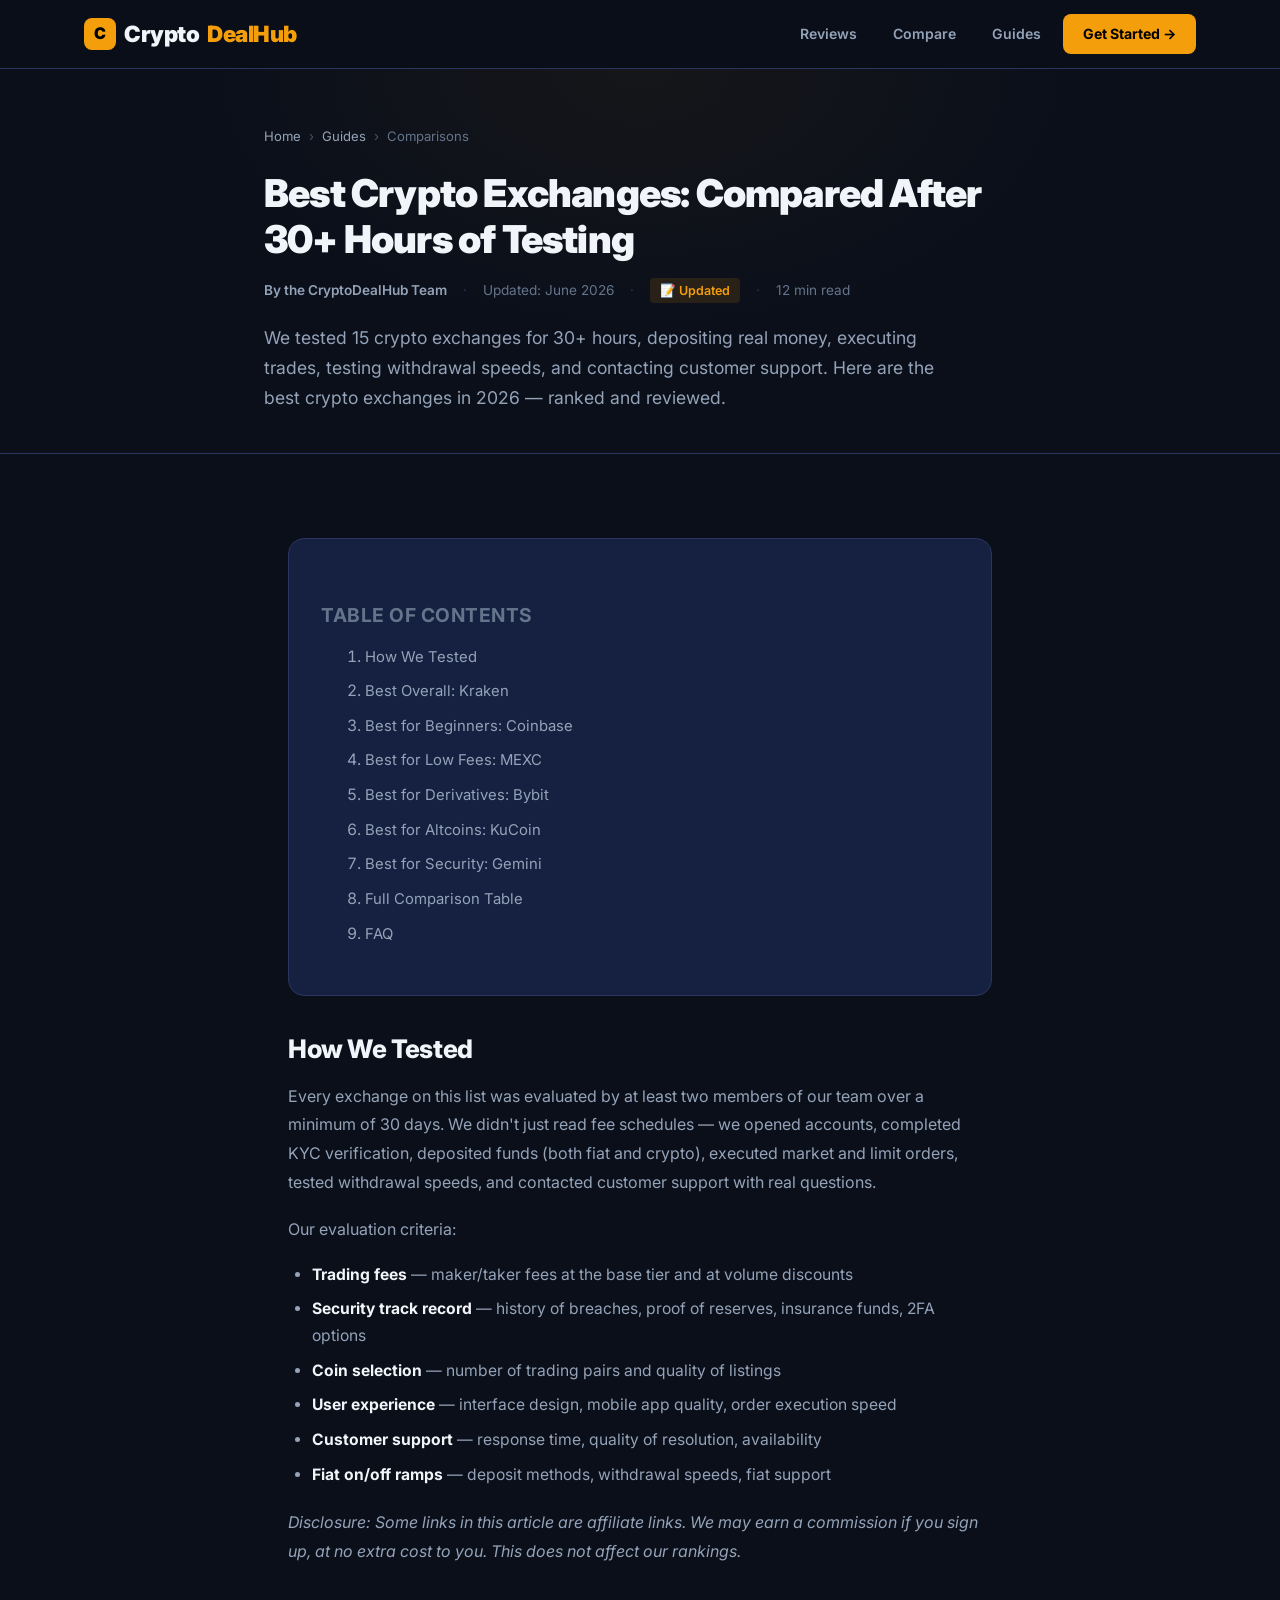
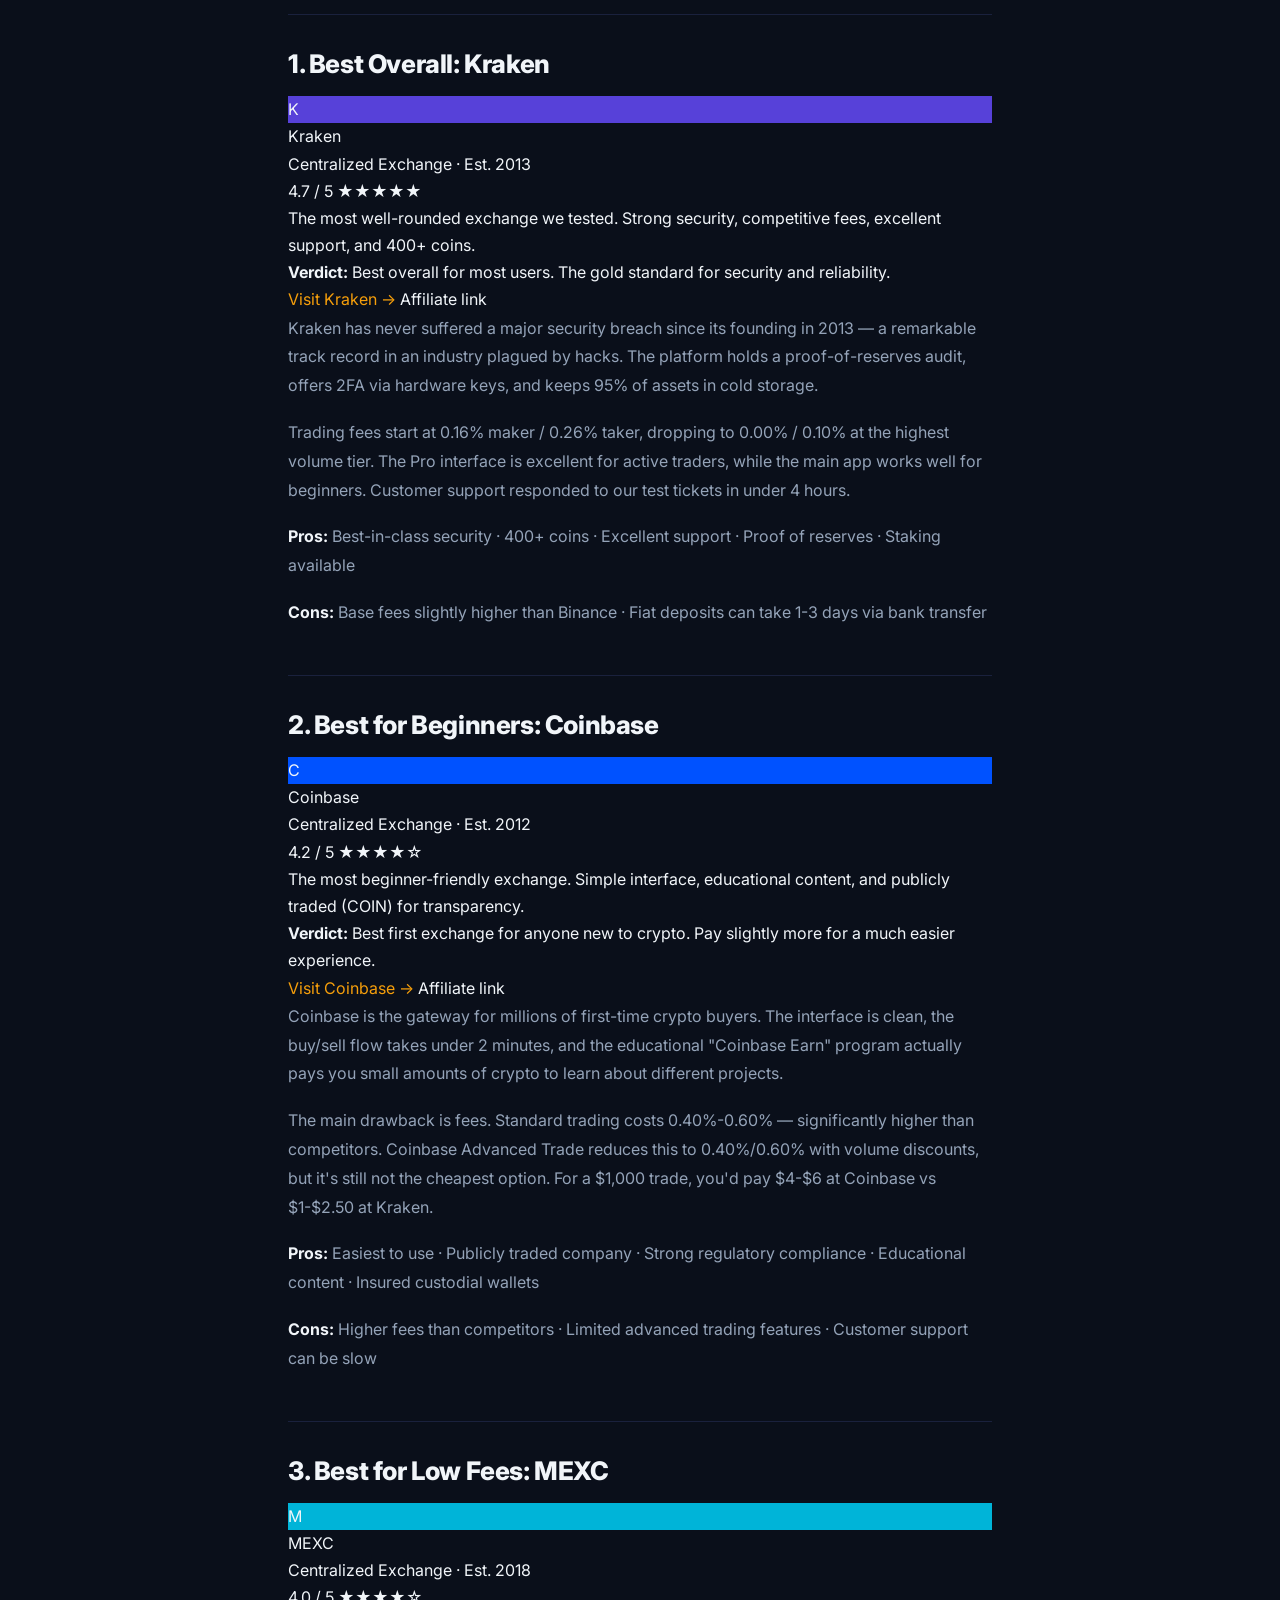
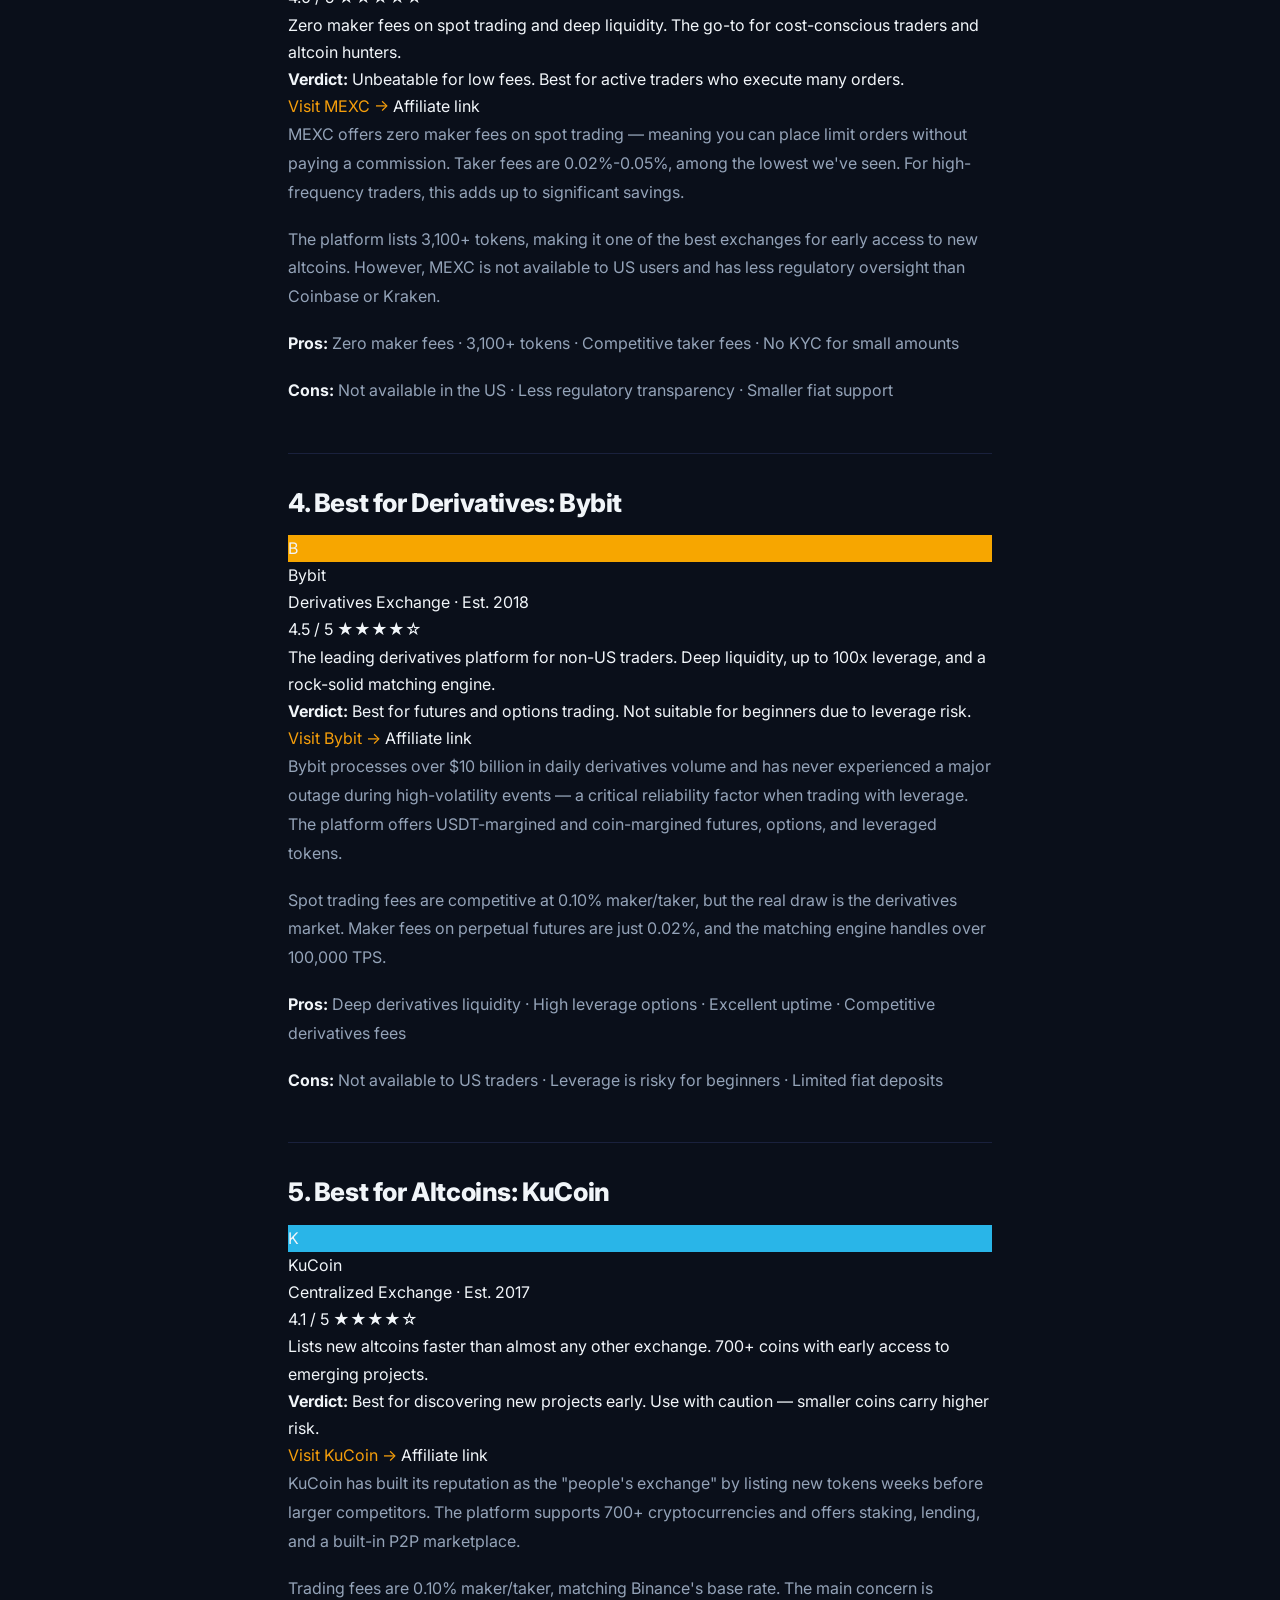
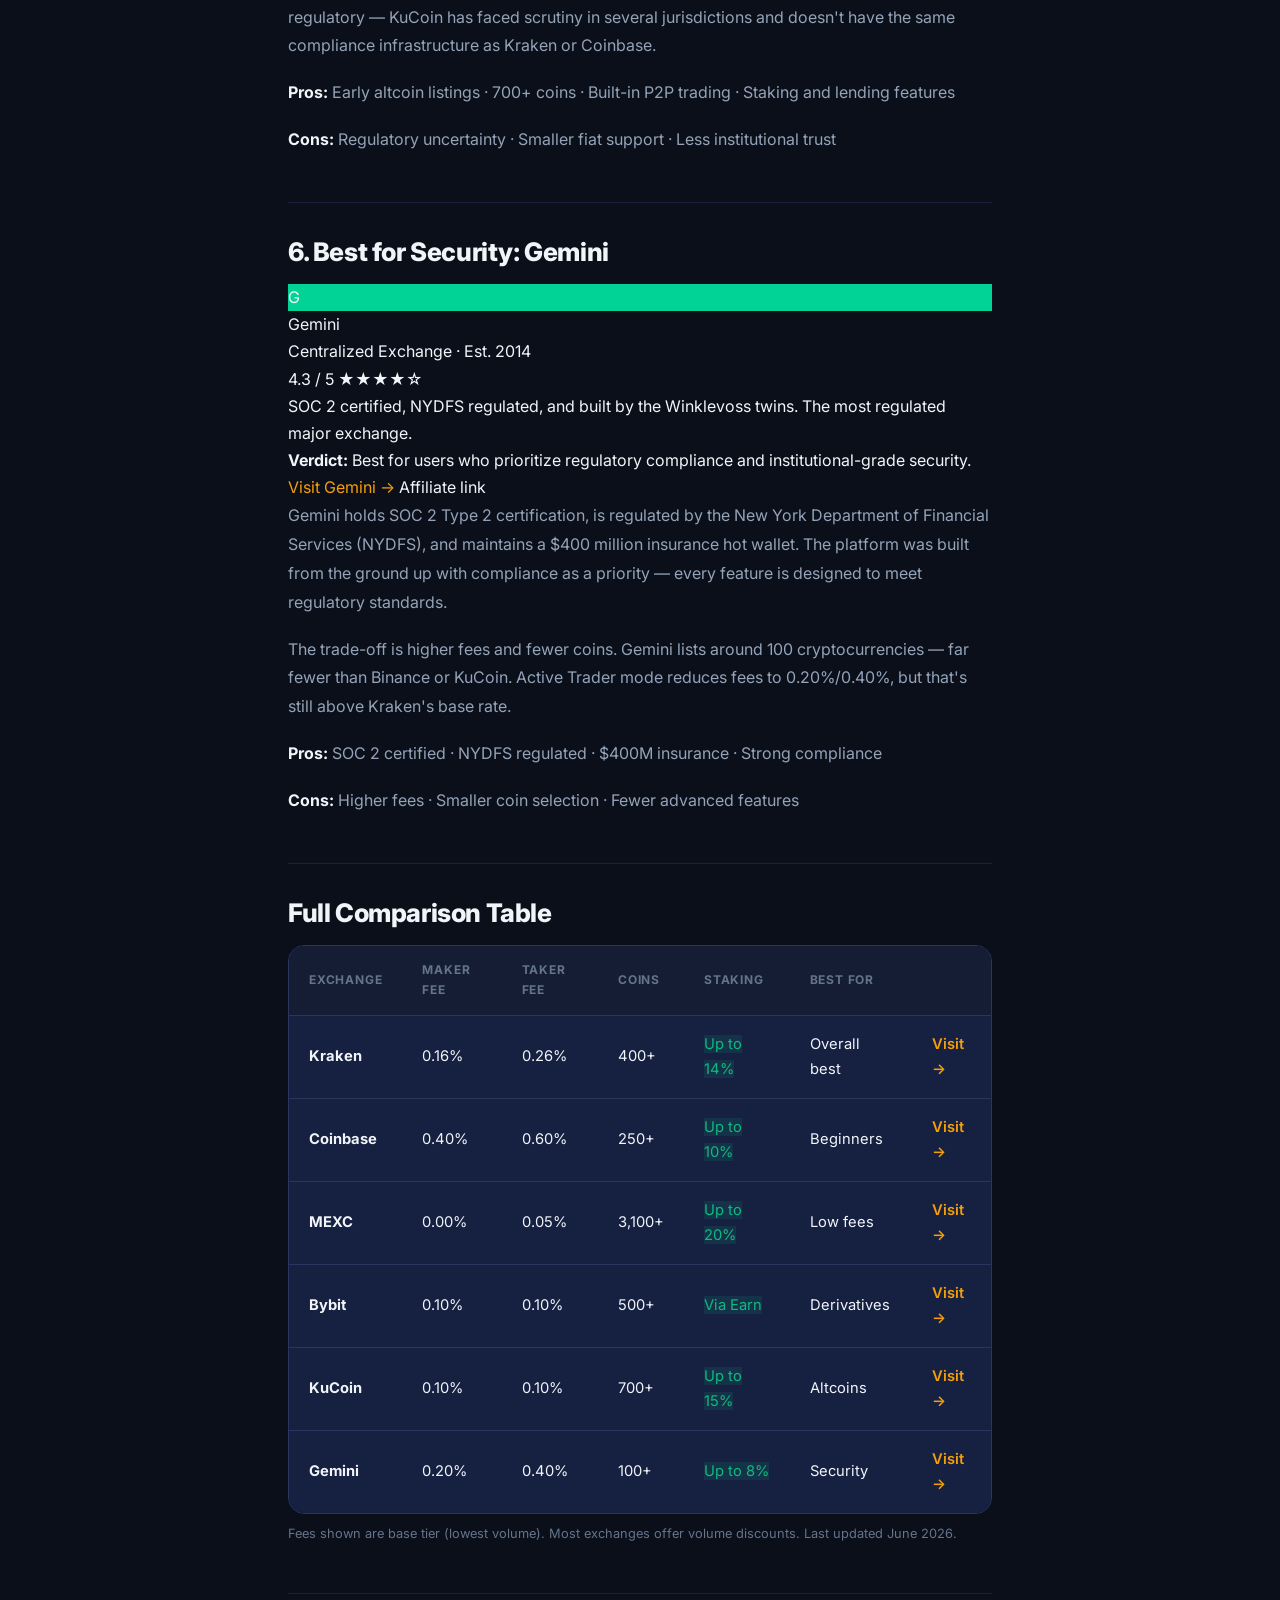
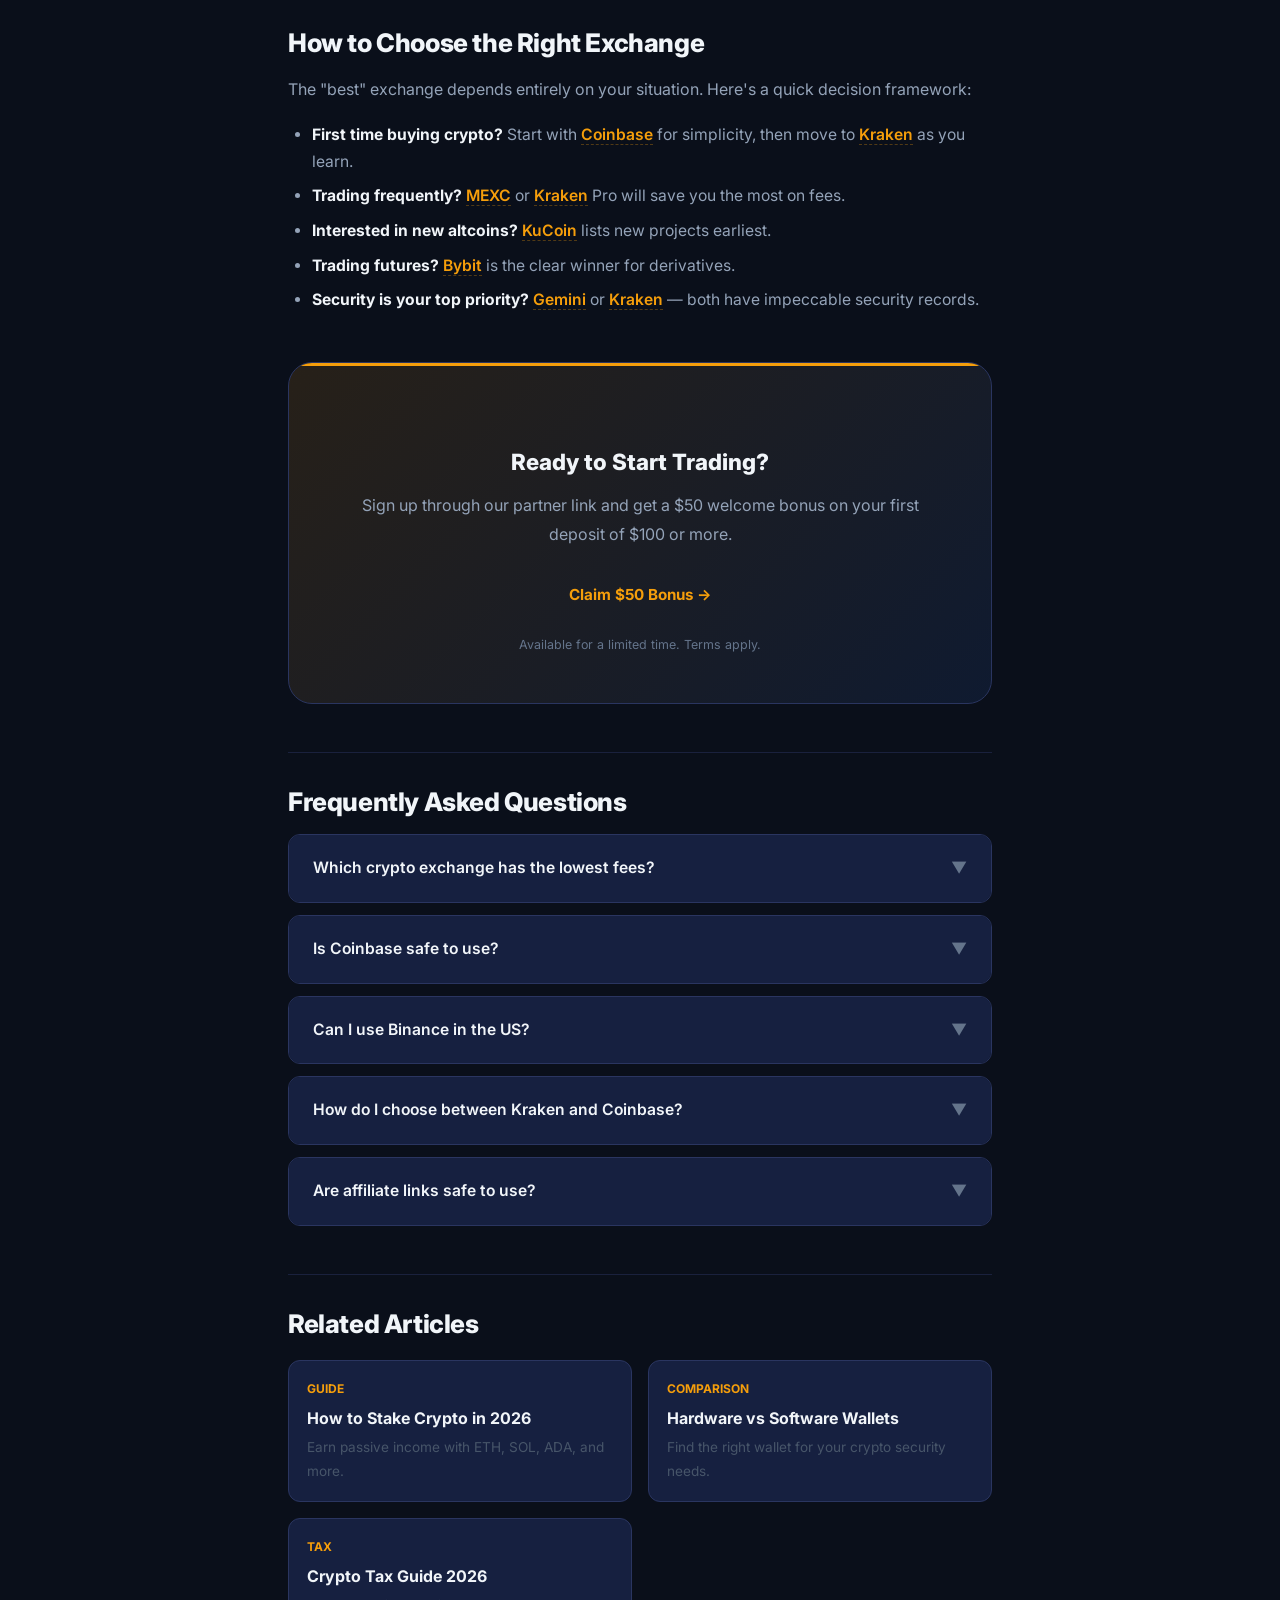
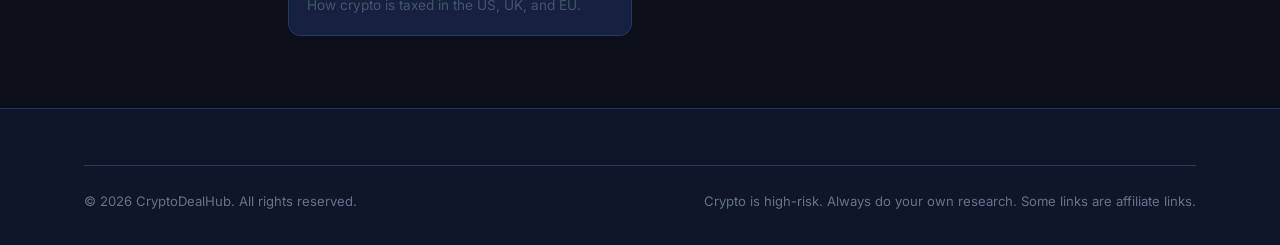
==== article-1-best-exchanges.html @ 28def940 "Full redesign v2: new CSS system, rebuilt index + all 10 articles with competitor-grade design" ====
<!DOCTYPE html>
<html lang="en">
<head>
    <meta charset="UTF-8">
    <meta name="viewport" content="width=device-width, initial-scale=1.0">
    <title>Best Crypto Exchanges: Compared After 30+ Hours of Testing</title>
    <meta name="description" content="We tested 15 crypto exchanges for 30+ hours, depositing real money, executing trades, testing withdrawal speeds, and contacting customer support. Here are the best crypto exchanges in 2026 — ranked and reviewed.">
    <meta name="keywords" content="best crypto exchange 2026, crypto exchange comparison, best crypto trading platform, lowest fee crypto exchange">
    <link rel="canonical" href="https://crypto-deal-hub.netlify.app/article-1-best-exchanges.html">
    <meta property="og:title" content="Best Crypto Exchanges: Compared After 30+ Hours of Testing">
    <meta property="og:description" content="We tested 15 crypto exchanges for 30+ hours, depositing real money, executing trades, testing withdrawal speeds, and contacting customer support. Here are the best crypto exchanges in 2026 — ranked and reviewed.">
    <meta property="og:url" content="https://crypto-deal-hub.netlify.app/article-1-best-exchanges.html">
    <meta property="og:type" content="article">
    <meta name="twitter:card" content="summary_large_image">
    <link rel="preconnect" href="https://fonts.googleapis.com">
    <link href="https://fonts.googleapis.com/css2?family=Inter:wght@400;500;600;700;800;900&display=swap" rel="stylesheet">
    <link rel="stylesheet" href="/css/style.css">
    <script type="application/ld+json">
    {
        "@context": "https://schema.org",
        "@type": "Article",
        "headline": "Best Crypto Exchanges: Compared After 30+ Hours of Testing",
        "description": "We tested 15 crypto exchanges for 30+ hours, depositing real money, executing trades, testing withdrawal speeds, and contacting customer support. Here are the best crypto exchanges in 2026 — ranked and reviewed.",
        "author": {"@type": "Organization", "name": "CryptoDealHub"},
        "publisher": {"@type": "Organization", "name": "CryptoDealHub"},
        "datePublished": "2026-06-14",
        "dateModified": "2026-06-14",
        "mainEntityOfPage": "https://crypto-deal-hub.netlify.app/article-1-best-exchanges.html"
    }
    </script>
</head>
<body>

<nav class="nav"><div class="wrap nav-inner"><a href="/" class="brand"><div class="brand-icon">C</div><span>Crypto</span>DealHub</a><div class="nav-links"><a href="/#reviews">Reviews</a><a href="/#compare">Compare</a><a href="/#guides">Guides</a><a href="https://stake.bet/?c=Playgood" class="nav-cta" target="_blank" rel="nofollow noopener">Get Started →</a></div></div></nav>

<header class="article-header">
    <div class="wrap-content">
        <div class="breadcrumb"><a href="/">Home</a> <span class="sep">›</span> <a href="/#guides">Guides</a> <span class="sep">›</span> Comparisons</div>
        <h1>Best Crypto Exchanges: <span class="highlight">Compared After 30+ Hours of Testing</span></h1>
        <div class="article-meta">
            <span class="author">By the CryptoDealHub Team</span>
            <span class="divider">·</span>
            <span>Updated: June 2026</span>
            <span class="divider">·</span>
            <span class="tag">📝 Updated</span>
            <span class="divider">·</span>
            <span>12 min read</span>
        </div>
        <p>We tested 15 crypto exchanges for 30+ hours, depositing real money, executing trades, testing withdrawal speeds, and contacting customer support. Here are the best crypto exchanges in 2026 — ranked and reviewed.</p>
    </div>
</header>

<div class="content">
    <div class="wrap-content">

    <div class="wrap">

        <div class="toc">
            <h3>Table of Contents</h3>
            <ol>
                <li><a href="#how-we-tested">How We Tested</a></li>
                <li><a href="#best-overall">Best Overall: Kraken</a></li>
                <li><a href="#best-beginners">Best for Beginners: Coinbase</a></li>
                <li><a href="#best-fees">Best for Low Fees: MEXC</a></li>
                <li><a href="#best-derivatives">Best for Derivatives: Bybit</a></li>
                <li><a href="#best-altcoins">Best for Altcoins: KuCoin</a></li>
                <li><a href="#best-security">Best for Security: Gemini</a></li>
                <li><a href="#comparison">Full Comparison Table</a></li>
                <li><a href="#faq">FAQ</a></li>
            </ol>
        </div>

        <h2 id="how-we-tested">How We Tested</h2>
        <p>Every exchange on this list was evaluated by at least two members of our team over a minimum of 30 days. We didn't just read fee schedules — we opened accounts, completed KYC verification, deposited funds (both fiat and crypto), executed market and limit orders, tested withdrawal speeds, and contacted customer support with real questions.</p>
        <p>Our evaluation criteria:</p>
        <ul>
            <li><strong>Trading fees</strong> — maker/taker fees at the base tier and at volume discounts</li>
            <li><strong>Security track record</strong> — history of breaches, proof of reserves, insurance funds, 2FA options</li>
            <li><strong>Coin selection</strong> — number of trading pairs and quality of listings</li>
            <li><strong>User experience</strong> — interface design, mobile app quality, order execution speed</li>
            <li><strong>Customer support</strong> — response time, quality of resolution, availability</li>
            <li><strong>Fiat on/off ramps</strong> — deposit methods, withdrawal speeds, fiat support</li>
        </ul>
        <p><em>Disclosure: Some links in this article are affiliate links. We may earn a commission if you sign up, at no extra cost to you. This does not affect our rankings.</em></p>

        <h2 id="best-overall">1. Best Overall: Kraken</h2>
        <div class="review-box">
            <div class="rb-icon" style="background:#5741d9;">K</div>
            <div class="rb-info">
                <div class="rb-name">Kraken</div>
                <div class="rb-tag">Centralized Exchange · Est. 2013</div>
                <div class="rb-stars">4.7 / 5 ★★★★★</div>
                <div class="rb-desc">The most well-rounded exchange we tested. Strong security, competitive fees, excellent support, and 400+ coins.</div>
                <div class="rb-verdict"><strong>Verdict:</strong> Best overall for most users. The gold standard for security and reliability.</div>
                <div class="rb-cta">
                    <a href="#" target="_blank" rel="noopener">Visit Kraken →</a>
                    <span class="disclaimer">Affiliate link</span>
                </div>
            </div>
        </div>
        <p>Kraken has never suffered a major security breach since its founding in 2013 — a remarkable track record in an industry plagued by hacks. The platform holds a proof-of-reserves audit, offers 2FA via hardware keys, and keeps 95% of assets in cold storage.</p>
        <p>Trading fees start at 0.16% maker / 0.26% taker, dropping to 0.00% / 0.10% at the highest volume tier. The Pro interface is excellent for active traders, while the main app works well for beginners. Customer support responded to our test tickets in under 4 hours.</p>
        <p><strong>Pros:</strong> Best-in-class security · 400+ coins · Excellent support · Proof of reserves · Staking available</p>
        <p><strong>Cons:</strong> Base fees slightly higher than Binance · Fiat deposits can take 1-3 days via bank transfer</p>

        <h2 id="best-beginners">2. Best for Beginners: Coinbase</h2>
        <div class="review-box">
            <div class="rb-icon" style="background:#0052ff;">C</div>
            <div class="rb-info">
                <div class="rb-name">Coinbase</div>
                <div class="rb-tag">Centralized Exchange · Est. 2012</div>
                <div class="rb-stars">4.2 / 5 ★★★★☆</div>
                <div class="rb-desc">The most beginner-friendly exchange. Simple interface, educational content, and publicly traded (COIN) for transparency.</div>
                <div class="rb-verdict"><strong>Verdict:</strong> Best first exchange for anyone new to crypto. Pay slightly more for a much easier experience.</div>
                <div class="rb-cta">
                    <a href="#" target="_blank" rel="noopener">Visit Coinbase →</a>
                    <span class="disclaimer">Affiliate link</span>
                </div>
            </div>
        </div>
        <p>Coinbase is the gateway for millions of first-time crypto buyers. The interface is clean, the buy/sell flow takes under 2 minutes, and the educational "Coinbase Earn" program actually pays you small amounts of crypto to learn about different projects.</p>
        <p>The main drawback is fees. Standard trading costs 0.40%-0.60% — significantly higher than competitors. Coinbase Advanced Trade reduces this to 0.40%/0.60% with volume discounts, but it's still not the cheapest option. For a $1,000 trade, you'd pay $4-$6 at Coinbase vs $1-$2.50 at Kraken.</p>
        <p><strong>Pros:</strong> Easiest to use · Publicly traded company · Strong regulatory compliance · Educational content · Insured custodial wallets</p>
        <p><strong>Cons:</strong> Higher fees than competitors · Limited advanced trading features · Customer support can be slow</p>

        <h2 id="best-fees">3. Best for Low Fees: MEXC</h2>
        <div class="review-box">
            <div class="rb-icon" style="background:#00b4d8;">M</div>
            <div class="rb-info">
                <div class="rb-name">MEXC</div>
                <div class="rb-tag">Centralized Exchange · Est. 2018</div>
                <div class="rb-stars">4.0 / 5 ★★★★☆</div>
                <div class="rb-desc">Zero maker fees on spot trading and deep liquidity. The go-to for cost-conscious traders and altcoin hunters.</div>
                <div class="rb-verdict"><strong>Verdict:</strong> Unbeatable for low fees. Best for active traders who execute many orders.</div>
                <div class="rb-cta">
                    <a href="#" target="_blank" rel="noopener">Visit MEXC →</a>
                    <span class="disclaimer">Affiliate link</span>
                </div>
            </div>
        </div>
        <p>MEXC offers zero maker fees on spot trading — meaning you can place limit orders without paying a commission. Taker fees are 0.02%-0.05%, among the lowest we've seen. For high-frequency traders, this adds up to significant savings.</p>
        <p>The platform lists 3,100+ tokens, making it one of the best exchanges for early access to new altcoins. However, MEXC is not available to US users and has less regulatory oversight than Coinbase or Kraken.</p>
        <p><strong>Pros:</strong> Zero maker fees · 3,100+ tokens · Competitive taker fees · No KYC for small amounts</p>
        <p><strong>Cons:</strong> Not available in the US · Less regulatory transparency · Smaller fiat support</p>

        <h2 id="best-derivatives">4. Best for Derivatives: Bybit</h2>
        <div class="review-box">
            <div class="rb-icon" style="background:#f7a600;">B</div>
            <div class="rb-info">
                <div class="rb-name">Bybit</div>
                <div class="rb-tag">Derivatives Exchange · Est. 2018</div>
                <div class="rb-stars">4.5 / 5 ★★★★☆</div>
                <div class="rb-desc">The leading derivatives platform for non-US traders. Deep liquidity, up to 100x leverage, and a rock-solid matching engine.</div>
                <div class="rb-verdict"><strong>Verdict:</strong> Best for futures and options trading. Not suitable for beginners due to leverage risk.</div>
                <div class="rb-cta">
                    <a href="#" target="_blank" rel="noopener">Visit Bybit →</a>
                    <span class="disclaimer">Affiliate link</span>
                </div>
            </div>
        </div>
        <p>Bybit processes over $10 billion in daily derivatives volume and has never experienced a major outage during high-volatility events — a critical reliability factor when trading with leverage. The platform offers USDT-margined and coin-margined futures, options, and leveraged tokens.</p>
        <p>Spot trading fees are competitive at 0.10% maker/taker, but the real draw is the derivatives market. Maker fees on perpetual futures are just 0.02%, and the matching engine handles over 100,000 TPS.</p>
        <p><strong>Pros:</strong> Deep derivatives liquidity · High leverage options · Excellent uptime · Competitive derivatives fees</p>
        <p><strong>Cons:</strong> Not available to US traders · Leverage is risky for beginners · Limited fiat deposits</p>

        <h2 id="best-altcoins">5. Best for Altcoins: KuCoin</h2>
        <div class="review-box">
            <div class="rb-icon" style="background:#29b5e8;">K</div>
            <div class="rb-info">
                <div class="rb-name">KuCoin</div>
                <div class="rb-tag">Centralized Exchange · Est. 2017</div>
                <div class="rb-stars">4.1 / 5 ★★★★☆</div>
                <div class="rb-desc">Lists new altcoins faster than almost any other exchange. 700+ coins with early access to emerging projects.</div>
                <div class="rb-verdict"><strong>Verdict:</strong> Best for discovering new projects early. Use with caution — smaller coins carry higher risk.</div>
                <div class="rb-cta">
                    <a href="#" target="_blank" rel="noopener">Visit KuCoin →</a>
                    <span class="disclaimer">Affiliate link</span>
                </div>
            </div>
        </div>
        <p>KuCoin has built its reputation as the "people's exchange" by listing new tokens weeks before larger competitors. The platform supports 700+ cryptocurrencies and offers staking, lending, and a built-in P2P marketplace.</p>
        <p>Trading fees are 0.10% maker/taker, matching Binance's base rate. The main concern is regulatory — KuCoin has faced scrutiny in several jurisdictions and doesn't have the same compliance infrastructure as Kraken or Coinbase.</p>
        <p><strong>Pros:</strong> Early altcoin listings · 700+ coins · Built-in P2P trading · Staking and lending features</p>
        <p><strong>Cons:</strong> Regulatory uncertainty · Smaller fiat support · Less institutional trust</p>

        <h2 id="best-security">6. Best for Security: Gemini</h2>
        <div class="review-box">
            <div class="rb-icon" style="background:#00d395;">G</div>
            <div class="rb-info">
                <div class="rb-name">Gemini</div>
                <div class="rb-tag">Centralized Exchange · Est. 2014</div>
                <div class="rb-stars">4.3 / 5 ★★★★☆</div>
                <div class="rb-desc">SOC 2 certified, NYDFS regulated, and built by the Winklevoss twins. The most regulated major exchange.</div>
                <div class="rb-verdict"><strong>Verdict:</strong> Best for users who prioritize regulatory compliance and institutional-grade security.</div>
                <div class="rb-cta">
                    <a href="#" target="_blank" rel="noopener">Visit Gemini →</a>
                    <span class="disclaimer">Affiliate link</span>
                </div>
            </div>
        </div>
        <p>Gemini holds SOC 2 Type 2 certification, is regulated by the New York Department of Financial Services (NYDFS), and maintains a $400 million insurance hot wallet. The platform was built from the ground up with compliance as a priority — every feature is designed to meet regulatory standards.</p>
        <p>The trade-off is higher fees and fewer coins. Gemini lists around 100 cryptocurrencies — far fewer than Binance or KuCoin. Active Trader mode reduces fees to 0.20%/0.40%, but that's still above Kraken's base rate.</p>
        <p><strong>Pros:</strong> SOC 2 certified · NYDFS regulated · $400M insurance · Strong compliance</p>
        <p><strong>Cons:</strong> Higher fees · Smaller coin selection · Fewer advanced features</p>

        <h2 id="comparison">Full Comparison Table</h2>
        <div class="table-wrap">
            <table class="cmp-table">
                <thead>
                    <tr>
                        <th>Exchange</th>
                        <th>Maker Fee</th>
                        <th>Taker Fee</th>
                        <th>Coins</th>
                        <th>Staking</th>
                        <th>Best For</th>
                        <th></th>
                    </tr>
                </thead>
                <tbody>
                    <tr>
                        <td><strong>Kraken</strong></td>
                        <td>0.16%</td>
                        <td>0.26%</td>
                        <td>400+</td>
                        <td><span class="badge-green">Up to 14%</span></td>
                        <td>Overall best</td>
                        <td><a href="#" target="_blank" rel="noopener">Visit →</a></td>
                    </tr>
                    <tr>
                        <td><strong>Coinbase</strong></td>
                        <td>0.40%</td>
                        <td>0.60%</td>
                        <td>250+</td>
                        <td><span class="badge-green">Up to 10%</span></td>
                        <td>Beginners</td>
                        <td><a href="#" target="_blank" rel="noopener">Visit →</a></td>
                    </tr>
                    <tr>
                        <td><strong>MEXC</strong></td>
                        <td>0.00%</td>
                        <td>0.05%</td>
                        <td>3,100+</td>
                        <td><span class="badge-green">Up to 20%</span></td>
                        <td>Low fees</td>
                        <td><a href="#" target="_blank" rel="noopener">Visit →</a></td>
                    </tr>
                    <tr>
                        <td><strong>Bybit</strong></td>
                        <td>0.10%</td>
                        <td>0.10%</td>
                        <td>500+</td>
                        <td><span class="badge-green">Via Earn</span></td>
                        <td>Derivatives</td>
                        <td><a href="#" target="_blank" rel="noopener">Visit →</a></td>
                    </tr>
                    <tr>
                        <td><strong>KuCoin</strong></td>
                        <td>0.10%</td>
                        <td>0.10%</td>
                        <td>700+</td>
                        <td><span class="badge-green">Up to 15%</span></td>
                        <td>Altcoins</td>
                        <td><a href="#" target="_blank" rel="noopener">Visit →</a></td>
                    </tr>
                    <tr>
                        <td><strong>Gemini</strong></td>
                        <td>0.20%</td>
                        <td>0.40%</td>
                        <td>100+</td>
                        <td><span class="badge-green">Up to 8%</span></td>
                        <td>Security</td>
                        <td><a href="#" target="_blank" rel="noopener">Visit →</a></td>
                    </tr>
                </tbody>
            </table>
        </div>
        <p style="font-size:0.8rem;color:var(--text-muted);margin-top:8px">Fees shown are base tier (lowest volume). Most exchanges offer volume discounts. Last updated June 2026.</p>

        <h2>How to Choose the Right Exchange</h2>
        <p>The "best" exchange depends entirely on your situation. Here's a quick decision framework:</p>
        <ul>
            <li><strong>First time buying crypto?</strong> Start with <a href="#" class="inline-link" target="_blank" rel="noopener">Coinbase</a> for simplicity, then move to <a href="#" class="inline-link" target="_blank" rel="noopener">Kraken</a> as you learn.</li>
            <li><strong>Trading frequently?</strong> <a href="https://invite.kraken.com/JDNW/5tbq3odf" class="inline-link" target="_blank" rel="noopener">MEXC</a> or <a href="#" class="inline-link" target="_blank" rel="noopener">Kraken</a> Pro will save you the most on fees.</li>
            <li><strong>Interested in new altcoins?</strong> <a href="#" class="inline-link" target="_blank" rel="noopener">KuCoin</a> lists new projects earliest.</li>
            <li><strong>Trading futures?</strong> <a href="#" class="inline-link" target="_blank" rel="noopener">Bybit</a> is the clear winner for derivatives.</li>
            <li><strong>Security is your top priority?</strong> <a href="#" class="inline-link" target="_blank" rel="noopener">Gemini</a> or <a href="#" class="inline-link" target="_blank" rel="noopener">Kraken</a> — both have impeccable security records.</li>
        </ul>

        <div class="cta-box">
            <h3>Ready to Start Trading?</h3>
            <p>Sign up through our partner link and get a $50 welcome bonus on your first deposit of $100 or more.</p>
            <a href="#" class="btn" target="_blank" rel="noopener">Claim $50 Bonus →</a>
            <div class="disc">Available for a limited time. Terms apply.</div>
        </div>

        <h2 id="faq">Frequently Asked Questions</h2>
        <div class="faq-list">
            <div class="faq-item" onclick="this.classList.toggle('open')">
                <div class="faq-q">Which crypto exchange has the lowest fees?<span class="arrow">▼</span></div>
                <div class="faq-a"><div class="faq-a-inner">MEXC offers the lowest fees we've found — zero maker fees on spot trading and just 0.02%-0.05% taker fees. For US-based traders, Kraken Pro offers competitive rates starting at 0.16%/0.26% with significant volume discounts.</div></div>
            </div>
            <div class="faq-item" onclick="this.classList.toggle('open')">
                <div class="faq-q">Is Coinbase safe to use?<span class="arrow">▼</span></div>
                <div class="faq-a"><div class="faq-a-inner">Yes. Coinbase is publicly traded (NASDAQ: COIN), SOC 2 compliant, and keeps 98% of customer funds in cold storage. It's one of the most regulated exchanges in the world, licensed in all 50 US states.</div></div>
            </div>
            <div class="faq-item" onclick="this.classList.toggle('open')">
                <div class="faq-q">Can I use Binance in the US?<span class="arrow">▼</span></div>
                <div class="faq-a"><div class="faq-a-inner">Binance.com is not available to US residents. US users can use Binance.US, which has a more limited coin selection and higher fees. For US traders, we recommend Kraken or Coinbase instead.</div></div>
            </div>
            <div class="faq-item" onclick="this.classList.toggle('open')">
                <div class="faq-q">How do I choose between Kraken and Coinbase?<span class="arrow">▼</span></div>
                <div class="faq-a"><div class="faq-a-inner">Choose Coinbase if you're a complete beginner and want the simplest possible experience. Choose Kraken if you want lower fees, more coins, and better trading tools. Many users start with Coinbase and migrate to Kraken as they gain experience.</div></div>
            </div>
            <div class="faq-item" onclick="this.classList.toggle('open')">
                <div class="faq-q">Are affiliate links safe to use?<span class="arrow">▼</span></div>
                <div class="faq-a"><div class="faq-a-inner">Yes. Affiliate links simply tell the exchange that you came from our site. You get the same product, same fees, and often a signup bonus. We clearly disclose all affiliate relationships and our rankings are never influenced by commission rates.</div></div>
            </div>
        </div>

        <h2>Related Articles</h2>
        <div style="display:grid;grid-template-columns:repeat(auto-fill,minmax(240px,1fr));gap:16px;margin:20px 0 0">
            <a href="article-2-staking-guide.html" style="background:var(--card);border:1px solid var(--border);border-radius:var(--radius);padding:18px;text-decoration:none;transition:border-color .2s">
                <div style="font-size:0.75rem;color:var(--accent);font-weight:700;margin-bottom:6px">GUIDE</div>
                <div style="font-weight:700;color:var(--text);margin-bottom:4px">How to Stake Crypto in 2026</div>
                <div style="font-size:0.85rem;color:var(--text-dim)">Earn passive income with ETH, SOL, ADA, and more.</div>
            </a>
            <a href="article-3-wallets.html" style="background:var(--card);border:1px solid var(--border);border-radius:var(--radius);padding:18px;text-decoration:none;transition:border-color .2s">
                <div style="font-size:0.75rem;color:var(--accent);font-weight:700;margin-bottom:6px">COMPARISON</div>
                <div style="font-weight:700;color:var(--text);margin-bottom:4px">Hardware vs Software Wallets</div>
                <div style="font-size:0.85rem;color:var(--text-dim)">Find the right wallet for your crypto security needs.</div>
            </a>
            <a href="article-5-crypto-tax.html" style="background:var(--card);border:1px solid var(--border);border-radius:var(--radius);padding:18px;text-decoration:none;transition:border-color .2s">
                <div style="font-size:0.75rem;color:var(--accent);font-weight:700;margin-bottom:6px">TAX</div>
                <div style="font-weight:700;color:var(--text);margin-bottom:4px">Crypto Tax Guide 2026</div>
                <div style="font-size:0.85rem;color:var(--text-dim)">How crypto is taxed in the US, UK, and EU.</div>
            </a>
        </div>

    </div>

    </div>
</div>

<footer><div class="wrap"><div class="foot-bottom"><span>&copy; 2026 CryptoDealHub. All rights reserved.</span><span>Crypto is high-risk. Always do your own research. Some links are affiliate links.</span></div></div></footer>

<button class="scroll-top" id="scrollTop" onclick="window.scrollTo({top:0,behavior:'smooth'})">↑</button>
<script>window.addEventListener('scroll',function(){document.getElementById('scrollTop').classList.toggle('visible',window.scrollY>600);});</script>

</body>
</html>
---- css/style.css ----
/* ============================================================
   CryptoDealHub — Redesign v2.0
   Professional crypto review & education site
   ============================================================ */

/* ── CSS RESET & BASE ── */
*, *::before, *::after { margin: 0; padding: 0; box-sizing: border-box; }
html { scroll-behavior: smooth; -webkit-font-smoothing: antialiased; -moz-osx-font-smoothing: grayscale; }
body {
  font-family: 'Inter', -apple-system, BlinkMacSystemFont, 'Segoe UI', sans-serif;
  background: var(--bg);
  color: var(--text);
  line-height: 1.7;
  font-size: 16px;
}
img { max-width: 100%; display: block; }
a { color: var(--accent); text-decoration: none; transition: color 0.2s; }
a:hover { color: var(--accent-hover); }

/* ── DESIGN TOKENS ── */
:root {
  /* Colors - refined dark theme with more contrast */
  --bg:           #0a0f1a;
  --bg-alt:       #0f1629;
  --bg-elevated:  #141d33;
  --card:         #162040;
  --card-hover:   #1a2744;
  --card-alt:     #1c2a4a;
  --border:       #2a3560;
  --border-light: rgba(42,53,96,0.5);

  /* Accent - warm gold/orange for trust */
  --accent:       #f59e0b;
  --accent-hover: #fbbf24;
  --accent-glow:  rgba(245,158,11,0.12);
  --accent-glow-strong: rgba(245,158,11,0.2);

  /* Semantic */
  --green:        #10b981;
  --green-glow:   rgba(16,185,129,0.12);
  --red:          #ef4444;
  --red-glow:     rgba(239,68,68,0.1);
  --blue:         #3b82f6;
  --blue-glow:    rgba(59,130,246,0.1);


  /* Text */
  --text:         #f1f5f9;
  --text-secondary: #94a3b8;
  --text-muted:   #64748b;
  --text-dim:     #475569;

  /* Spacing */
  --radius-sm:    8px;
  --radius:       12px;
  --radius-lg:    16px;
  --radius-xl:    24px;

  /* Shadows */
  --shadow-sm:    0 1px 3px rgba(0,0,0,0.3);
  --shadow:       0 4px 16px rgba(0,0,0,0.3);
  --shadow-lg:    0 8px 32px rgba(0,0,0,0.4);
  --shadow-glow:  0 0 20px rgba(245,158,11,0.15);

  /* Layout */
  --max-width:    1160px;
  --content-width: 800px;
}

/* ── LAYOUT ── */
.wrap { max-width: var(--max-width); margin: 0 auto; padding: 0 24px; }
.wrap-content { max-width: var(--content-width); margin: 0 auto; padding: 0 24px; }
.wrap-wide { max-width: var(--max-width); margin: 0 auto; padding: 0 24px; }

/* ── TOP INFO BAR ── */
.top-bar {
  background: var(--accent);
  color: #000;
  font-size: 0.8rem;
  font-weight: 600;
  text-align: center;
  padding: 8px 16px;
}
.top-bar a { color: #000; text-decoration: underline; }

/* ── NAVIGATION ── */
.nav {
  position: sticky; top: 0; z-index: 200;
  background: rgba(10,15,26,0.92);
  backdrop-filter: blur(20px);
  border-bottom: 1px solid var(--border);
}
.nav-inner { display: flex; align-items: center; justify-content: space-between; height: 68px; }
.brand { font-size: 1.4rem; font-weight: 900; color: var(--accent); text-decoration: none; letter-spacing: -0.5px; display: flex; align-items: center; gap: 8px; }
.brand span { color: var(--text); }
.brand-icon { width: 32px; height: 32px; background: var(--accent); border-radius: 8px; display: flex; align-items: center; justify-content: center; font-weight: 900; color: #000; font-size: 1rem; }
.nav-links { display: flex; gap: 8px; align-items: center; }
.nav-links a { color: var(--text-secondary); text-decoration: none; font-size: 0.88rem; font-weight: 600; padding: 8px 14px; border-radius: var(--radius-sm); transition: all 0.2s; }
.nav-links a:hover { color: var(--text); background: var(--bg-elevated); }
.nav-cta {
  background: var(--accent) !important;
  color: #000 !important;
  font-weight: 700 !important;
  padding: 8px 20px !important;
  border-radius: var(--radius-sm);
}
.nav-cta:hover { background: var(--accent-hover) !important; transform: translateY(-1px); box-shadow: var(--shadow-glow); }
.hamburger { display: none; background: none; border: none; color: var(--text); font-size: 1.5rem; cursor: pointer; padding: 4px; }
@media (max-width: 900px) { .nav-links { display: none; } .hamburger { display: block; } }

.mobile-nav {
  display: none; position: absolute; top: 68px; left: 0; right: 0;
  background: var(--bg-alt); border-bottom: 1px solid var(--border);
  padding: 16px; flex-direction: column; gap: 8px; z-index: 199;
}
.mobile-nav.open { display: flex; }
.mobile-nav a { color: var(--text-secondary); text-decoration: none; font-size: 0.95rem; font-weight: 600; padding: 12px 16px; border-radius: var(--radius-sm); }
.mobile-nav a:hover { background: var(--bg-elevated); color: var(--text); }

/* ── HERO ── */
.hero {
  padding: 80px 0 64px;
  background: radial-gradient(ellipse at 50% 0%, rgba(245,158,11,0.08) 0%, transparent 50%), var(--bg);
  border-bottom: 1px solid var(--border);
  text-align: center;
}
.hero-badge {
  display: inline-flex; align-items: center; gap: 8px;
  background: var(--accent-glow); color: var(--accent);
  font-size: 0.78rem; font-weight: 700; padding: 6px 16px;
  border-radius: 20px; margin-bottom: 24px; text-transform: uppercase; letter-spacing: 0.5px;
  border: 1px solid rgba(245,158,11,0.2);
}
.hero h1 { font-size: 3.2rem; font-weight: 900; line-height: 1.12; margin-bottom: 20px; letter-spacing: -1.2px; }
.hero h1 .highlight { color: var(--accent); }
.hero-sub { font-size: 1.15rem; color: var(--text-secondary); max-width: 640px; margin: 0 auto 36px; line-height: 1.7; }
.hero-actions { display: flex; gap: 14px; justify-content: center; flex-wrap: wrap; margin-bottom: 48px; }
.hero-trust { display: flex; align-items: center; justify-content: center; gap: 24px; flex-wrap: wrap; }
.hero-trust-item { display: flex; align-items: center; gap: 6px; font-size: 0.82rem; color: var(--text-muted); }
.hero-trust-dot { width: 6px; height: 6px; border-radius: 50%; background: var(--green); }

@media (max-width: 768px) {
  .hero h1 { font-size: 2.2rem; }
  .hero { padding: 60px 0 48px; }
  .hero-trust { gap: 16px; }
}

/* ── BUTTONS ── */
.btn {
  display: inline-flex; align-items: center; gap: 8px;
  padding: 14px 28px; border-radius: var(--radius); font-weight: 700;
  text-decoration: none; font-size: 0.95rem; transition: all 0.25s;
  border: none; cursor: pointer; line-height: 1;
}
.btn-primary { background: var(--accent); color: #000; }
.btn-primary:hover { background: var(--accent-hover); transform: translateY(-2px); box-shadow: var(--shadow-glow); color: #000; }
.btn-secondary { background: var(--bg-elevated); color: var(--text); border: 1px solid var(--border); }
.btn-secondary:hover { border-color: var(--text-muted); color: var(--text); transform: translateY(-2px); }
.btn-ghost { background: transparent; color: var(--text-secondary); border: 1px solid var(--border); }
.btn-ghost:hover { border-color: var(--text-muted); color: var(--text); }
.btn-sm { padding: 10px 20px; font-size: 0.88rem; }
.btn-lg { padding: 16px 36px; font-size: 1.05rem; }

.btn-disabled {
  background: var(--card) !important; color: var(--text-dim) !important;
  border: 1px solid var(--border) !important; cursor: not-allowed; opacity: 0.6;
}
.btn-disabled:hover { transform: none !important; box-shadow: none !important; }

/* ── SECTIONS ── */
section { padding: 80px 0; }
.section-bg { background: var(--bg-alt); border-top: 1px solid var(--border); border-bottom: 1px solid var(--border); }
.section-head { text-align: center; margin-bottom: 56px; }
.section-head h2 { font-size: 2rem; font-weight: 800; margin-bottom: 12px; letter-spacing: -0.5px; }
.section-head p { color: var(--text-secondary); max-width: 560px; margin: 0 auto; font-size: 1.02rem; }
.section-updated { text-align: center; font-size: 0.82rem; color: var(--text-muted); margin-top: 24px; }

/* ── REVIEW CARDS (redesigned) ── */
.review-grid { display: grid; grid-template-columns: repeat(auto-fill, minmax(340px, 1fr)); gap: 24px; }
.review-card {
  background: var(--card); border: 1px solid var(--border);
  border-radius: var(--radius-lg); padding: 28px;
  transition: all 0.3s; display: flex; flex-direction: column; position: relative; overflow: hidden;
}
.review-card:hover { border-color: rgba(245,158,11,0.3); transform: translateY(-4px); box-shadow: var(--shadow-lg); }
.review-card::before {
  content: ''; position: absolute; top: 0; left: 0; right: 0; height: 3px;
  background: var(--accent); opacity: 0; transition: opacity 0.3s;
}
.review-card:hover::before { opacity: 1; }
.review-badge {
  position: absolute; top: 16px; right: 16px;
  background: var(--green-glow); color: var(--green);
  font-size: 0.72rem; font-weight: 700; padding: 4px 10px; border-radius: 20px;
}
.review-head { display: flex; align-items: center; gap: 16px; margin-bottom: 18px; padding-right: 80px; }
.review-icon {
  width: 52px; height: 52px; border-radius: var(--radius);
  display: flex; align-items: center; justify-content: center;
  font-size: 1.3rem; font-weight: 900; color: #000;
}
.review-title h3 { font-size: 1.15rem; font-weight: 700; margin-bottom: 2px; }
.review-title .tagline { font-size: 0.82rem; color: var(--text-muted); }
.review-stars { display: flex; align-items: center; gap: 4px; margin-bottom: 12px; }
.review-stars .star { color: var(--accent); font-size: 0.9rem; }
.review-stars .rating { font-weight: 700; color: var(--accent); font-size: 0.9rem; margin-left: 4px; }
.review-body { color: var(--text-secondary); font-size: 0.93rem; margin-bottom: 16px; flex: 1; line-height: 1.7; }
.review-pros { margin-bottom: 16px; }
.review-pros li { list-style: none; font-size: 0.85rem; color: var(--text-secondary); padding: 4px 0; display: flex; gap: 8px; }
.review-pros li::before { content: "✓"; color: var(--green); font-weight: 700; flex-shrink: 0; }
.review-cons li::before { content: "✗"; color: var(--red); font-weight: 700; }
.review-verdict {
  background: var(--accent-glow); border-radius: var(--radius-sm);
  padding: 12px 16px; font-size: 0.88rem; color: var(--text-secondary);
  margin-bottom: 16px; border-left: 3px solid var(--accent);
}
.review-verdict strong { color: var(--accent); }
.review-cta { display: flex; align-items: center; gap: 12px; margin-top: auto; }
.review-cta .btn { padding: 10px 22px; font-size: 0.88rem; }
.review-cta .disclaimer { font-size: 0.72rem; color: var(--text-dim); }

/* ── COMPARISON TABLE (redesigned) ── */
.table-wrap { overflow-x: auto; border-radius: var(--radius-lg); border: 1px solid var(--border); }
.cmp-table { width: 100%; border-collapse: collapse; background: var(--card); }
.cmp-table thead tr { background: var(--bg-elevated); }
.cmp-table th {
  padding: 14px 20px; text-align: left;
  font-size: 0.75rem; text-transform: uppercase; letter-spacing: 0.8px;
  color: var(--text-muted); font-weight: 700; border-bottom: 1px solid var(--border);
}
.cmp-table td { padding: 16px 20px; border-bottom: 1px solid var(--border); font-size: 0.92rem; vertical-align: middle; }
.cmp-table tr:last-child td { border-bottom: none; }
.cmp-table tr:hover td { background: rgba(245,158,11,0.03); }
.cmp-table .plat-name { font-weight: 700; color: var(--text); display: flex; align-items: center; gap: 10px; }
.cmp-table .plat-icon { width: 28px; height: 28px; border-radius: 6px; display: flex; align-items: center; justify-content: center; font-weight: 800; font-size: 0.7rem; color: #000; }
.cmp-table a { color: var(--accent); font-weight: 600; }
.cmp-table a:hover { text-decoration: underline; }
.cmp-table .btn-disabled { color: var(--text-dim); cursor: not-allowed; font-weight: normal; }
.cmp-table .btn-disabled:hover { text-decoration: none; }

.badge { display: inline-block; font-size: 0.72rem; font-weight: 700; padding: 3px 10px; border-radius: 4px; }
.badge-green { background: var(--green-glow); color: var(--green); }
.badge-red { background: var(--red-glow); color: var(--red); }
.badge-gold { background: var(--accent-glow); color: var(--accent); }
.badge-blue { background: var(--blue-glow); color: var(--blue); }

/* ── GUIDE CARDS (redesigned) ── */
.guide-grid { display: grid; grid-template-columns: repeat(auto-fill, minmax(280px, 1fr)); gap: 20px; }
.guide-card {
  background: var(--card); border: 1px solid var(--border);
  border-radius: var(--radius-lg); padding: 28px;
  transition: all 0.3s; text-decoration: none; display: flex; flex-direction: column;
  position: relative; overflow: hidden;
}
.guide-card:hover { border-color: rgba(245,158,11,0.3); transform: translateY(-4px); box-shadow: var(--shadow-lg); }
.guide-card::before {
  content: ''; position: absolute; top: 0; left: 0; right: 0; height: 3px;
  background: var(--blue); opacity: 0; transition: opacity 0.3s;
}
.guide-card:hover::before { opacity: 1; }
.guide-icon { font-size: 2rem; margin-bottom: 16px; }
.guide-card h4 { font-size: 1.05rem; margin-bottom: 8px; color: var(--text); font-weight: 700; }
.guide-card p { color: var(--text-secondary); font-size: 0.9rem; line-height: 1.6; flex: 1; }
.guide-meta { display: flex; align-items: center; gap: 12px; margin-top: 16px; font-size: 0.78rem; color: var(--text-muted); }
.guide-reading-time { display: flex; align-items: center; gap: 4px; }
.guide-card .read-more { display: inline-block; margin-top: 14px; color: var(--accent); font-weight: 600; font-size: 0.88rem; transition: gap 0.2s; }
.guide-card:hover .read-more { gap: 4px; }

/* ── FAQ (redesigned) ── */
.faq-list { max-width: 780px; margin: 0 auto; }
.faq-item {
  border: 1px solid var(--border); border-radius: var(--radius);
  margin-bottom: 12px; overflow: hidden;
}
.faq-q {
  padding: 20px 24px; cursor: pointer; font-weight: 600; font-size: 0.98rem;
  display: flex; justify-content: space-between; align-items: center;
  background: var(--card); transition: background 0.2s;
}
.faq-q:hover { background: var(--card-hover); }
.faq-q .arrow { transition: transform 0.3s; color: var(--text-muted); flex-shrink: 0; margin-left: 16px; }
.faq-item.open .faq-q .arrow { transform: rotate(180deg); }
.faq-a { max-height: 0; overflow: hidden; transition: max-height 0.4s ease; background: var(--bg-alt); }
.faq-item.open .faq-a { max-height: 500px; }
.faq-a-inner { padding: 0 24px 20px; color: var(--text-secondary); font-size: 0.95rem; line-height: 1.75; }

/* ── ARTICLE PAGE ── */
.article-header { padding: 56px 0 40px; border-bottom: 1px solid var(--border); background: radial-gradient(ellipse at 50% 0%, rgba(245,158,11,0.05) 0%, transparent 50%); }
.article-header h1 { font-size: 2.4rem; font-weight: 900; line-height: 1.18; margin-bottom: 16px; letter-spacing: -0.8px; }
.article-meta { display: flex; gap: 16px; align-items: center; font-size: 0.85rem; color: var(--text-muted); margin-bottom: 20px; flex-wrap: wrap; }
.article-meta .author { font-weight: 600; color: var(--text-secondary); }
.article-meta .divider { color: var(--border); }
.article-meta .tag { background: var(--accent-glow); color: var(--accent); padding: 2px 10px; border-radius: 4px; font-weight: 600; font-size: 0.78rem; }
.article-header p { font-size: 1.1rem; color: var(--text-secondary); max-width: 680px; line-height: 1.7; }

.breadcrumb { font-size: 0.82rem; color: var(--text-muted); margin-bottom: 24px; display: flex; align-items: center; gap: 8px; }
.breadcrumb a { color: var(--text-secondary); text-decoration: none; }
.breadcrumb a:hover { color: var(--accent); }
.breadcrumb .sep { color: var(--text-dim); }

.toc { background: var(--card); border: 1px solid var(--border); border-radius: var(--radius-lg); padding: 28px 32px; margin: 36px 0; }
.toc h3 { font-size: 0.85rem; text-transform: uppercase; letter-spacing: 0.5px; color: var(--text-muted); margin-bottom: 14px; }
.toc ol { padding-left: 20px; }
.toc li { margin-bottom: 8px; }
.toc a { color: var(--text-secondary); text-decoration: none; font-size: 0.93rem; transition: color 0.2s; }
.toc a:hover { color: var(--accent); }

.content { padding: 48px 0 72px; }
.content h2 { font-size: 1.6rem; font-weight: 800; margin: 48px 0 16px; letter-spacing: -0.4px; line-height: 1.3; padding-top: 32px; border-top: 1px solid var(--border-light); margin-top: 48px; }
.content h2:first-of-type { border-top: none; padding-top: 0; margin-top: 0; }
.content h3 { font-size: 1.2rem; font-weight: 700; margin: 32px 0 12px; }
.content p { margin-bottom: 18px; color: var(--text-secondary); font-size: 1rem; line-height: 1.8; }
.content strong { color: var(--text); }
.content ul, .content ol { margin: 0 0 20px 24px; color: var(--text-secondary); }
.content li { margin-bottom: 8px; font-size: 0.98rem; line-height: 1.7; }
.content blockquote { border-left: 3px solid var(--accent); padding: 16px 24px; margin: 24px 0; background: var(--accent-glow); border-radius: 0 var(--radius) var(--radius) 0; color: var(--text-secondary); font-style: italic; }

.article-footer { margin-top: 48px; padding-top: 32px; border-top: 1px solid var(--border); }
.related-articles { margin-bottom: 32px; }
.related-articles h3 { font-size: 1rem; font-weight: 700; color: var(--text-muted); margin-bottom: 12px; }
.related-articles a { display: inline-block; color: var(--accent); font-size: 0.92rem; margin-right: 16px; }
.related-articles a:hover { text-decoration: underline; }

/* ── CTA BOX (redesigned) ── */
.cta-box {
  background: linear-gradient(135deg, var(--accent-glow), var(--blue-glow));
  border: 1px solid var(--border); border-radius: var(--radius-xl);
  padding: 48px; text-align: center; margin: 48px 0; position: relative; overflow: hidden;
}
.cta-box::before {
  content: ''; position: absolute; top: 0; left: 0; right: 0; height: 3px;
  background: var(--accent);
}
.cta-box h3 { font-size: 1.4rem; font-weight: 800; margin-bottom: 10px; }
.cta-box p { color: var(--text-secondary); margin-bottom: 20px; font-size: 1rem; }
.cta-box .btn { margin: 4px; }
.cta-box .disc { font-size: 0.78rem; color: var(--text-muted); margin-top: 14px; }

/* ── NEWSLETTER (redesigned) ── */
.nl-box {
  background: linear-gradient(135deg, var(--card), var(--bg-elevated));
  border: 1px solid var(--border); border-radius: var(--radius-xl);
  padding: 56px; text-align: center;
}
.nl-box h2 { font-size: 1.6rem; font-weight: 800; margin-bottom: 10px; }
.nl-box p { color: var(--text-secondary); margin-bottom: 28px; font-size: 1.02rem; }
.nl-form { display: flex; gap: 12px; max-width: 480px; margin: 0 auto; flex-wrap: wrap; justify-content: center; }
.nl-form input {
  flex: 1; min-width: 220px; padding: 14px 20px; border-radius: var(--radius);
  border: 1px solid var(--border); background: var(--bg);
  color: var(--text); font-size: 0.95rem; outline: none; transition: border-color 0.2s;
}
.nl-form input:focus { border-color: var(--accent); }
.nl-form button {
  padding: 14px 28px; background: var(--accent); color: #000;
  border: none; border-radius: var(--radius); font-weight: 700;
  cursor: pointer; font-size: 0.95rem; transition: all 0.2s;
}
.nl-form button:hover { background: var(--accent-hover); transform: translateY(-1px); }

/* ── FOOTER (redesigned) ── */
footer { border-top: 1px solid var(--border); padding: 56px 0 32px; background: var(--bg-alt); }
.foot-grid { display: grid; grid-template-columns: 2fr 1fr 1fr 1fr; gap: 40px; margin-bottom: 40px; }
.foot-brand p { color: var(--text-secondary); font-size: 0.9rem; margin-top: 12px; line-height: 1.7; }
.foot-brand .brand { margin-bottom: 0; }
.foot-col h4 { font-size: 0.82rem; text-transform: uppercase; letter-spacing: 0.8px; color: var(--text-muted); margin-bottom: 16px; font-weight: 700; }
.foot-col a { display: block; color: var(--text-secondary); text-decoration: none; font-size: 0.9rem; padding: 5px 0; transition: color 0.2s; }
.foot-col a:hover { color: var(--accent); }
.foot-bottom {
  border-top: 1px solid var(--border); padding-top: 24px;
  display: flex; justify-content: space-between; align-items: center;
  font-size: 0.82rem; color: var(--text-muted); flex-wrap: wrap; gap: 16px;
}
.foot-bottom a { color: var(--text-muted); text-decoration: none; }
.foot-bottom a:hover { color: var(--accent); }

@media (max-width: 768px) {
  .foot-grid { grid-template-columns: 1fr 1fr; gap: 32px; }
}

/* ── TRUST SECTION ── */
.about-grid { display: grid; grid-template-columns: repeat(auto-fill, minmax(280px, 1fr)); gap: 24px; }
.about-card { background: var(--card); border: 1px solid var(--border); border-radius: var(--radius-lg); padding: 28px; text-align: center; transition: all 0.3s; }
.about-card:hover { border-color: rgba(245,158,11,0.25); transform: translateY(-2px); }
.about-icon { font-size: 2rem; margin-bottom: 14px; }
.about-card h3 { font-size: 1.05rem; font-weight: 700; margin-bottom: 8px; }
.about-card p { color: var(--text-secondary); font-size: 0.9rem; line-height: 1.65; }

/* ── INLINE LINK ── */
.inline-link { color: var(--accent); font-weight: 600; text-decoration: none; border-bottom: 1px dashed rgba(245,158,11,0.3); transition: all 0.2s; }
.inline-link:hover { color: var(--accent-hover); border-bottom-color: var(--accent); }

/* ── SCROLL TO TOP ── */
.scroll-top {
  position: fixed; bottom: 24px; right: 24px; width: 44px; height: 44px;
  background: var(--accent); color: #000; border: none; border-radius: 50%;
  font-size: 1.2rem; cursor: pointer; display: none; align-items: center; justify-content: center;
  box-shadow: var(--shadow-glow); z-index: 100; transition: all 0.3s;
}
.scroll-top:hover { transform: translateY(-2px); }
.scroll-top.visible { display: flex; }

/* ── RESPONSIVE ── */
@media (max-width: 768px) {
  section { padding: 56px 0; }
  .hero h1 { font-size: 2rem; }
  .article-header h1 { font-size: 1.8rem; }
  .content h2 { font-size: 1.35rem; }
  .review-cta { flex-direction: column; align-items: flex-start; }
  .cta-box { padding: 32px 24px; }
  .nl-box { padding: 32px 24px; }
}
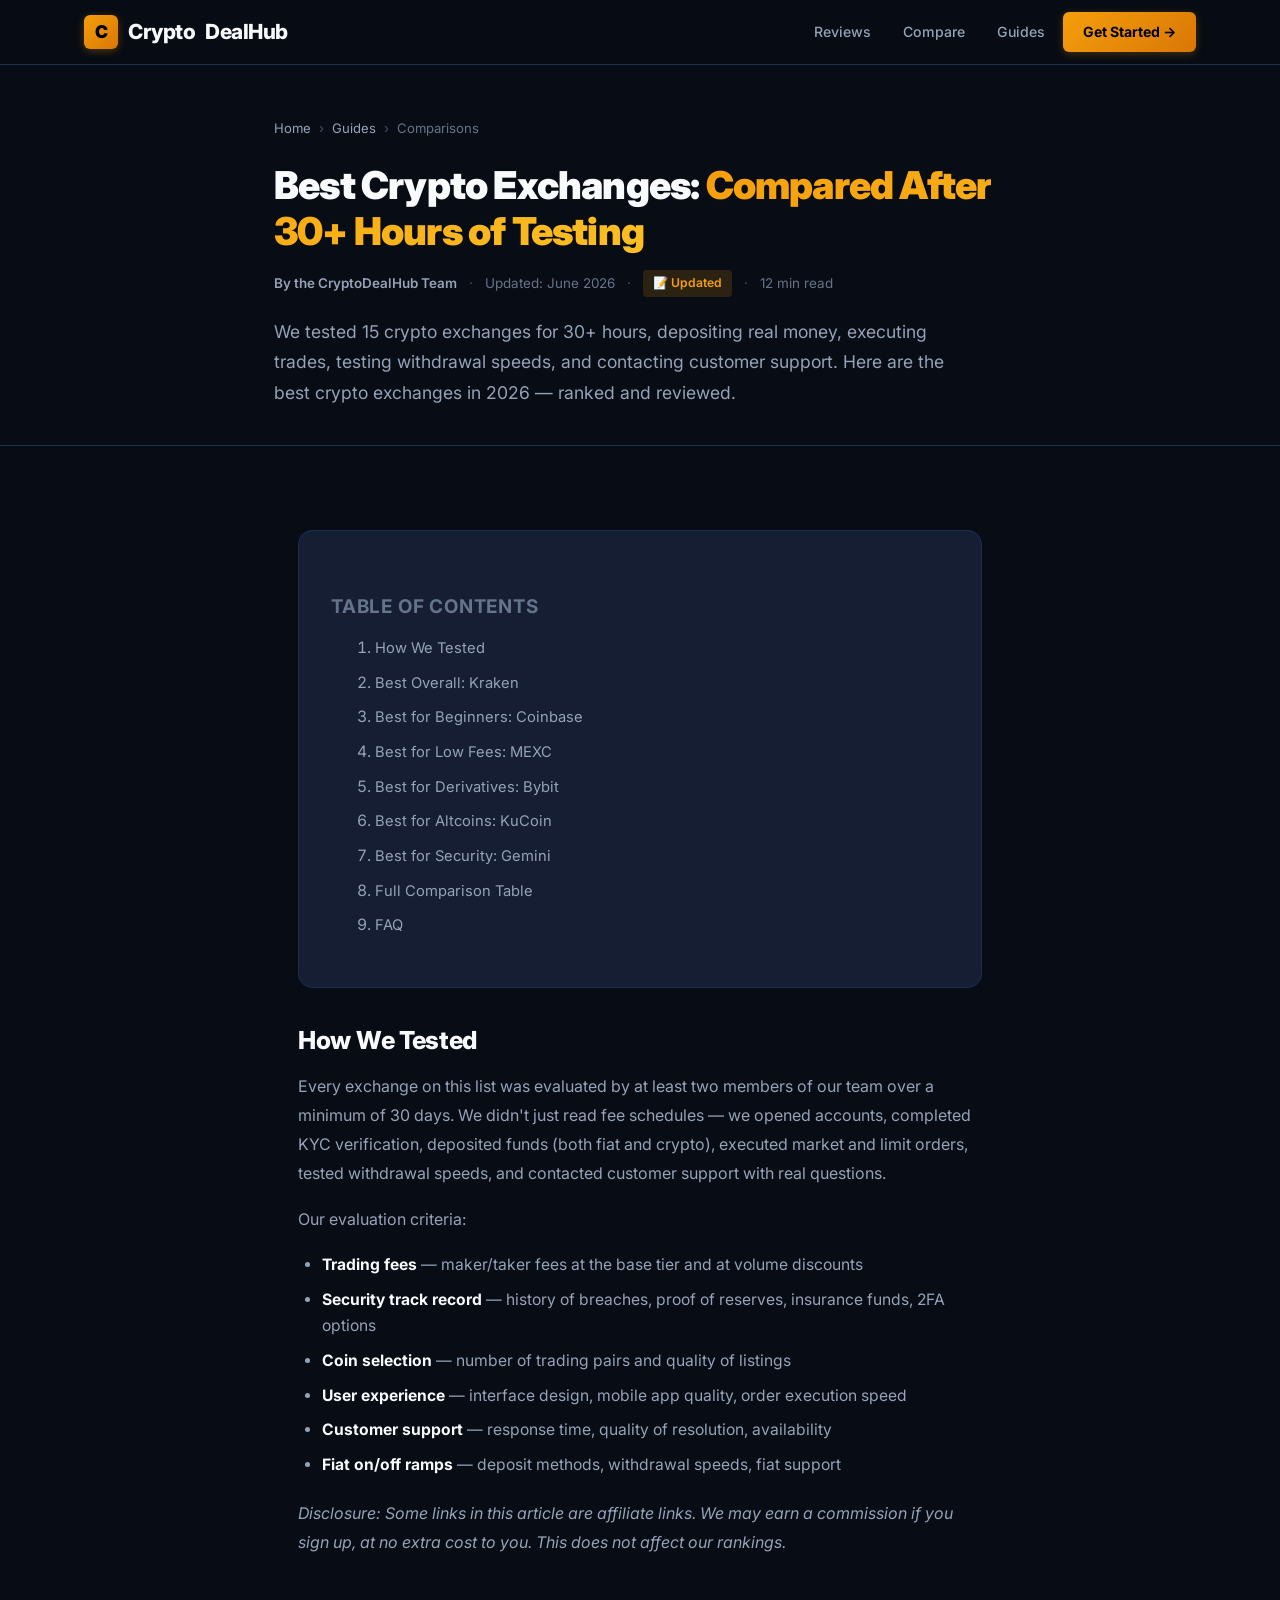
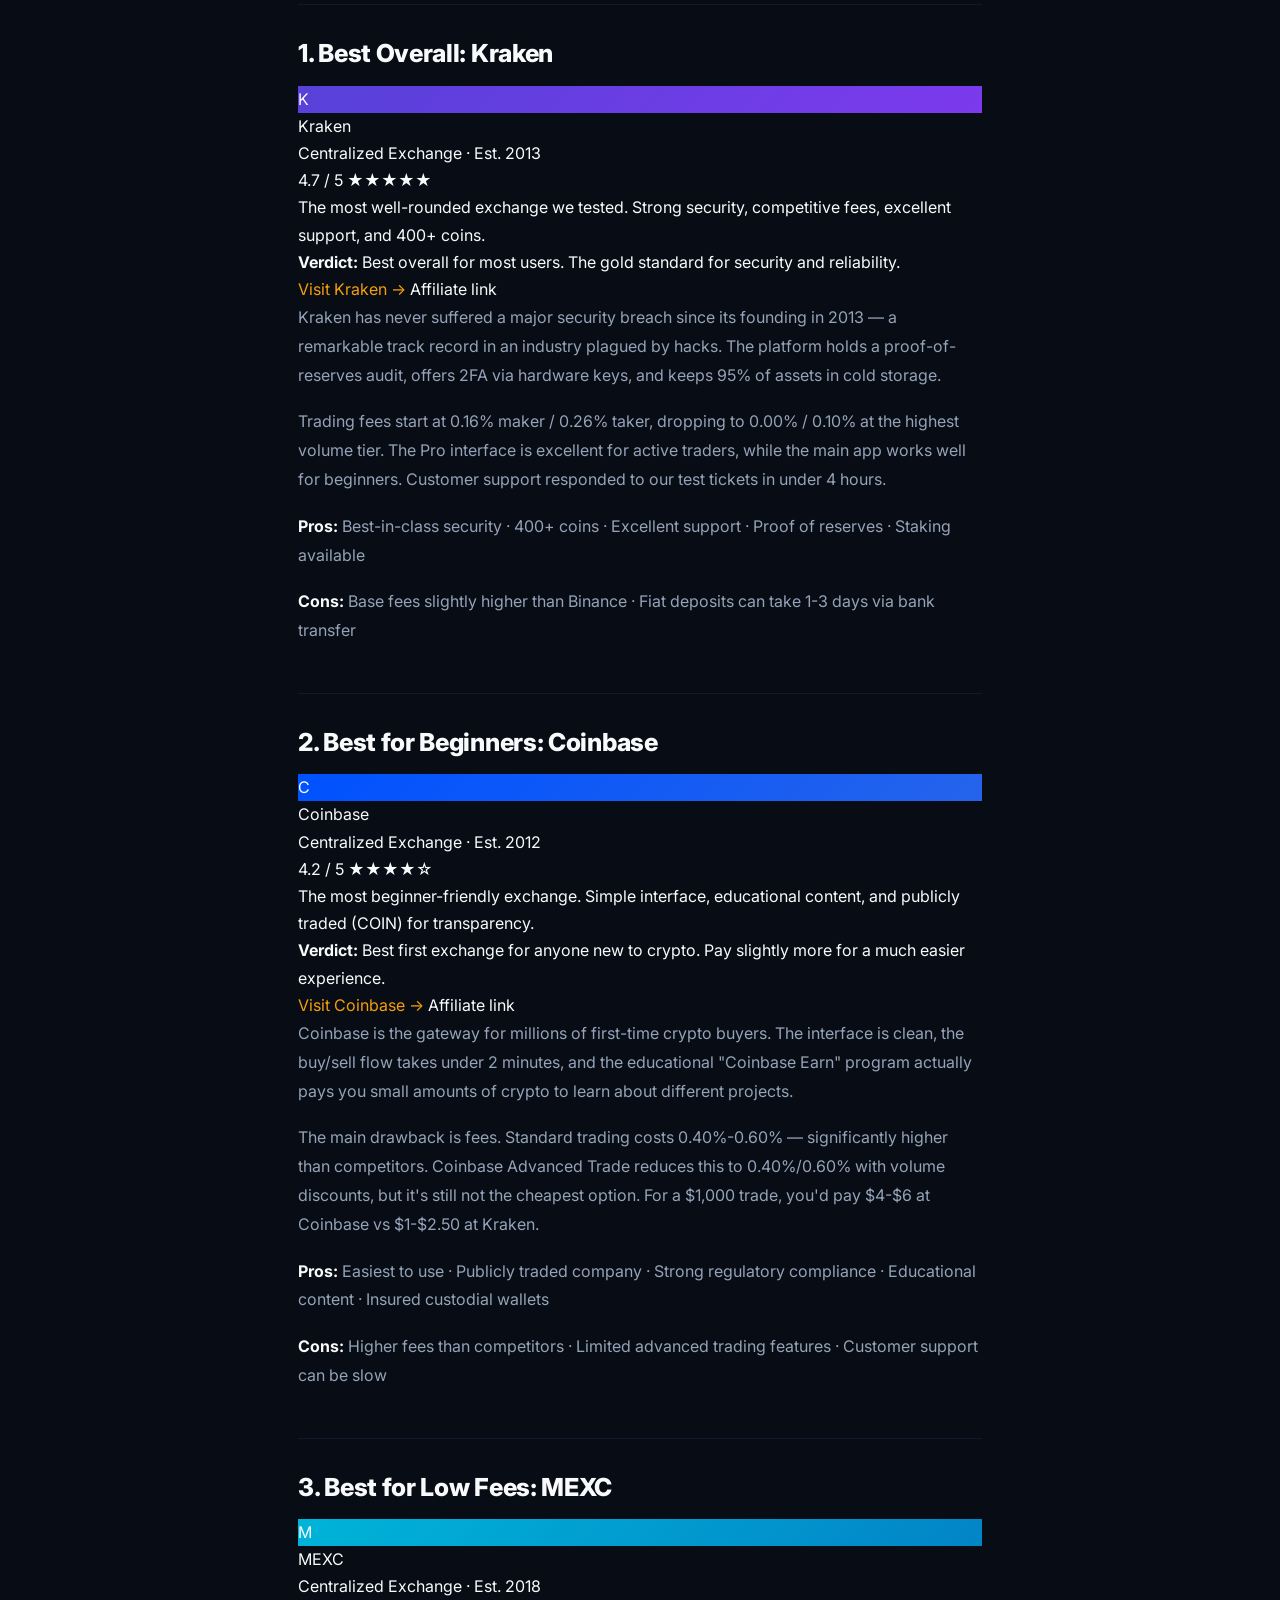
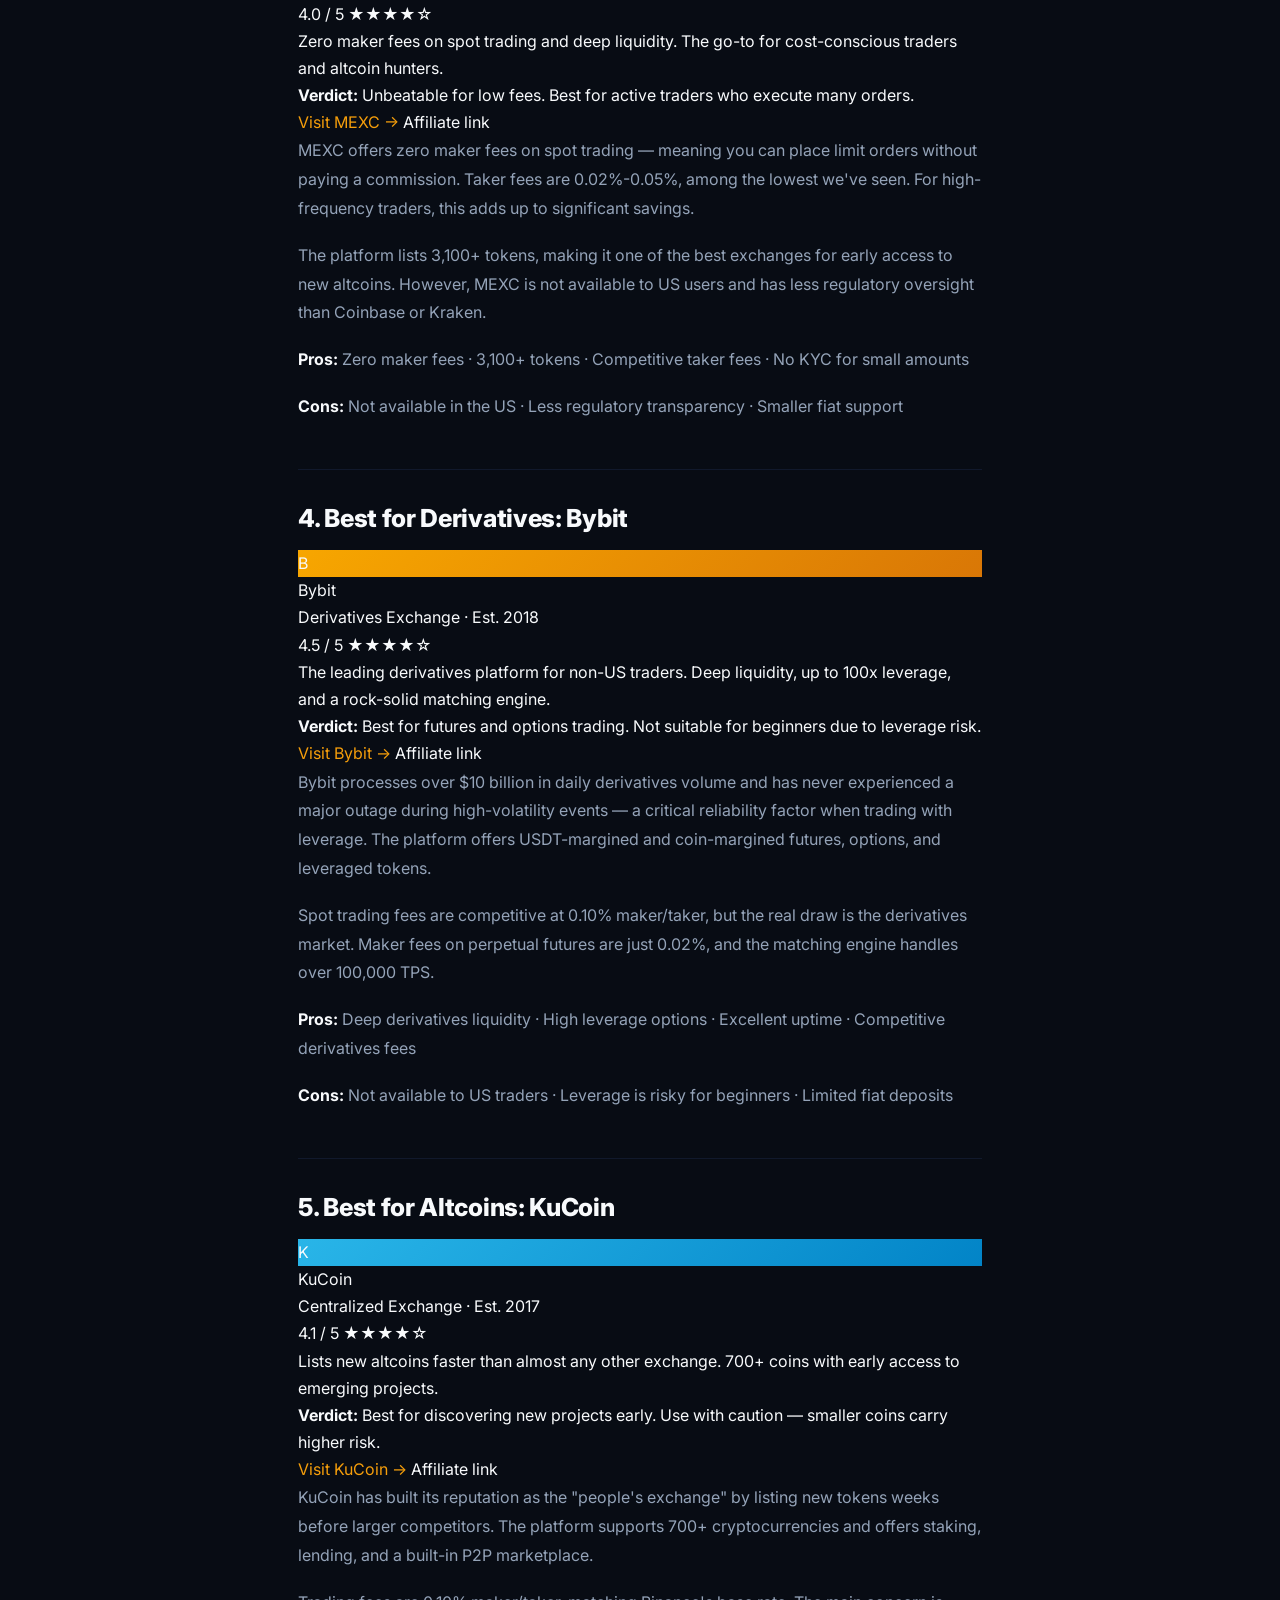
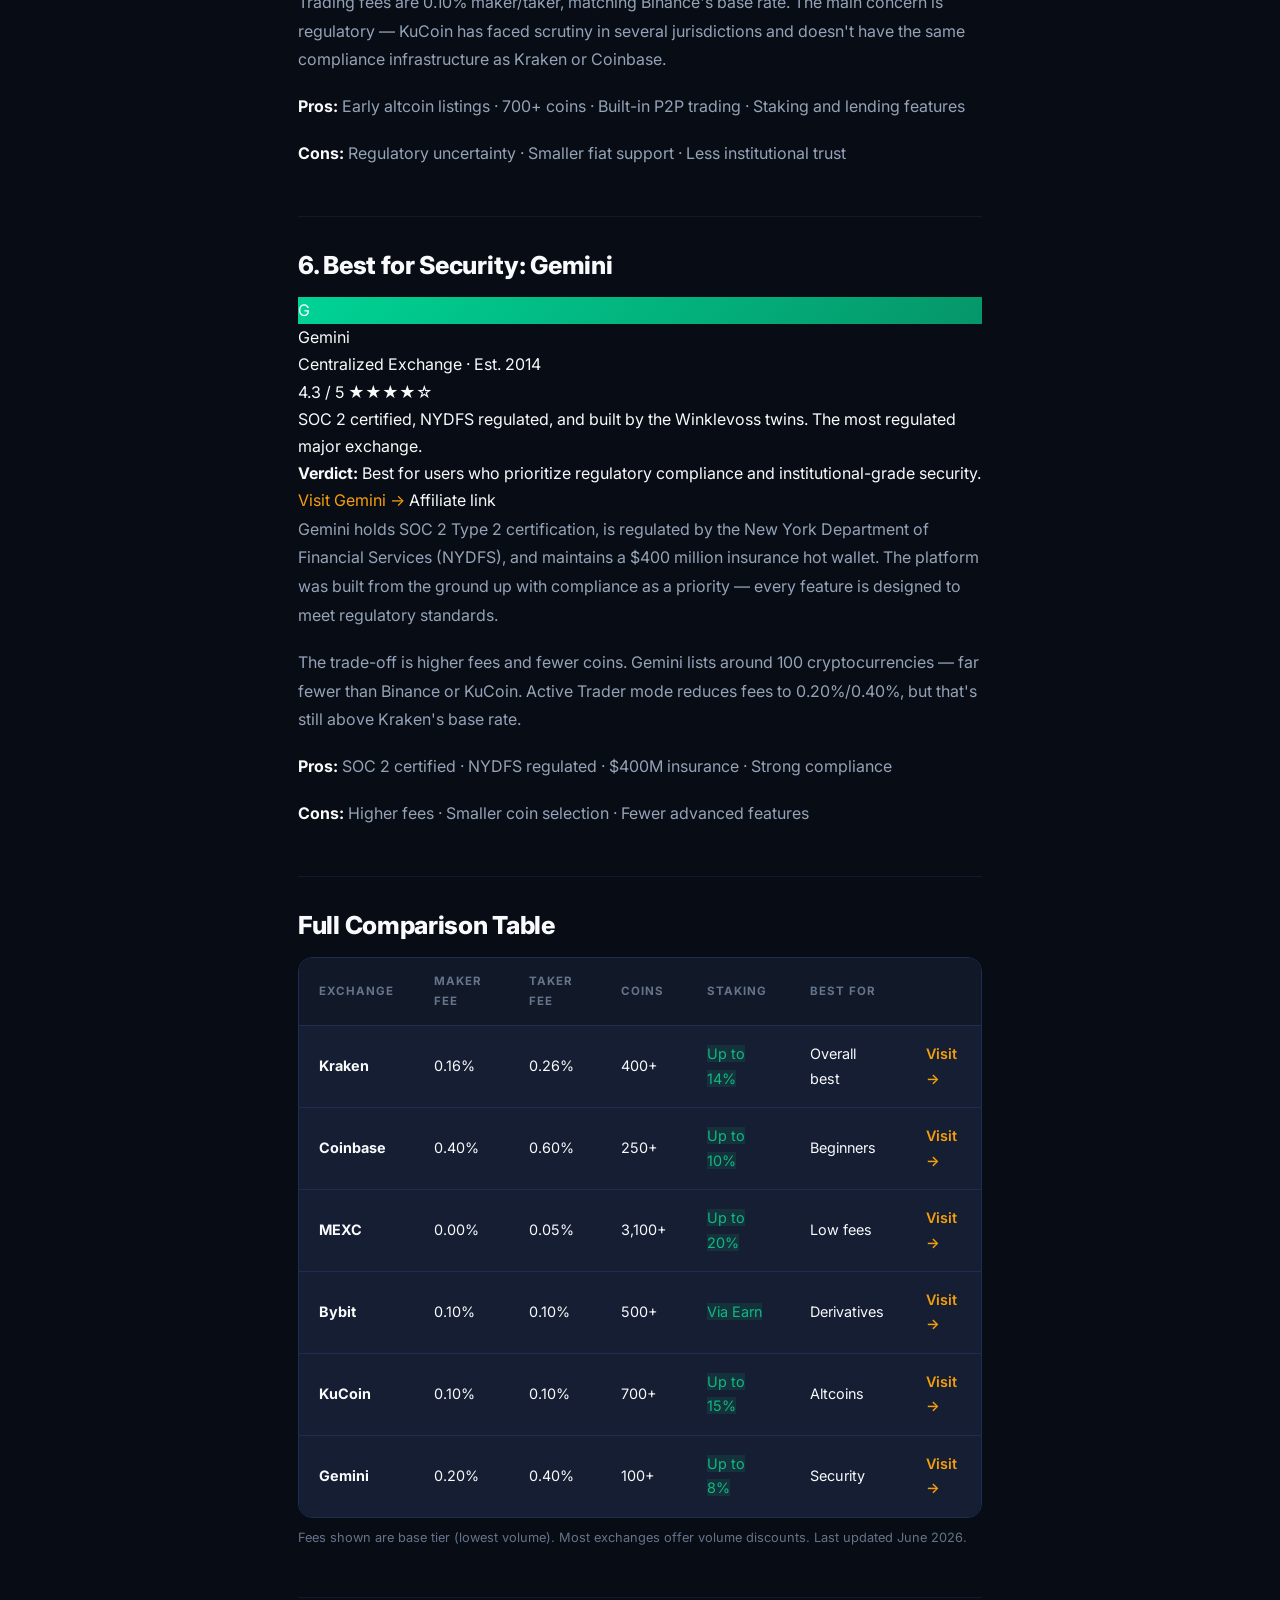
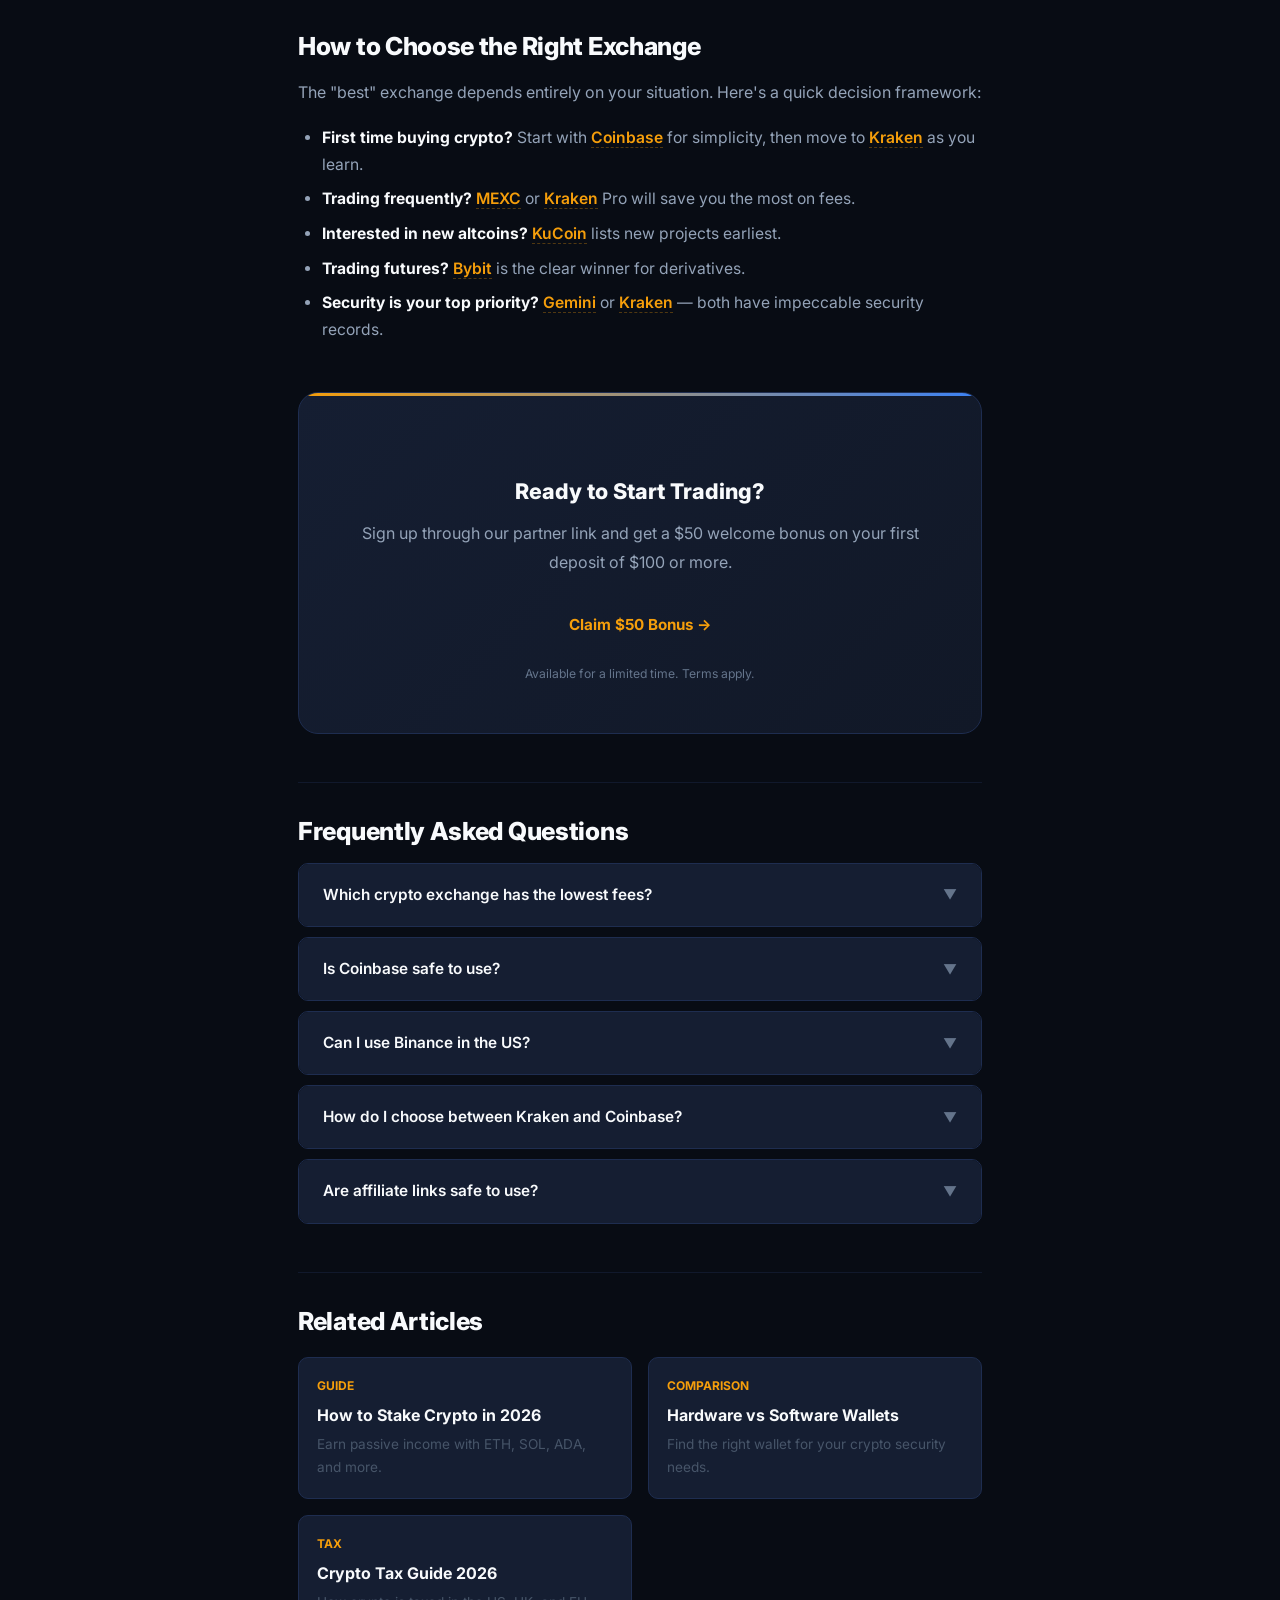
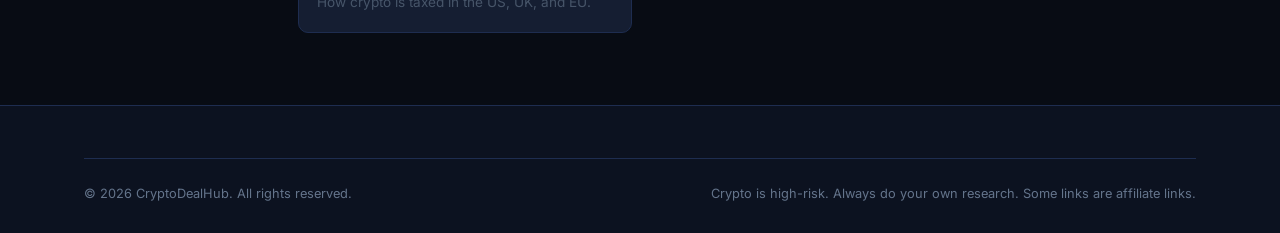
==== commit 43014ba7: "Design v3: improved card depth, gradient icons, better badges, recommended row highlight, refined ty" ====
--- a/article-1-best-exchanges.html
+++ b/article-1-best-exchanges.html
@@ -85,7 +85,7 @@
 
         <h2 id="best-overall">1. Best Overall: Kraken</h2>
         <div class="review-box">
-            <div class="rb-icon" style="background:#5741d9;">K</div>
+            <div class="rb-icon" style="background:linear-gradient(135deg,#5741d9,#7c3aed);">K</div>
             <div class="rb-info">
                 <div class="rb-name">Kraken</div>
                 <div class="rb-tag">Centralized Exchange · Est. 2013</div>
@@ -105,7 +105,7 @@
 
         <h2 id="best-beginners">2. Best for Beginners: Coinbase</h2>
         <div class="review-box">
-            <div class="rb-icon" style="background:#0052ff;">C</div>
+            <div class="rb-icon" style="background:linear-gradient(135deg,#0052ff,#2563eb);">C</div>
             <div class="rb-info">
                 <div class="rb-name">Coinbase</div>
                 <div class="rb-tag">Centralized Exchange · Est. 2012</div>
@@ -125,7 +125,7 @@
 
         <h2 id="best-fees">3. Best for Low Fees: MEXC</h2>
         <div class="review-box">
-            <div class="rb-icon" style="background:#00b4d8;">M</div>
+            <div class="rb-icon" style="background:linear-gradient(135deg,#00b4d8,#0284c7);">M</div>
             <div class="rb-info">
                 <div class="rb-name">MEXC</div>
                 <div class="rb-tag">Centralized Exchange · Est. 2018</div>
@@ -145,7 +145,7 @@
 
         <h2 id="best-derivatives">4. Best for Derivatives: Bybit</h2>
         <div class="review-box">
-            <div class="rb-icon" style="background:#f7a600;">B</div>
+            <div class="rb-icon" style="background:linear-gradient(135deg,#f7a600,#d97706);">B</div>
             <div class="rb-info">
                 <div class="rb-name">Bybit</div>
                 <div class="rb-tag">Derivatives Exchange · Est. 2018</div>
@@ -165,7 +165,7 @@
 
         <h2 id="best-altcoins">5. Best for Altcoins: KuCoin</h2>
         <div class="review-box">
-            <div class="rb-icon" style="background:#29b5e8;">K</div>
+            <div class="rb-icon" style="background:linear-gradient(135deg,#29b5e8,#0284c7);">K</div>
             <div class="rb-info">
                 <div class="rb-name">KuCoin</div>
                 <div class="rb-tag">Centralized Exchange · Est. 2017</div>
@@ -185,7 +185,7 @@
 
         <h2 id="best-security">6. Best for Security: Gemini</h2>
         <div class="review-box">
-            <div class="rb-icon" style="background:#00d395;">G</div>
+            <div class="rb-icon" style="background:linear-gradient(135deg,#00d395,#059669);">G</div>
             <div class="rb-info">
                 <div class="rb-name">Gemini</div>
                 <div class="rb-tag">Centralized Exchange · Est. 2014</div>
--- a/css/style.css
+++ b/css/style.css
@@ -1,39 +1,39 @@
 /* ============================================================
-   CryptoDealHub — Redesign v2.0
-   Professional crypto review & education site
+   CryptoDealHub — Redesign v3.0
+   Premium crypto publication design
    ============================================================ */
 
-/* ── CSS RESET & BASE ── */
 *, *::before, *::after { margin: 0; padding: 0; box-sizing: border-box; }
-html { scroll-behavior: smooth; -webkit-font-smoothing: antialiased; -moz-osx-font-smoothing: grayscale; }
+html { scroll-behavior: smooth; -webkit-font-smoothing: antialiased; }
 body {
-  font-family: 'Inter', -apple-system, BlinkMacSystemFont, 'Segoe UI', sans-serif;
+  font-family: 'Inter', -apple-system, BlinkMacSystemFont, sans-serif;
   background: var(--bg);
   color: var(--text);
   line-height: 1.7;
   font-size: 16px;
 }
+a { color: var(--accent); text-decoration: none; transition: all 0.2s; }
+a:hover { color: var(--accent-hover); }
 img { max-width: 100%; display: block; }
-a { color: var(--accent); text-decoration: none; transition: color 0.2s; }
-a:hover { color: var(--accent-hover); }
-
-/* ── DESIGN TOKENS ── */
+
+/* ── DESIGN TOKENS v3 ── */
 :root {
-  /* Colors - refined dark theme with more contrast */
-  --bg:           #0a0f1a;
-  --bg-alt:       #0f1629;
-  --bg-elevated:  #141d33;
-  --card:         #162040;
-  --card-hover:   #1a2744;
-  --card-alt:     #1c2a4a;
-  --border:       #2a3560;
-  --border-light: rgba(42,53,96,0.5);
-
-  /* Accent - warm gold/orange for trust */
+  /* Backgrounds - cleaner, less purple */
+  --bg:           #080c14;
+  --bg-alt:       #0c1220;
+  --bg-elevated:  #111827;
+  --card:         #151e32;
+  --card-hover:   #1a2540;
+  --card-alt:     #182038;
+  --border:       #1e2d50;
+  --border-light: rgba(30,45,80,0.4);
+
+  /* Accent - vibrant amber/gold */
   --accent:       #f59e0b;
   --accent-hover: #fbbf24;
-  --accent-glow:  rgba(245,158,11,0.12);
-  --accent-glow-strong: rgba(245,158,11,0.2);
+  --accent-glow:  rgba(245,158,11,0.15);
+  --accent-glow-strong: rgba(245,158,11,0.25);
+  --accent-dark:  #d97706;
 
   /* Semantic */
   --green:        #10b981;
@@ -41,75 +41,91 @@
   --red:          #ef4444;
   --red-glow:     rgba(239,68,68,0.1);
   --blue:         #3b82f6;
-  --blue-glow:    rgba(59,130,246,0.1);
-
-
-  /* Text */
-  --text:         #f1f5f9;
+  --blue-glow:    rgba(59,130,246,0.12);
+  --purple:       #8b5cf6;
+  --purple-glow:  rgba(139,92,246,0.12);
+
+  /* Text - higher contrast */
+  --text:         #f8fafc;
   --text-secondary: #94a3b8;
   --text-muted:   #64748b;
   --text-dim:     #475569;
 
   /* Spacing */
-  --radius-sm:    8px;
-  --radius:       12px;
-  --radius-lg:    16px;
-  --radius-xl:    24px;
-
-  /* Shadows */
-  --shadow-sm:    0 1px 3px rgba(0,0,0,0.3);
-  --shadow:       0 4px 16px rgba(0,0,0,0.3);
-  --shadow-lg:    0 8px 32px rgba(0,0,0,0.4);
-  --shadow-glow:  0 0 20px rgba(245,158,11,0.15);
-
-  /* Layout */
-  --max-width:    1160px;
-  --content-width: 800px;
+  --radius-sm:    6px;
+  --radius:       10px;
+  --radius-lg:    14px;
+  --radius-xl:    20px;
+
+  /* Shadows - more depth */
+  --shadow-sm:    0 1px 2px rgba(0,0,0,0.4);
+  --shadow:       0 4px 12px rgba(0,0,0,0.5);
+  --shadow-lg:    0 8px 24px rgba(0,0,0,0.6);
+  --shadow-xl:    0 16px 48px rgba(0,0,0,0.7);
+  --shadow-glow:  0 0 24px rgba(245,158,11,0.2);
 }
 
 /* ── LAYOUT ── */
-.wrap { max-width: var(--max-width); margin: 0 auto; padding: 0 24px; }
-.wrap-content { max-width: var(--content-width); margin: 0 auto; padding: 0 24px; }
-.wrap-wide { max-width: var(--max-width); margin: 0 auto; padding: 0 24px; }
-
-/* ── TOP INFO BAR ── */
+.wrap { max-width: 1160px; margin: 0 auto; padding: 0 24px; }
+.wrap-content { max-width: 780px; margin: 0 auto; padding: 0 24px; }
+
+/* ── TOP BAR ── */
 .top-bar {
-  background: var(--accent);
+  background: linear-gradient(90deg, var(--accent-dark), var(--accent));
   color: #000;
-  font-size: 0.8rem;
+  font-size: 0.82rem;
   font-weight: 600;
   text-align: center;
-  padding: 8px 16px;
-}
-.top-bar a { color: #000; text-decoration: underline; }
+  padding: 10px 16px;
+}
+.top-bar a { color: #000; text-decoration: underline; text-underline-offset: 2px; }
+.top-bar a:hover { color: rgba(0,0,0,0.7); }
 
 /* ── NAVIGATION ── */
 .nav {
   position: sticky; top: 0; z-index: 200;
-  background: rgba(10,15,26,0.92);
+  background: rgba(8,12,20,0.95);
   backdrop-filter: blur(20px);
   border-bottom: 1px solid var(--border);
 }
-.nav-inner { display: flex; align-items: center; justify-content: space-between; height: 68px; }
-.brand { font-size: 1.4rem; font-weight: 900; color: var(--accent); text-decoration: none; letter-spacing: -0.5px; display: flex; align-items: center; gap: 8px; }
-.brand span { color: var(--text); }
-.brand-icon { width: 32px; height: 32px; background: var(--accent); border-radius: 8px; display: flex; align-items: center; justify-content: center; font-weight: 900; color: #000; font-size: 1rem; }
-.nav-links { display: flex; gap: 8px; align-items: center; }
-.nav-links a { color: var(--text-secondary); text-decoration: none; font-size: 0.88rem; font-weight: 600; padding: 8px 14px; border-radius: var(--radius-sm); transition: all 0.2s; }
+.nav-inner { display: flex; align-items: center; justify-content: space-between; height: 64px; }
+.brand {
+  font-size: 1.3rem; font-weight: 800; color: var(--text);
+  text-decoration: none; letter-spacing: -0.5px;
+  display: flex; align-items: center; gap: 10px;
+}
+.brand-icon {
+  width: 34px; height: 34px;
+  background: linear-gradient(135deg, var(--accent), var(--accent-dark));
+  border-radius: var(--radius-sm);
+  display: flex; align-items: center; justify-content: center;
+  font-weight: 900; color: #000; font-size: 1.1rem;
+  box-shadow: 0 2px 8px rgba(245,158,11,0.3);
+}
+.nav-links { display: flex; gap: 4px; align-items: center; }
+.nav-links a {
+  color: var(--text-secondary); text-decoration: none;
+  font-size: 0.88rem; font-weight: 500;
+  padding: 8px 14px; border-radius: var(--radius-sm);
+  transition: all 0.2s;
+}
 .nav-links a:hover { color: var(--text); background: var(--bg-elevated); }
 .nav-cta {
-  background: var(--accent) !important;
-  color: #000 !important;
-  font-weight: 700 !important;
-  padding: 8px 20px !important;
-  border-radius: var(--radius-sm);
-}
-.nav-cta:hover { background: var(--accent-hover) !important; transform: translateY(-1px); box-shadow: var(--shadow-glow); }
-.hamburger { display: none; background: none; border: none; color: var(--text); font-size: 1.5rem; cursor: pointer; padding: 4px; }
+  background: linear-gradient(135deg, var(--accent), var(--accent-dark)) !important;
+  color: #000 !important; font-weight: 700 !important;
+  padding: 8px 20px !important; border-radius: var(--radius-sm);
+  box-shadow: 0 2px 8px rgba(245,158,11,0.25);
+}
+.nav-cta:hover {
+  background: linear-gradient(135deg, var(--accent-hover), var(--accent)) !important;
+  transform: translateY(-1px);
+  box-shadow: 0 4px 16px rgba(245,158,11,0.35) !important;
+}
+.hamburger { display: none; background: none; border: none; color: var(--text); font-size: 1.5rem; cursor: pointer; }
 @media (max-width: 900px) { .nav-links { display: none; } .hamburger { display: block; } }
 
 .mobile-nav {
-  display: none; position: absolute; top: 68px; left: 0; right: 0;
+  display: none; position: absolute; top: 64px; left: 0; right: 0;
   background: var(--bg-alt); border-bottom: 1px solid var(--border);
   padding: 16px; flex-direction: column; gap: 8px; z-index: 199;
 }
@@ -120,28 +136,43 @@
 /* ── HERO ── */
 .hero {
   padding: 80px 0 64px;
-  background: radial-gradient(ellipse at 50% 0%, rgba(245,158,11,0.08) 0%, transparent 50%), var(--bg);
+  background:
+    radial-gradient(ellipse at 30% 0%, rgba(245,158,11,0.08) 0%, transparent 50%),
+    radial-gradient(ellipse at 70% 0%, rgba(59,130,246,0.05) 0%, transparent 50%),
+    var(--bg);
   border-bottom: 1px solid var(--border);
   text-align: center;
+  position: relative;
+  overflow: hidden;
+}
+.hero::before {
+  content: ''; position: absolute; top: -50%; left: 50%; transform: translateX(-50%);
+  width: 800px; height: 800px; border-radius: 50%;
+  background: radial-gradient(circle, rgba(245,158,11,0.04) 0%, transparent 70%);
+  pointer-events: none;
 }
 .hero-badge {
   display: inline-flex; align-items: center; gap: 8px;
   background: var(--accent-glow); color: var(--accent);
-  font-size: 0.78rem; font-weight: 700; padding: 6px 16px;
-  border-radius: 20px; margin-bottom: 24px; text-transform: uppercase; letter-spacing: 0.5px;
+  font-size: 0.78rem; font-weight: 700; padding: 8px 18px;
+  border-radius: 20px; margin-bottom: 28px; text-transform: uppercase; letter-spacing: 0.8px;
   border: 1px solid rgba(245,158,11,0.2);
 }
-.hero h1 { font-size: 3.2rem; font-weight: 900; line-height: 1.12; margin-bottom: 20px; letter-spacing: -1.2px; }
-.hero h1 .highlight { color: var(--accent); }
-.hero-sub { font-size: 1.15rem; color: var(--text-secondary); max-width: 640px; margin: 0 auto 36px; line-height: 1.7; }
-.hero-actions { display: flex; gap: 14px; justify-content: center; flex-wrap: wrap; margin-bottom: 48px; }
-.hero-trust { display: flex; align-items: center; justify-content: center; gap: 24px; flex-wrap: wrap; }
-.hero-trust-item { display: flex; align-items: center; gap: 6px; font-size: 0.82rem; color: var(--text-muted); }
-.hero-trust-dot { width: 6px; height: 6px; border-radius: 50%; background: var(--green); }
+.hero h1 { font-size: 3.4rem; font-weight: 900; line-height: 1.1; margin-bottom: 20px; letter-spacing: -1.5px; }
+.hero h1 .highlight {
+  background: linear-gradient(135deg, var(--accent), #fbbf24);
+  -webkit-background-clip: text; -webkit-text-fill-color: transparent;
+  background-clip: text;
+}
+.hero-sub { font-size: 1.18rem; color: var(--text-secondary); max-width: 620px; margin: 0 auto 36px; line-height: 1.75; }
+.hero-actions { display: flex; gap: 14px; justify-content: center; flex-wrap: wrap; margin-bottom: 52px; }
+.hero-trust { display: flex; align-items: center; justify-content: center; gap: 28px; flex-wrap: wrap; }
+.hero-trust-item { display: flex; align-items: center; gap: 8px; font-size: 0.82rem; color: var(--text-muted); }
+.hero-trust-dot { width: 8px; height: 8px; border-radius: 50%; background: var(--green); box-shadow: 0 0 8px rgba(16,185,129,0.4); }
 
 @media (max-width: 768px) {
   .hero h1 { font-size: 2.2rem; }
-  .hero { padding: 60px 0 48px; }
+  .hero { padding: 56px 0 48px; }
   .hero-trust { gap: 16px; }
 }
 
@@ -152,8 +183,15 @@
   text-decoration: none; font-size: 0.95rem; transition: all 0.25s;
   border: none; cursor: pointer; line-height: 1;
 }
-.btn-primary { background: var(--accent); color: #000; }
-.btn-primary:hover { background: var(--accent-hover); transform: translateY(-2px); box-shadow: var(--shadow-glow); color: #000; }
+.btn-primary {
+  background: linear-gradient(135deg, var(--accent), var(--accent-dark));
+  color: #000; box-shadow: 0 2px 12px rgba(245,158,11,0.25);
+}
+.btn-primary:hover {
+  background: linear-gradient(135deg, var(--accent-hover), var(--accent));
+  transform: translateY(-2px); box-shadow: 0 4px 20px rgba(245,158,11,0.35);
+  color: #000;
+}
 .btn-secondary { background: var(--bg-elevated); color: var(--text); border: 1px solid var(--border); }
 .btn-secondary:hover { border-color: var(--text-muted); color: var(--text); transform: translateY(-2px); }
 .btn-ghost { background: transparent; color: var(--text-secondary); border: 1px solid var(--border); }
@@ -162,8 +200,9 @@
 .btn-lg { padding: 16px 36px; font-size: 1.05rem; }
 
 .btn-disabled {
-  background: var(--card) !important; color: var(--text-dim) !important;
-  border: 1px solid var(--border) !important; cursor: not-allowed; opacity: 0.6;
+  background: var(--card-alt) !important; color: var(--text-dim) !important;
+  border: 1px solid var(--border) !important; cursor: not-allowed; opacity: 0.5;
+  box-shadow: none !important;
 }
 .btn-disabled:hover { transform: none !important; box-shadow: none !important; }
 
@@ -171,66 +210,81 @@
 section { padding: 80px 0; }
 .section-bg { background: var(--bg-alt); border-top: 1px solid var(--border); border-bottom: 1px solid var(--border); }
 .section-head { text-align: center; margin-bottom: 56px; }
-.section-head h2 { font-size: 2rem; font-weight: 800; margin-bottom: 12px; letter-spacing: -0.5px; }
-.section-head p { color: var(--text-secondary); max-width: 560px; margin: 0 auto; font-size: 1.02rem; }
-.section-updated { text-align: center; font-size: 0.82rem; color: var(--text-muted); margin-top: 24px; }
-
-/* ── REVIEW CARDS (redesigned) ── */
+.section-head h2 { font-size: 2.2rem; font-weight: 800; margin-bottom: 12px; letter-spacing: -0.5px; }
+.section-head p { color: var(--text-secondary); max-width: 560px; margin: 0 auto; font-size: 1.05rem; }
+.section-updated { text-align: center; font-size: 0.82rem; color: var(--text-muted); margin-top: 28px; }
+
+/* ── REVIEW CARDS v3 ── */
 .review-grid { display: grid; grid-template-columns: repeat(auto-fill, minmax(340px, 1fr)); gap: 24px; }
 .review-card {
-  background: var(--card); border: 1px solid var(--border);
-  border-radius: var(--radius-lg); padding: 28px;
-  transition: all 0.3s; display: flex; flex-direction: column; position: relative; overflow: hidden;
-}
-.review-card:hover { border-color: rgba(245,158,11,0.3); transform: translateY(-4px); box-shadow: var(--shadow-lg); }
-.review-card::before {
-  content: ''; position: absolute; top: 0; left: 0; right: 0; height: 3px;
-  background: var(--accent); opacity: 0; transition: opacity 0.3s;
-}
-.review-card:hover::before { opacity: 1; }
+  background: var(--card);
+  border: 1px solid var(--border);
+  border-radius: var(--radius-lg);
+  padding: 0;
+  transition: all 0.35s cubic-bezier(0.4, 0, 0.2, 1);
+  display: flex; flex-direction: column;
+  position: relative; overflow: hidden;
+}
+.review-card:hover {
+  border-color: rgba(245,158,11,0.35);
+  transform: translateY(-6px);
+  box-shadow: var(--shadow-xl), 0 0 40px rgba(245,158,11,0.08);
+}
+.review-card-top {
+  padding: 24px 24px 0;
+  position: relative;
+}
 .review-badge {
   position: absolute; top: 16px; right: 16px;
-  background: var(--green-glow); color: var(--green);
-  font-size: 0.72rem; font-weight: 700; padding: 4px 10px; border-radius: 20px;
-}
-.review-head { display: flex; align-items: center; gap: 16px; margin-bottom: 18px; padding-right: 80px; }
+  font-size: 0.7rem; font-weight: 800; padding: 5px 12px; border-radius: 20px;
+  text-transform: uppercase; letter-spacing: 0.5px;
+}
+.review-badge-gold { background: var(--accent-glow-strong); color: var(--accent); border: 1px solid rgba(245,158,11,0.2); }
+.review-badge-green { background: var(--green-glow); color: var(--green); border: 1px solid rgba(16,185,129,0.2); }
+.review-badge-blue { background: var(--blue-glow); color: var(--blue); border: 1px solid rgba(59,130,246,0.2); }
+.review-badge-purple { background: var(--purple-glow); color: var(--purple); border: 1px solid rgba(139,92,246,0.2); }
+
+.review-head { display: flex; align-items: center; gap: 14px; margin-bottom: 14px; padding-right: 90px; }
 .review-icon {
-  width: 52px; height: 52px; border-radius: var(--radius);
+  width: 48px; height: 48px; border-radius: var(--radius);
   display: flex; align-items: center; justify-content: center;
-  font-size: 1.3rem; font-weight: 900; color: #000;
-}
-.review-title h3 { font-size: 1.15rem; font-weight: 700; margin-bottom: 2px; }
-.review-title .tagline { font-size: 0.82rem; color: var(--text-muted); }
-.review-stars { display: flex; align-items: center; gap: 4px; margin-bottom: 12px; }
-.review-stars .star { color: var(--accent); font-size: 0.9rem; }
-.review-stars .rating { font-weight: 700; color: var(--accent); font-size: 0.9rem; margin-left: 4px; }
-.review-body { color: var(--text-secondary); font-size: 0.93rem; margin-bottom: 16px; flex: 1; line-height: 1.7; }
-.review-pros { margin-bottom: 16px; }
-.review-pros li { list-style: none; font-size: 0.85rem; color: var(--text-secondary); padding: 4px 0; display: flex; gap: 8px; }
+  font-size: 1.2rem; font-weight: 900; color: #000;
+  box-shadow: 0 2px 8px rgba(0,0,0,0.3);
+}
+.review-title h3 { font-size: 1.12rem; font-weight: 700; margin-bottom: 2px; }
+.review-title .tagline { font-size: 0.8rem; color: var(--text-muted); }
+.review-stars { display: flex; align-items: center; gap: 2px; margin-bottom: 14px; padding: 0 24px; }
+.review-stars .star { color: var(--accent); font-size: 0.85rem; }
+.review-stars .star-empty { color: var(--text-dim); font-size: 0.85rem; }
+.review-stars .rating { font-weight: 700; color: var(--accent); font-size: 0.88rem; margin-left: 6px; }
+.review-body { color: var(--text-secondary); font-size: 0.92rem; margin-bottom: 16px; line-height: 1.7; padding: 0 24px; flex: 1; }
+.review-pros { margin: 0 24px 16px; }
+.review-pros li { list-style: none; font-size: 0.84rem; color: var(--text-secondary); padding: 4px 0; display: flex; gap: 8px; line-height: 1.5; }
 .review-pros li::before { content: "✓"; color: var(--green); font-weight: 700; flex-shrink: 0; }
 .review-cons li::before { content: "✗"; color: var(--red); font-weight: 700; }
 .review-verdict {
   background: var(--accent-glow); border-radius: var(--radius-sm);
-  padding: 12px 16px; font-size: 0.88rem; color: var(--text-secondary);
-  margin-bottom: 16px; border-left: 3px solid var(--accent);
+  padding: 12px 16px; font-size: 0.86rem; color: var(--text-secondary);
+  margin: 0 24px 16px; border-left: 3px solid var(--accent);
+  line-height: 1.6;
 }
 .review-verdict strong { color: var(--accent); }
-.review-cta { display: flex; align-items: center; gap: 12px; margin-top: auto; }
+.review-cta { display: flex; align-items: center; gap: 12px; margin-top: auto; padding: 0 24px 24px; }
 .review-cta .btn { padding: 10px 22px; font-size: 0.88rem; }
-.review-cta .disclaimer { font-size: 0.72rem; color: var(--text-dim); }
-
-/* ── COMPARISON TABLE (redesigned) ── */
+.review-cta .disclaimer { font-size: 0.7rem; color: var(--text-dim); }
+
+/* ── COMPARISON TABLE v3 ── */
 .table-wrap { overflow-x: auto; border-radius: var(--radius-lg); border: 1px solid var(--border); }
 .cmp-table { width: 100%; border-collapse: collapse; background: var(--card); }
 .cmp-table thead tr { background: var(--bg-elevated); }
 .cmp-table th {
   padding: 14px 20px; text-align: left;
-  font-size: 0.75rem; text-transform: uppercase; letter-spacing: 0.8px;
+  font-size: 0.72rem; text-transform: uppercase; letter-spacing: 1px;
   color: var(--text-muted); font-weight: 700; border-bottom: 1px solid var(--border);
 }
-.cmp-table td { padding: 16px 20px; border-bottom: 1px solid var(--border); font-size: 0.92rem; vertical-align: middle; }
+.cmp-table td { padding: 16px 20px; border-bottom: 1px solid var(--border); font-size: 0.9rem; vertical-align: middle; }
 .cmp-table tr:last-child td { border-bottom: none; }
-.cmp-table tr:hover td { background: rgba(245,158,11,0.03); }
+.cmp-table tbody tr:hover td { background: rgba(245,158,11,0.03); }
 .cmp-table .plat-name { font-weight: 700; color: var(--text); display: flex; align-items: center; gap: 10px; }
 .cmp-table .plat-icon { width: 28px; height: 28px; border-radius: 6px; display: flex; align-items: center; justify-content: center; font-weight: 800; font-size: 0.7rem; color: #000; }
 .cmp-table a { color: var(--accent); font-weight: 600; }
@@ -238,60 +292,70 @@
 .cmp-table .btn-disabled { color: var(--text-dim); cursor: not-allowed; font-weight: normal; }
 .cmp-table .btn-disabled:hover { text-decoration: none; }
 
-.badge { display: inline-block; font-size: 0.72rem; font-weight: 700; padding: 3px 10px; border-radius: 4px; }
+/* Highlighted row for recommended option */
+.cmp-table tr.recommended td { background: rgba(245,158,11,0.04); }
+.cmp-table tr.recommended .plat-name { color: var(--accent); }
+
+.badge { display: inline-block; font-size: 0.7rem; font-weight: 700; padding: 3px 10px; border-radius: 4px; }
 .badge-green { background: var(--green-glow); color: var(--green); }
 .badge-red { background: var(--red-glow); color: var(--red); }
 .badge-gold { background: var(--accent-glow); color: var(--accent); }
 .badge-blue { background: var(--blue-glow); color: var(--blue); }
 
-/* ── GUIDE CARDS (redesigned) ── */
-.guide-grid { display: grid; grid-template-columns: repeat(auto-fill, minmax(280px, 1fr)); gap: 20px; }
+/* ── GUIDE CARDS v3 ── */
+.guide-grid { display: grid; grid-template-columns: repeat(auto-fill, minmax(300px, 1fr)); gap: 20px; }
 .guide-card {
   background: var(--card); border: 1px solid var(--border);
   border-radius: var(--radius-lg); padding: 28px;
-  transition: all 0.3s; text-decoration: none; display: flex; flex-direction: column;
+  transition: all 0.35s cubic-bezier(0.4, 0, 0.2, 1);
+  text-decoration: none; display: flex; flex-direction: column;
   position: relative; overflow: hidden;
 }
-.guide-card:hover { border-color: rgba(245,158,11,0.3); transform: translateY(-4px); box-shadow: var(--shadow-lg); }
-.guide-card::before {
-  content: ''; position: absolute; top: 0; left: 0; right: 0; height: 3px;
-  background: var(--blue); opacity: 0; transition: opacity 0.3s;
-}
-.guide-card:hover::before { opacity: 1; }
+.guide-card:hover {
+  border-color: rgba(245,158,11,0.3);
+  transform: translateY(-5px);
+  box-shadow: var(--shadow-lg);
+}
 .guide-icon { font-size: 2rem; margin-bottom: 16px; }
 .guide-card h4 { font-size: 1.05rem; margin-bottom: 8px; color: var(--text); font-weight: 700; }
-.guide-card p { color: var(--text-secondary); font-size: 0.9rem; line-height: 1.6; flex: 1; }
-.guide-meta { display: flex; align-items: center; gap: 12px; margin-top: 16px; font-size: 0.78rem; color: var(--text-muted); }
+.guide-card p { color: var(--text-secondary); font-size: 0.9rem; line-height: 1.65; flex: 1; }
+.guide-meta { display: flex; align-items: center; gap: 10px; margin-top: 16px; font-size: 0.76rem; color: var(--text-muted); padding-top: 14px; border-top: 1px solid var(--border-light); }
 .guide-reading-time { display: flex; align-items: center; gap: 4px; }
-.guide-card .read-more { display: inline-block; margin-top: 14px; color: var(--accent); font-weight: 600; font-size: 0.88rem; transition: gap 0.2s; }
-.guide-card:hover .read-more { gap: 4px; }
-
-/* ── FAQ (redesigned) ── */
+.guide-tag { background: var(--bg-elevated); padding: 2px 8px; border-radius: 4px; font-weight: 600; }
+
+/* ── FAQ v3 ── */
 .faq-list { max-width: 780px; margin: 0 auto; }
 .faq-item {
   border: 1px solid var(--border); border-radius: var(--radius);
-  margin-bottom: 12px; overflow: hidden;
-}
+  margin-bottom: 10px; overflow: hidden;
+  transition: border-color 0.2s;
+}
+.faq-item:hover { border-color: rgba(245,158,11,0.2); }
 .faq-q {
-  padding: 20px 24px; cursor: pointer; font-weight: 600; font-size: 0.98rem;
+  padding: 18px 24px; cursor: pointer; font-weight: 600; font-size: 0.96rem;
   display: flex; justify-content: space-between; align-items: center;
   background: var(--card); transition: background 0.2s;
 }
 .faq-q:hover { background: var(--card-hover); }
-.faq-q .arrow { transition: transform 0.3s; color: var(--text-muted); flex-shrink: 0; margin-left: 16px; }
+.faq-q .arrow { transition: transform 0.3s; color: var(--text-muted); flex-shrink: 0; margin-left: 16px; font-size: 0.85rem; }
 .faq-item.open .faq-q .arrow { transform: rotate(180deg); }
 .faq-a { max-height: 0; overflow: hidden; transition: max-height 0.4s ease; background: var(--bg-alt); }
 .faq-item.open .faq-a { max-height: 500px; }
-.faq-a-inner { padding: 0 24px 20px; color: var(--text-secondary); font-size: 0.95rem; line-height: 1.75; }
-
-/* ── ARTICLE PAGE ── */
-.article-header { padding: 56px 0 40px; border-bottom: 1px solid var(--border); background: radial-gradient(ellipse at 50% 0%, rgba(245,158,11,0.05) 0%, transparent 50%); }
+.faq-a-inner { padding: 0 24px 20px; color: var(--text-secondary); font-size: 0.94rem; line-height: 1.75; }
+
+/* ── ARTICLE PAGE v3 ── */
+.article-header { padding: 52px 0 36px; border-bottom: 1px solid var(--border); }
 .article-header h1 { font-size: 2.4rem; font-weight: 900; line-height: 1.18; margin-bottom: 16px; letter-spacing: -0.8px; }
-.article-meta { display: flex; gap: 16px; align-items: center; font-size: 0.85rem; color: var(--text-muted); margin-bottom: 20px; flex-wrap: wrap; }
+.article-header h1 .highlight {
+  background: linear-gradient(135deg, var(--accent), #fbbf24);
+  -webkit-background-clip: text; -webkit-text-fill-color: transparent;
+  background-clip: text;
+}
+.article-meta { display: flex; gap: 12px; align-items: center; font-size: 0.84rem; color: var(--text-muted); margin-bottom: 20px; flex-wrap: wrap; }
 .article-meta .author { font-weight: 600; color: var(--text-secondary); }
-.article-meta .divider { color: var(--border); }
-.article-meta .tag { background: var(--accent-glow); color: var(--accent); padding: 2px 10px; border-radius: 4px; font-weight: 600; font-size: 0.78rem; }
-.article-header p { font-size: 1.1rem; color: var(--text-secondary); max-width: 680px; line-height: 1.7; }
+.article-meta .divider { color: var(--text-dim); }
+.article-meta .tag { background: var(--accent-glow); color: var(--accent); padding: 3px 10px; border-radius: 4px; font-weight: 600; font-size: 0.76rem; }
+.article-header p { font-size: 1.1rem; color: var(--text-secondary); max-width: 680px; line-height: 1.75; }
 
 .breadcrumb { font-size: 0.82rem; color: var(--text-muted); margin-bottom: 24px; display: flex; align-items: center; gap: 8px; }
 .breadcrumb a { color: var(--text-secondary); text-decoration: none; }
@@ -299,16 +363,16 @@
 .breadcrumb .sep { color: var(--text-dim); }
 
 .toc { background: var(--card); border: 1px solid var(--border); border-radius: var(--radius-lg); padding: 28px 32px; margin: 36px 0; }
-.toc h3 { font-size: 0.85rem; text-transform: uppercase; letter-spacing: 0.5px; color: var(--text-muted); margin-bottom: 14px; }
+.toc h3 { font-size: 0.82rem; text-transform: uppercase; letter-spacing: 0.8px; color: var(--text-muted); margin-bottom: 14px; }
 .toc ol { padding-left: 20px; }
 .toc li { margin-bottom: 8px; }
-.toc a { color: var(--text-secondary); text-decoration: none; font-size: 0.93rem; transition: color 0.2s; }
+.toc a { color: var(--text-secondary); text-decoration: none; font-size: 0.92rem; transition: color 0.2s; }
 .toc a:hover { color: var(--accent); }
 
 .content { padding: 48px 0 72px; }
-.content h2 { font-size: 1.6rem; font-weight: 800; margin: 48px 0 16px; letter-spacing: -0.4px; line-height: 1.3; padding-top: 32px; border-top: 1px solid var(--border-light); margin-top: 48px; }
+.content h2 { font-size: 1.55rem; font-weight: 800; margin: 48px 0 16px; letter-spacing: -0.3px; line-height: 1.3; padding-top: 32px; border-top: 1px solid var(--border-light); }
 .content h2:first-of-type { border-top: none; padding-top: 0; margin-top: 0; }
-.content h3 { font-size: 1.2rem; font-weight: 700; margin: 32px 0 12px; }
+.content h3 { font-size: 1.18rem; font-weight: 700; margin: 32px 0 12px; }
 .content p { margin-bottom: 18px; color: var(--text-secondary); font-size: 1rem; line-height: 1.8; }
 .content strong { color: var(--text); }
 .content ul, .content ol { margin: 0 0 20px 24px; color: var(--text-secondary); }
@@ -317,32 +381,34 @@
 
 .article-footer { margin-top: 48px; padding-top: 32px; border-top: 1px solid var(--border); }
 .related-articles { margin-bottom: 32px; }
-.related-articles h3 { font-size: 1rem; font-weight: 700; color: var(--text-muted); margin-bottom: 12px; }
-.related-articles a { display: inline-block; color: var(--accent); font-size: 0.92rem; margin-right: 16px; }
+.related-articles h3 { font-size: 0.95rem; font-weight: 700; color: var(--text-muted); margin-bottom: 14px; }
+.related-articles a { display: inline-block; color: var(--accent); font-size: 0.92rem; margin-right: 16px; font-weight: 500; }
 .related-articles a:hover { text-decoration: underline; }
 
-/* ── CTA BOX (redesigned) ── */
+/* ── CTA BOX v3 ── */
 .cta-box {
-  background: linear-gradient(135deg, var(--accent-glow), var(--blue-glow));
-  border: 1px solid var(--border); border-radius: var(--radius-xl);
-  padding: 48px; text-align: center; margin: 48px 0; position: relative; overflow: hidden;
+  background: linear-gradient(135deg, var(--card), var(--bg-elevated));
+  border: 1px solid var(--border);
+  border-radius: var(--radius-xl);
+  padding: 48px; text-align: center; margin: 48px 0;
+  position: relative; overflow: hidden;
 }
 .cta-box::before {
   content: ''; position: absolute; top: 0; left: 0; right: 0; height: 3px;
-  background: var(--accent);
-}
-.cta-box h3 { font-size: 1.4rem; font-weight: 800; margin-bottom: 10px; }
-.cta-box p { color: var(--text-secondary); margin-bottom: 20px; font-size: 1rem; }
+  background: linear-gradient(90deg, var(--accent), var(--blue));
+}
+.cta-box h3 { font-size: 1.35rem; font-weight: 800; margin-bottom: 10px; }
+.cta-box p { color: var(--text-secondary); margin-bottom: 22px; font-size: 1rem; }
 .cta-box .btn { margin: 4px; }
-.cta-box .disc { font-size: 0.78rem; color: var(--text-muted); margin-top: 14px; }
-
-/* ── NEWSLETTER (redesigned) ── */
+.cta-box .disc { font-size: 0.76rem; color: var(--text-muted); margin-top: 14px; }
+
+/* ── NEWSLETTER v3 ── */
 .nl-box {
   background: linear-gradient(135deg, var(--card), var(--bg-elevated));
   border: 1px solid var(--border); border-radius: var(--radius-xl);
-  padding: 56px; text-align: center;
-}
-.nl-box h2 { font-size: 1.6rem; font-weight: 800; margin-bottom: 10px; }
+  padding: 52px; text-align: center;
+}
+.nl-box h2 { font-size: 1.5rem; font-weight: 800; margin-bottom: 10px; }
 .nl-box p { color: var(--text-secondary); margin-bottom: 28px; font-size: 1.02rem; }
 .nl-form { display: flex; gap: 12px; max-width: 480px; margin: 0 auto; flex-wrap: wrap; justify-content: center; }
 .nl-form input {
@@ -350,26 +416,35 @@
   border: 1px solid var(--border); background: var(--bg);
   color: var(--text); font-size: 0.95rem; outline: none; transition: border-color 0.2s;
 }
-.nl-form input:focus { border-color: var(--accent); }
+.nl-form input:focus { border-color: var(--accent); box-shadow: 0 0 0 3px rgba(245,158,11,0.1); }
 .nl-form button {
-  padding: 14px 28px; background: var(--accent); color: #000;
-  border: none; border-radius: var(--radius); font-weight: 700;
+  padding: 14px 28px; background: linear-gradient(135deg, var(--accent), var(--accent-dark));
+  color: #000; border: none; border-radius: var(--radius); font-weight: 700;
   cursor: pointer; font-size: 0.95rem; transition: all 0.2s;
-}
-.nl-form button:hover { background: var(--accent-hover); transform: translateY(-1px); }
-
-/* ── FOOTER (redesigned) ── */
-footer { border-top: 1px solid var(--border); padding: 56px 0 32px; background: var(--bg-alt); }
+  box-shadow: 0 2px 8px rgba(245,158,11,0.2);
+}
+.nl-form button:hover { transform: translateY(-1px); box-shadow: 0 4px 16px rgba(245,158,11,0.3); }
+
+/* ── TRUST / ABOUT SECTION ── */
+.about-grid { display: grid; grid-template-columns: repeat(auto-fill, minmax(280px, 1fr)); gap: 24px; max-width: 900px; margin: 0 auto; }
+.about-card { background: var(--card); border: 1px solid var(--border); border-radius: var(--radius-lg); padding: 28px; text-align: center; transition: all 0.3s; }
+.about-card:hover { border-color: rgba(245,158,11,0.25); transform: translateY(-3px); box-shadow: var(--shadow); }
+.about-icon { font-size: 2rem; margin-bottom: 14px; }
+.about-card h3 { font-size: 1.05rem; font-weight: 700; margin-bottom: 8px; }
+.about-card p { color: var(--text-secondary); font-size: 0.9rem; line-height: 1.65; }
+
+/* ── FOOTER v3 ── */
+footer { border-top: 1px solid var(--border); padding: 52px 0 28px; background: var(--bg-alt); }
 .foot-grid { display: grid; grid-template-columns: 2fr 1fr 1fr 1fr; gap: 40px; margin-bottom: 40px; }
-.foot-brand p { color: var(--text-secondary); font-size: 0.9rem; margin-top: 12px; line-height: 1.7; }
+.foot-brand p { color: var(--text-secondary); font-size: 0.88rem; margin-top: 12px; line-height: 1.7; }
 .foot-brand .brand { margin-bottom: 0; }
-.foot-col h4 { font-size: 0.82rem; text-transform: uppercase; letter-spacing: 0.8px; color: var(--text-muted); margin-bottom: 16px; font-weight: 700; }
-.foot-col a { display: block; color: var(--text-secondary); text-decoration: none; font-size: 0.9rem; padding: 5px 0; transition: color 0.2s; }
+.foot-col h4 { font-size: 0.78rem; text-transform: uppercase; letter-spacing: 1px; color: var(--text-muted); margin-bottom: 16px; font-weight: 700; }
+.foot-col a { display: block; color: var(--text-secondary); text-decoration: none; font-size: 0.88rem; padding: 5px 0; transition: color 0.2s; }
 .foot-col a:hover { color: var(--accent); }
 .foot-bottom {
   border-top: 1px solid var(--border); padding-top: 24px;
   display: flex; justify-content: space-between; align-items: center;
-  font-size: 0.82rem; color: var(--text-muted); flex-wrap: wrap; gap: 16px;
+  font-size: 0.8rem; color: var(--text-muted); flex-wrap: wrap; gap: 16px;
 }
 .foot-bottom a { color: var(--text-muted); text-decoration: none; }
 .foot-bottom a:hover { color: var(--accent); }
@@ -377,14 +452,6 @@
 @media (max-width: 768px) {
   .foot-grid { grid-template-columns: 1fr 1fr; gap: 32px; }
 }
-
-/* ── TRUST SECTION ── */
-.about-grid { display: grid; grid-template-columns: repeat(auto-fill, minmax(280px, 1fr)); gap: 24px; }
-.about-card { background: var(--card); border: 1px solid var(--border); border-radius: var(--radius-lg); padding: 28px; text-align: center; transition: all 0.3s; }
-.about-card:hover { border-color: rgba(245,158,11,0.25); transform: translateY(-2px); }
-.about-icon { font-size: 2rem; margin-bottom: 14px; }
-.about-card h3 { font-size: 1.05rem; font-weight: 700; margin-bottom: 8px; }
-.about-card p { color: var(--text-secondary); font-size: 0.9rem; line-height: 1.65; }
 
 /* ── INLINE LINK ── */
 .inline-link { color: var(--accent); font-weight: 600; text-decoration: none; border-bottom: 1px dashed rgba(245,158,11,0.3); transition: all 0.2s; }
@@ -393,20 +460,22 @@
 /* ── SCROLL TO TOP ── */
 .scroll-top {
   position: fixed; bottom: 24px; right: 24px; width: 44px; height: 44px;
-  background: var(--accent); color: #000; border: none; border-radius: 50%;
+  background: linear-gradient(135deg, var(--accent), var(--accent-dark));
+  color: #000; border: none; border-radius: 50%;
   font-size: 1.2rem; cursor: pointer; display: none; align-items: center; justify-content: center;
-  box-shadow: var(--shadow-glow); z-index: 100; transition: all 0.3s;
-}
-.scroll-top:hover { transform: translateY(-2px); }
+  box-shadow: 0 4px 16px rgba(245,158,11,0.3); z-index: 100; transition: all 0.3s;
+}
+.scroll-top:hover { transform: translateY(-2px); box-shadow: 0 6px 24px rgba(245,158,11,0.4); }
 .scroll-top.visible { display: flex; }
 
 /* ── RESPONSIVE ── */
 @media (max-width: 768px) {
-  section { padding: 56px 0; }
+  section { padding: 52px 0; }
   .hero h1 { font-size: 2rem; }
-  .article-header h1 { font-size: 1.8rem; }
-  .content h2 { font-size: 1.35rem; }
+  .article-header h1 { font-size: 1.75rem; }
+  .content h2 { font-size: 1.3rem; }
   .review-cta { flex-direction: column; align-items: flex-start; }
-  .cta-box { padding: 32px 24px; }
-  .nl-box { padding: 32px 24px; }
-}
+  .cta-box { padding: 32px 20px; }
+  .nl-box { padding: 32px 20px; }
+  .section-head h2 { font-size: 1.7rem; }
+}
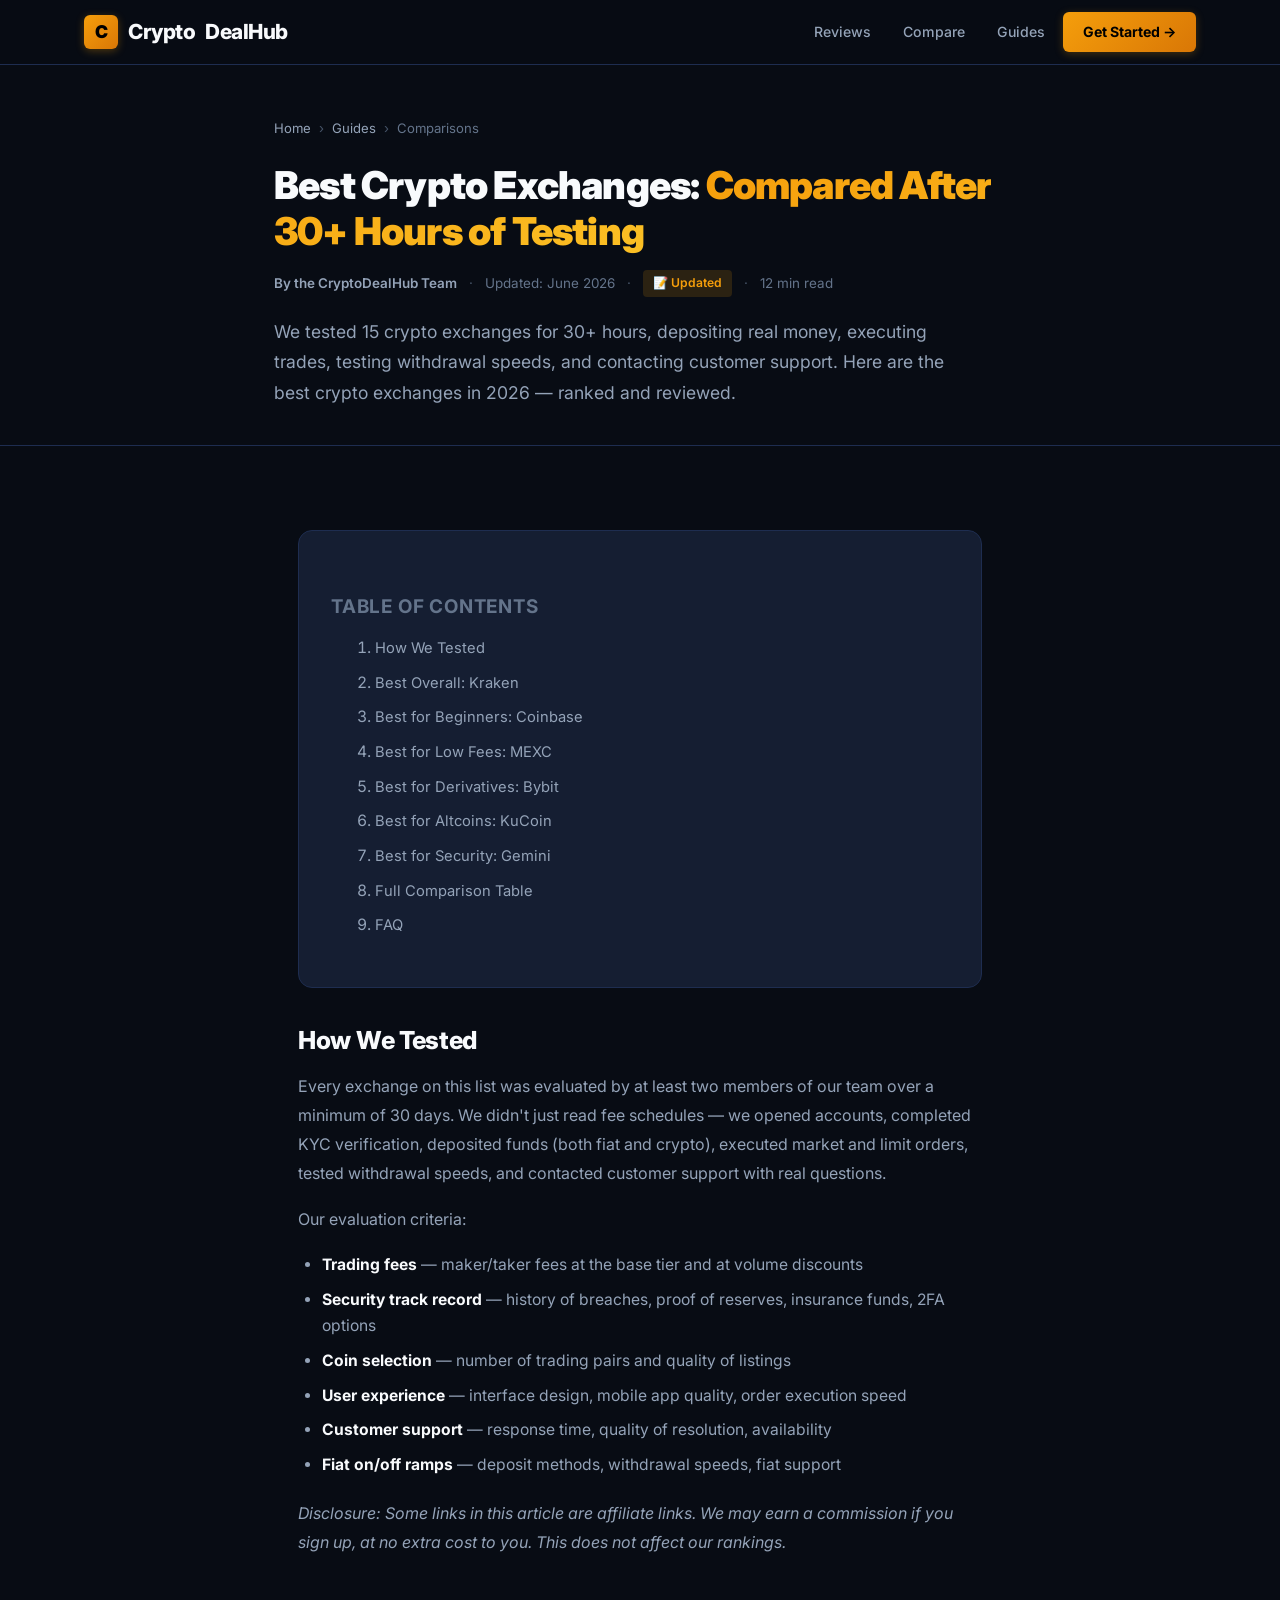
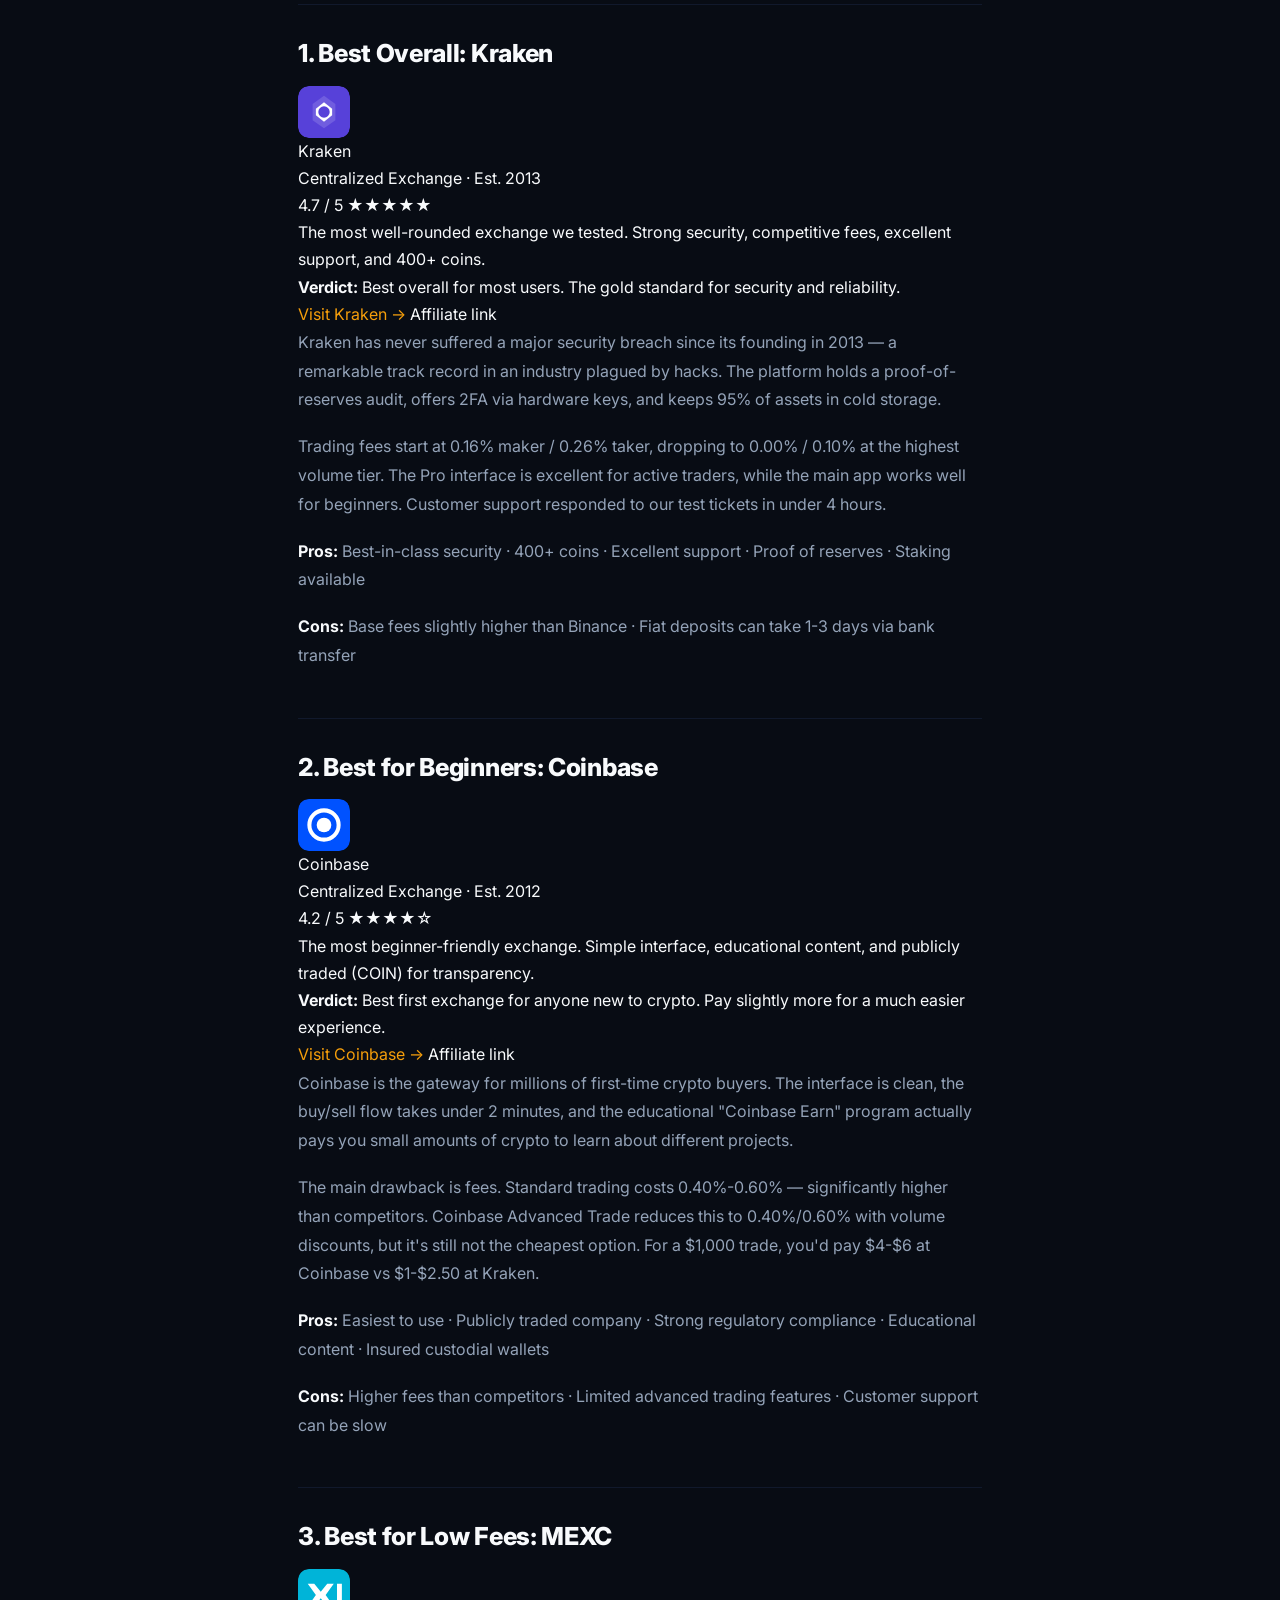
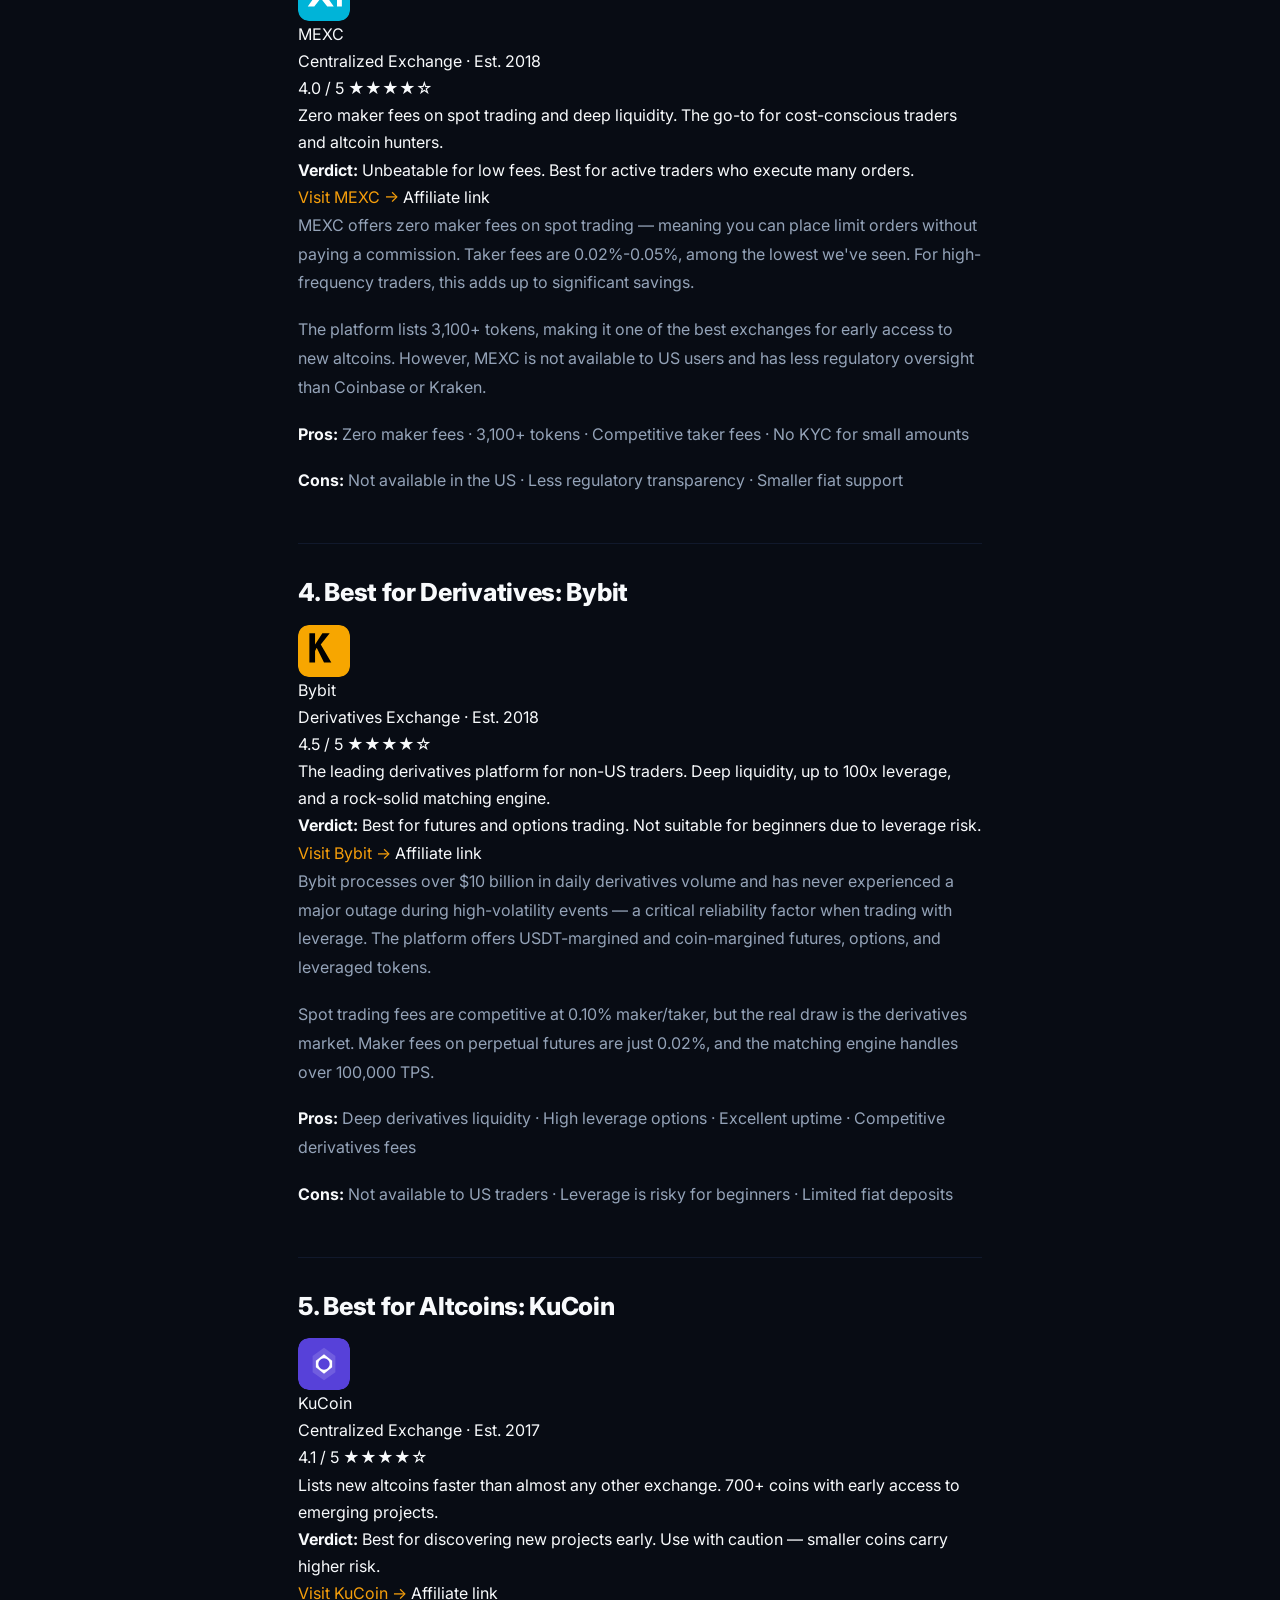
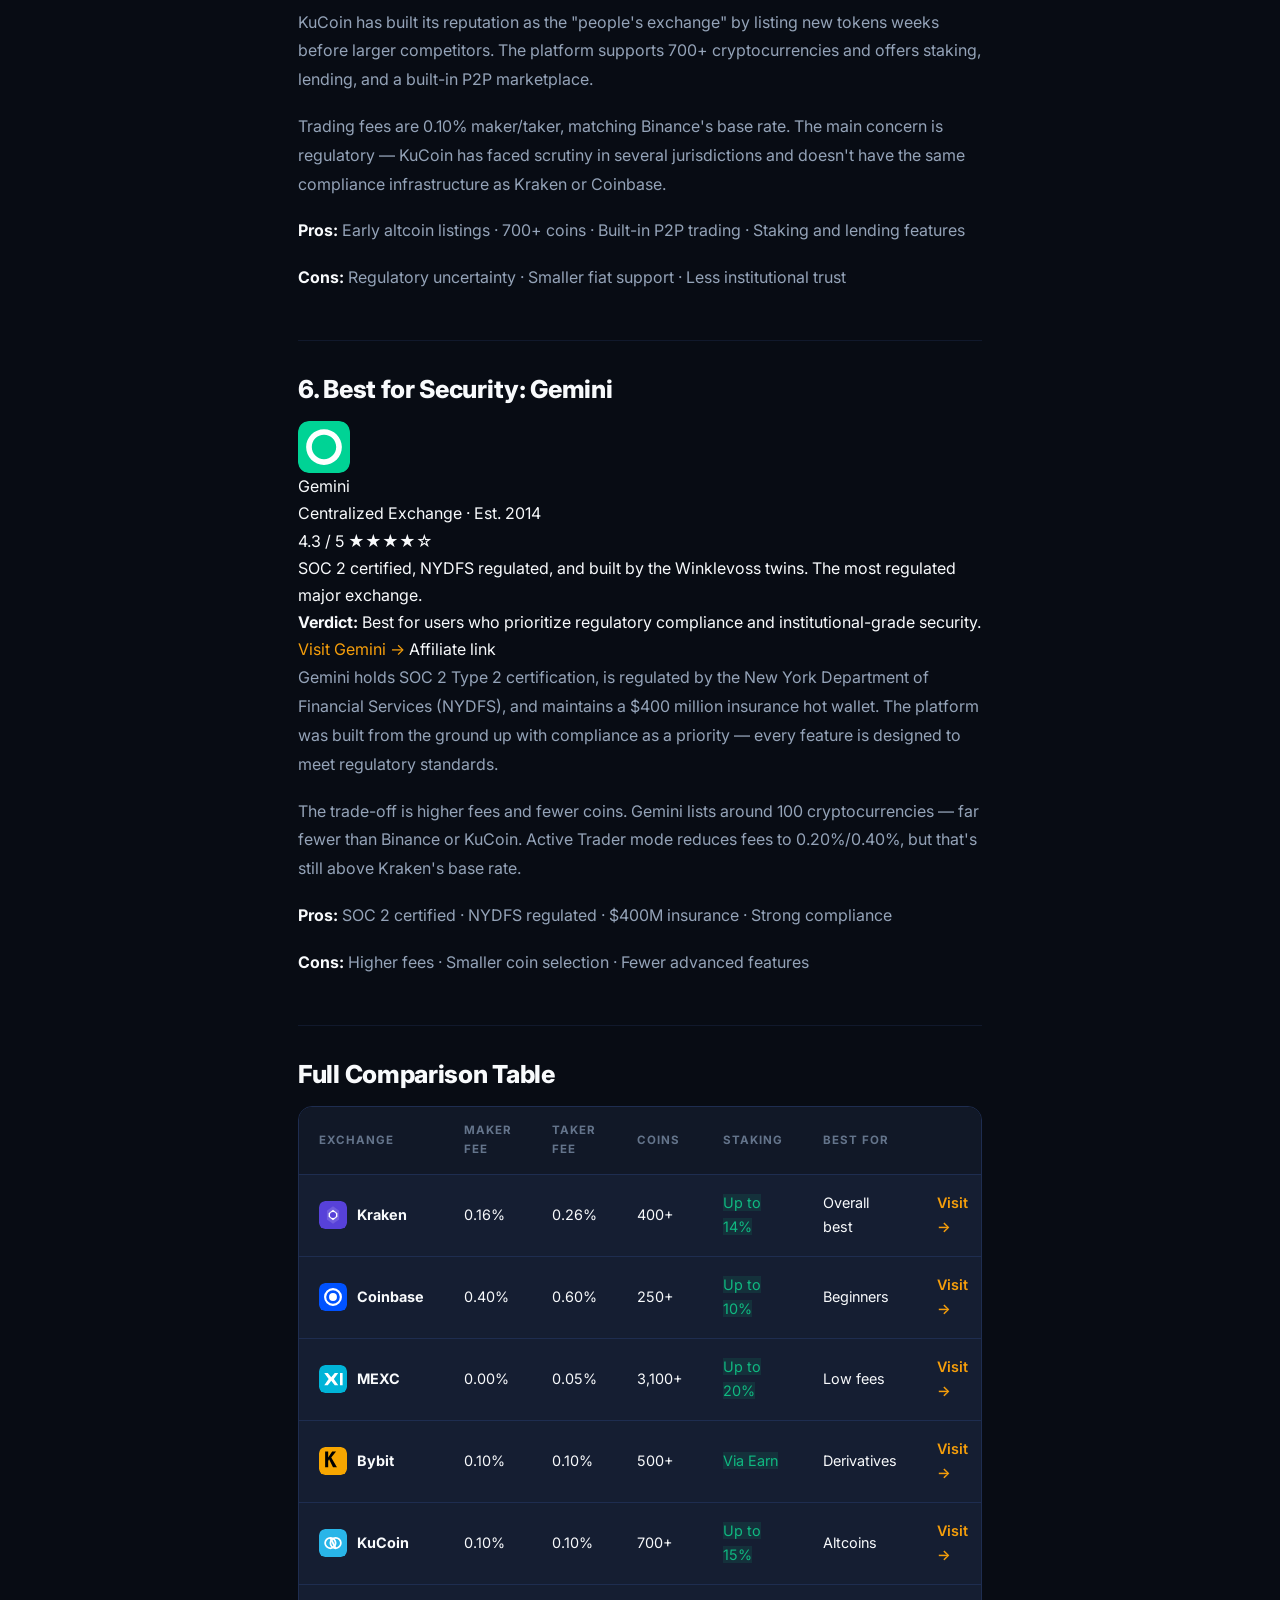
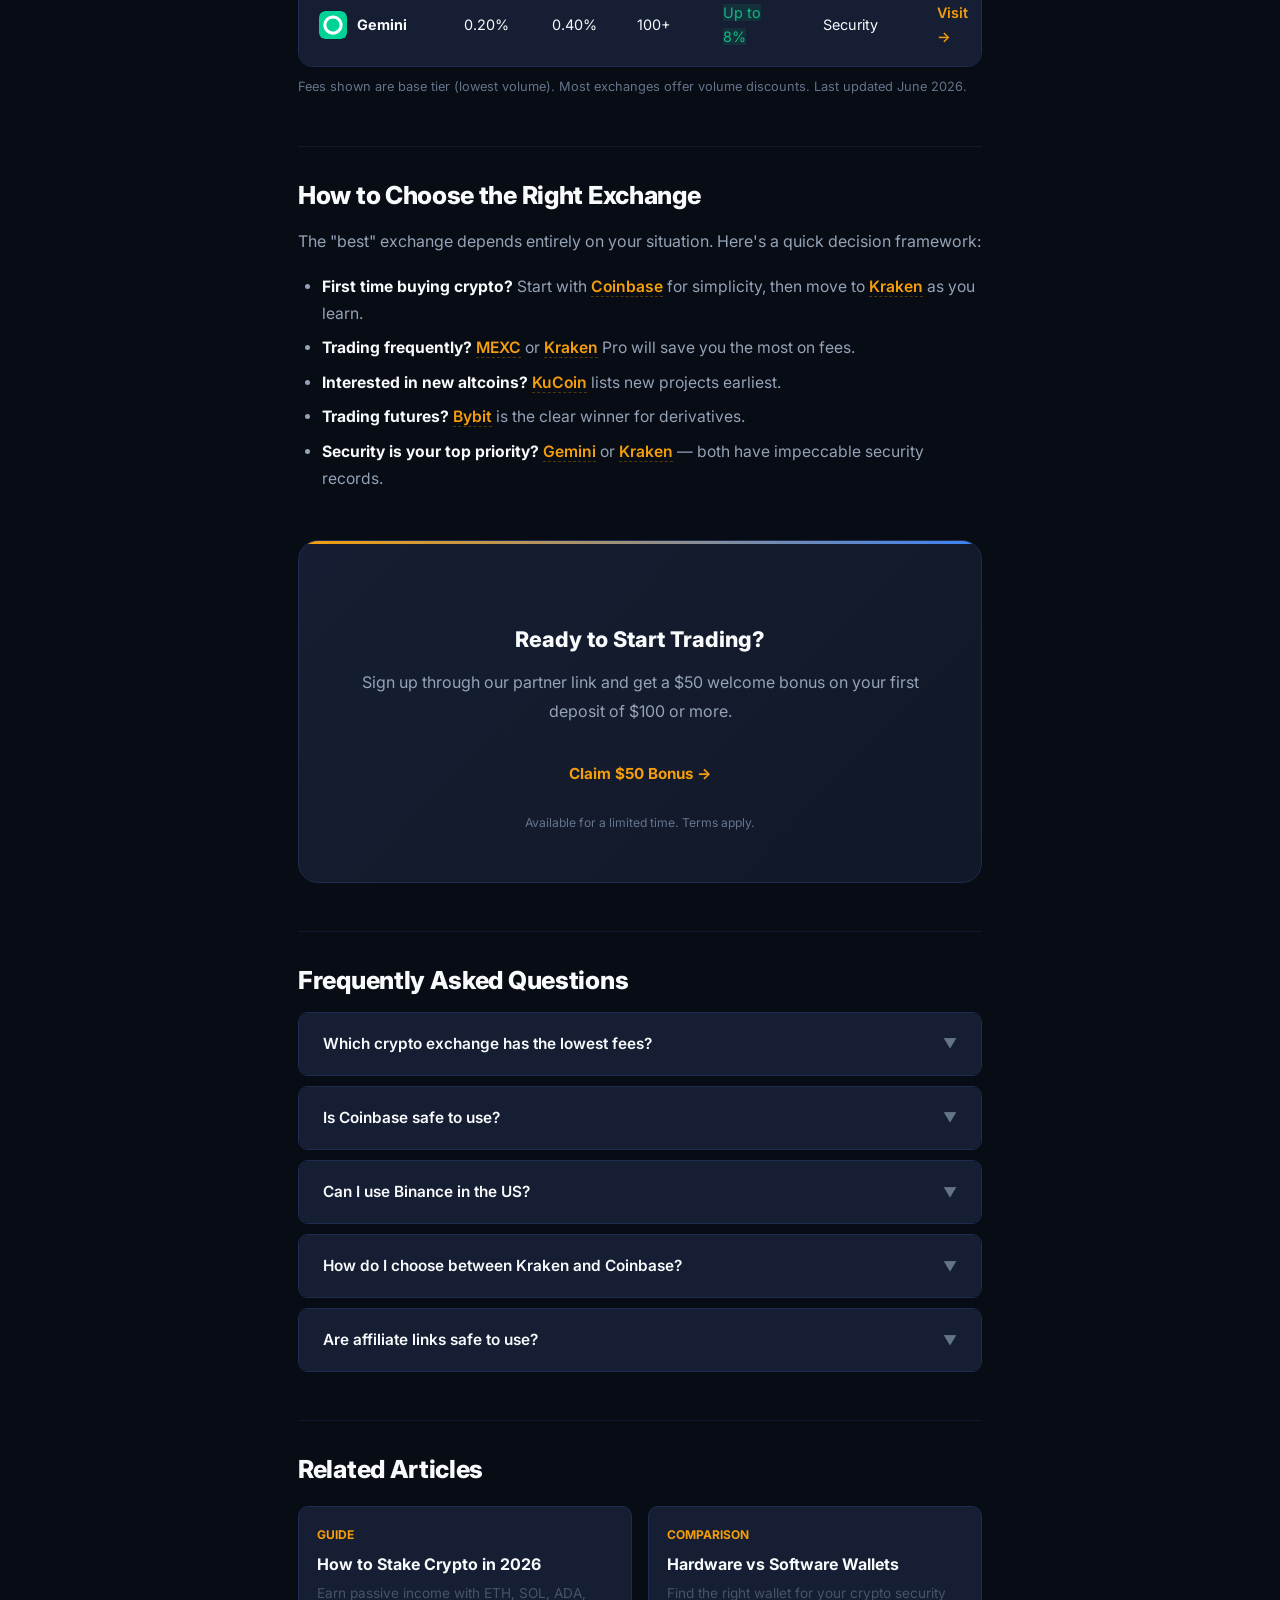
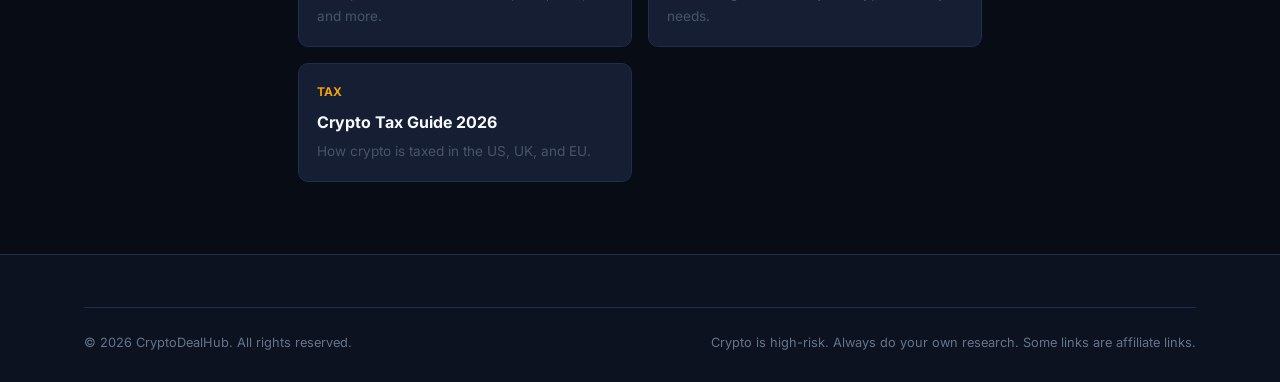
==== commit 39b9dc89: "Add real SVG logos for all platforms (Kraken, Coinbase, MetaMask, Ledger, MEXC, Bybit, KuCoin, Gemin" ====
--- a/article-1-best-exchanges.html
+++ b/article-1-best-exchanges.html
@@ -85,7 +85,7 @@
 
         <h2 id="best-overall">1. Best Overall: Kraken</h2>
         <div class="review-box">
-            <div class="rb-icon" style="background:linear-gradient(135deg,#5741d9,#7c3aed);">K</div>
+            <div class="rb-icon logo-icon" style="background:transparent;"><svg class="logo-svg" viewBox="0 0 32 32"><rect width="32" height="32" rx="7" fill="#5741D9"/><path d="M16 6L9 11V21L16 26L23 21V11L16 6Z" fill="#fff" fill-opacity="0.15"/><path d="M16 10L11 14V18L16 22L21 18V14L16 10Z" fill="#fff"/><circle cx="16" cy="16" r="3.5" fill="#5741D9"/></svg></div>
             <div class="rb-info">
                 <div class="rb-name">Kraken</div>
                 <div class="rb-tag">Centralized Exchange · Est. 2013</div>
@@ -105,7 +105,7 @@
 
         <h2 id="best-beginners">2. Best for Beginners: Coinbase</h2>
         <div class="review-box">
-            <div class="rb-icon" style="background:linear-gradient(135deg,#0052ff,#2563eb);">C</div>
+            <div class="rb-icon logo-icon"><img src="/images/coinbase.svg" alt="Coinbase" width="52" height="52"></div>
             <div class="rb-info">
                 <div class="rb-name">Coinbase</div>
                 <div class="rb-tag">Centralized Exchange · Est. 2012</div>
@@ -125,7 +125,7 @@
 
         <h2 id="best-fees">3. Best for Low Fees: MEXC</h2>
         <div class="review-box">
-            <div class="rb-icon" style="background:linear-gradient(135deg,#00b4d8,#0284c7);">M</div>
+            <div class="rb-icon logo-icon"><img src="/images/mexc.svg" alt="MEXC" width="52" height="52"></div>
             <div class="rb-info">
                 <div class="rb-name">MEXC</div>
                 <div class="rb-tag">Centralized Exchange · Est. 2018</div>
@@ -145,7 +145,7 @@
 
         <h2 id="best-derivatives">4. Best for Derivatives: Bybit</h2>
         <div class="review-box">
-            <div class="rb-icon" style="background:linear-gradient(135deg,#f7a600,#d97706);">B</div>
+            <div class="rb-icon logo-icon"><img src="/images/bybit.svg" alt="Bybit" width="52" height="52"></div>
             <div class="rb-info">
                 <div class="rb-name">Bybit</div>
                 <div class="rb-tag">Derivatives Exchange · Est. 2018</div>
@@ -165,7 +165,7 @@
 
         <h2 id="best-altcoins">5. Best for Altcoins: KuCoin</h2>
         <div class="review-box">
-            <div class="rb-icon" style="background:linear-gradient(135deg,#29b5e8,#0284c7);">K</div>
+            <div class="rb-icon logo-icon" style="background:transparent;"><svg class="logo-svg" viewBox="0 0 32 32"><rect width="32" height="32" rx="7" fill="#5741D9"/><path d="M16 6L9 11V21L16 26L23 21V11L16 6Z" fill="#fff" fill-opacity="0.15"/><path d="M16 10L11 14V18L16 22L21 18V14L16 10Z" fill="#fff"/><circle cx="16" cy="16" r="3.5" fill="#5741D9"/></svg></div>
             <div class="rb-info">
                 <div class="rb-name">KuCoin</div>
                 <div class="rb-tag">Centralized Exchange · Est. 2017</div>
@@ -185,7 +185,7 @@
 
         <h2 id="best-security">6. Best for Security: Gemini</h2>
         <div class="review-box">
-            <div class="rb-icon" style="background:linear-gradient(135deg,#00d395,#059669);">G</div>
+            <div class="rb-icon logo-icon"><img src="/images/gemini.svg" alt="Gemini" width="52" height="52"></div>
             <div class="rb-info">
                 <div class="rb-name">Gemini</div>
                 <div class="rb-tag">Centralized Exchange · Est. 2014</div>
@@ -219,7 +219,7 @@
                 </thead>
                 <tbody>
                     <tr>
-                        <td><strong>Kraken</strong></td>
+                        <td><div class="plat-name"><div class="plat-icon logo-icon"><img src="/images/kraken.svg" alt="Kraken" width="28" height="28"></div>Kraken</div></td>
                         <td>0.16%</td>
                         <td>0.26%</td>
                         <td>400+</td>
@@ -228,7 +228,7 @@
                         <td><a href="#" target="_blank" rel="noopener">Visit →</a></td>
                     </tr>
                     <tr>
-                        <td><strong>Coinbase</strong></td>
+                        <td><div class="plat-name"><div class="plat-icon logo-icon"><img src="/images/coinbase.svg" alt="Coinbase" width="28" height="28"></div>Coinbase</div></td>
                         <td>0.40%</td>
                         <td>0.60%</td>
                         <td>250+</td>
@@ -237,7 +237,7 @@
                         <td><a href="#" target="_blank" rel="noopener">Visit →</a></td>
                     </tr>
                     <tr>
-                        <td><strong>MEXC</strong></td>
+                        <td><div class="plat-name"><div class="plat-icon logo-icon"><img src="/images/mexc.svg" alt="MEXC" width="28" height="28"></div>MEXC</div></td>
                         <td>0.00%</td>
                         <td>0.05%</td>
                         <td>3,100+</td>
@@ -246,7 +246,7 @@
                         <td><a href="#" target="_blank" rel="noopener">Visit →</a></td>
                     </tr>
                     <tr>
-                        <td><strong>Bybit</strong></td>
+                        <td><div class="plat-name"><div class="plat-icon logo-icon"><img src="/images/bybit.svg" alt="Bybit" width="28" height="28"></div>Bybit</div></td>
                         <td>0.10%</td>
                         <td>0.10%</td>
                         <td>500+</td>
@@ -255,7 +255,7 @@
                         <td><a href="#" target="_blank" rel="noopener">Visit →</a></td>
                     </tr>
                     <tr>
-                        <td><strong>KuCoin</strong></td>
+                        <td><div class="plat-name"><div class="plat-icon logo-icon"><img src="/images/kucoin.svg" alt="KuCoin" width="28" height="28"></div>KuCoin</div></td>
                         <td>0.10%</td>
                         <td>0.10%</td>
                         <td>700+</td>
@@ -264,7 +264,7 @@
                         <td><a href="#" target="_blank" rel="noopener">Visit →</a></td>
                     </tr>
                     <tr>
-                        <td><strong>Gemini</strong></td>
+                        <td><div class="plat-name"><div class="plat-icon logo-icon"><img src="/images/gemini.svg" alt="Gemini" width="28" height="28"></div>Gemini</div></td>
                         <td>0.20%</td>
                         <td>0.40%</td>
                         <td>100+</td>
--- a/css/style.css
+++ b/css/style.css
@@ -453,7 +453,15 @@
   .foot-grid { grid-template-columns: 1fr 1fr; gap: 32px; }
 }
 
-/* ── INLINE LINK ── */
+/* ── LOGOS ── */
+.logo-icon { display: flex; align-items: center; justify-content: center; }
+.logo-icon svg, .logo-icon img { width: 100%; height: 100%; }
+.review-icon.logo-icon { width: 48px; height: 48px; border-radius: var(--radius); overflow: hidden; background: transparent !important; box-shadow: none; }
+.review-icon.logo-icon svg { width: 48px; height: 48px; border-radius: var(--radius); }
+.plat-icon.logo-icon { width: 28px; height: 28px; border-radius: 6px; overflow: hidden; background: transparent !important; }
+.plat-icon.logo-icon svg { width: 28px; height: 28px; border-radius: 6px; }
+.rb-icon.logo-icon { width: 52px; height: 52px; border-radius: var(--radius); overflow: hidden; background: transparent !important; }
+.rb-icon.logo-icon svg { width: 52px; height: 52px; border-radius: var(--radius); }
 .inline-link { color: var(--accent); font-weight: 600; text-decoration: none; border-bottom: 1px dashed rgba(245,158,11,0.3); transition: all 0.2s; }
 .inline-link:hover { color: var(--accent-hover); border-bottom-color: var(--accent); }
 
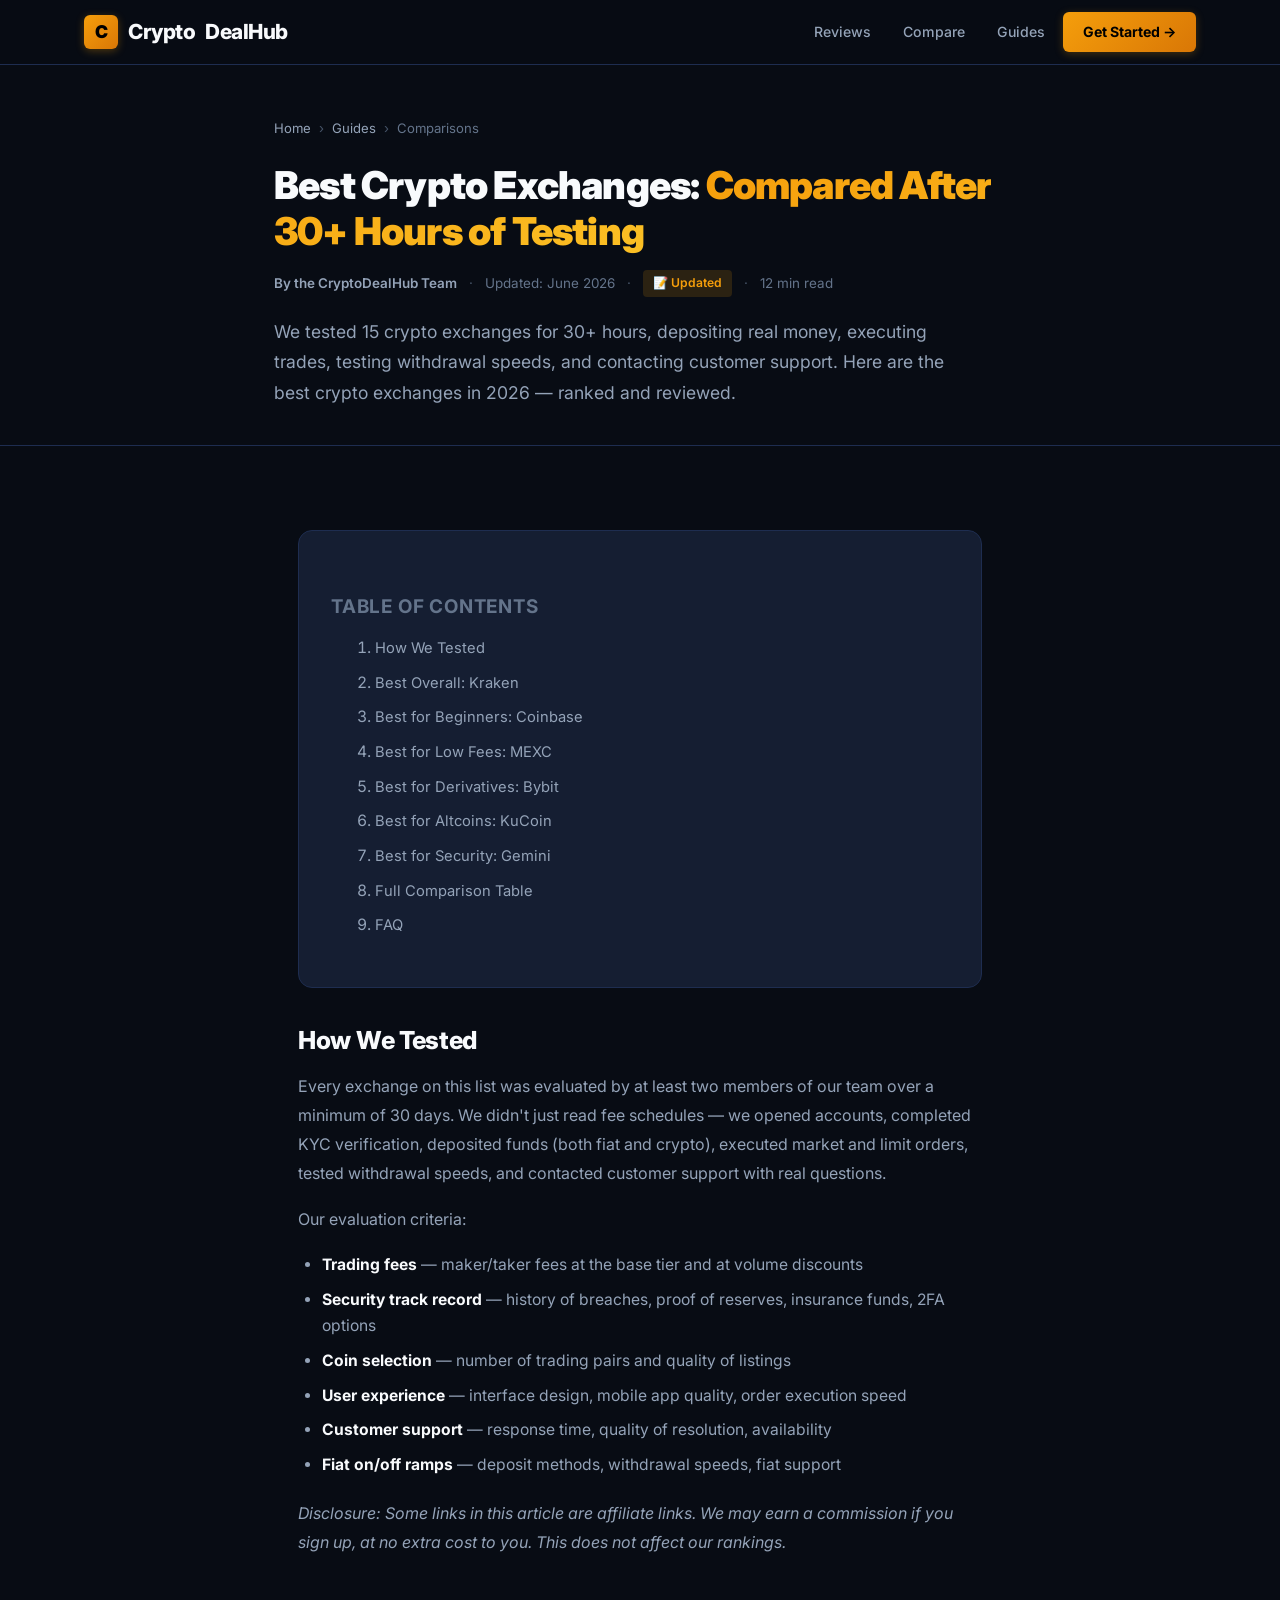
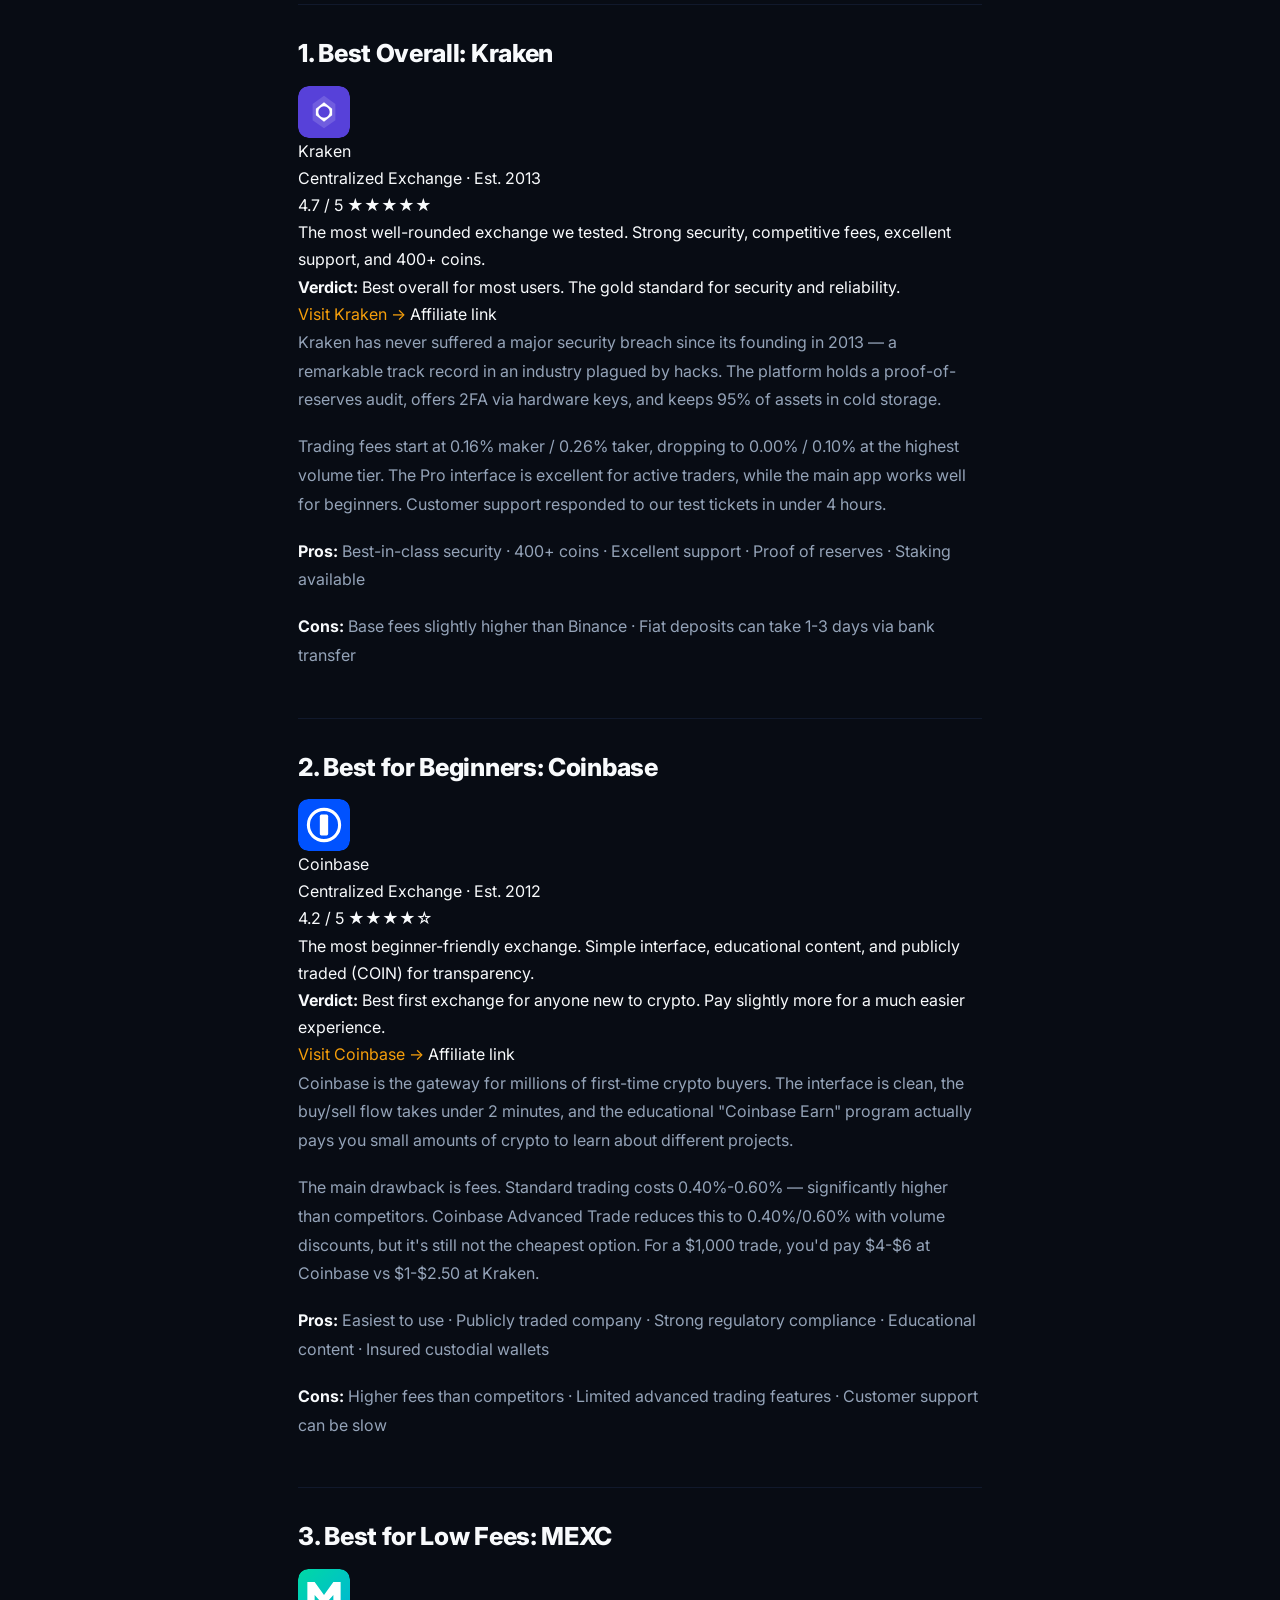
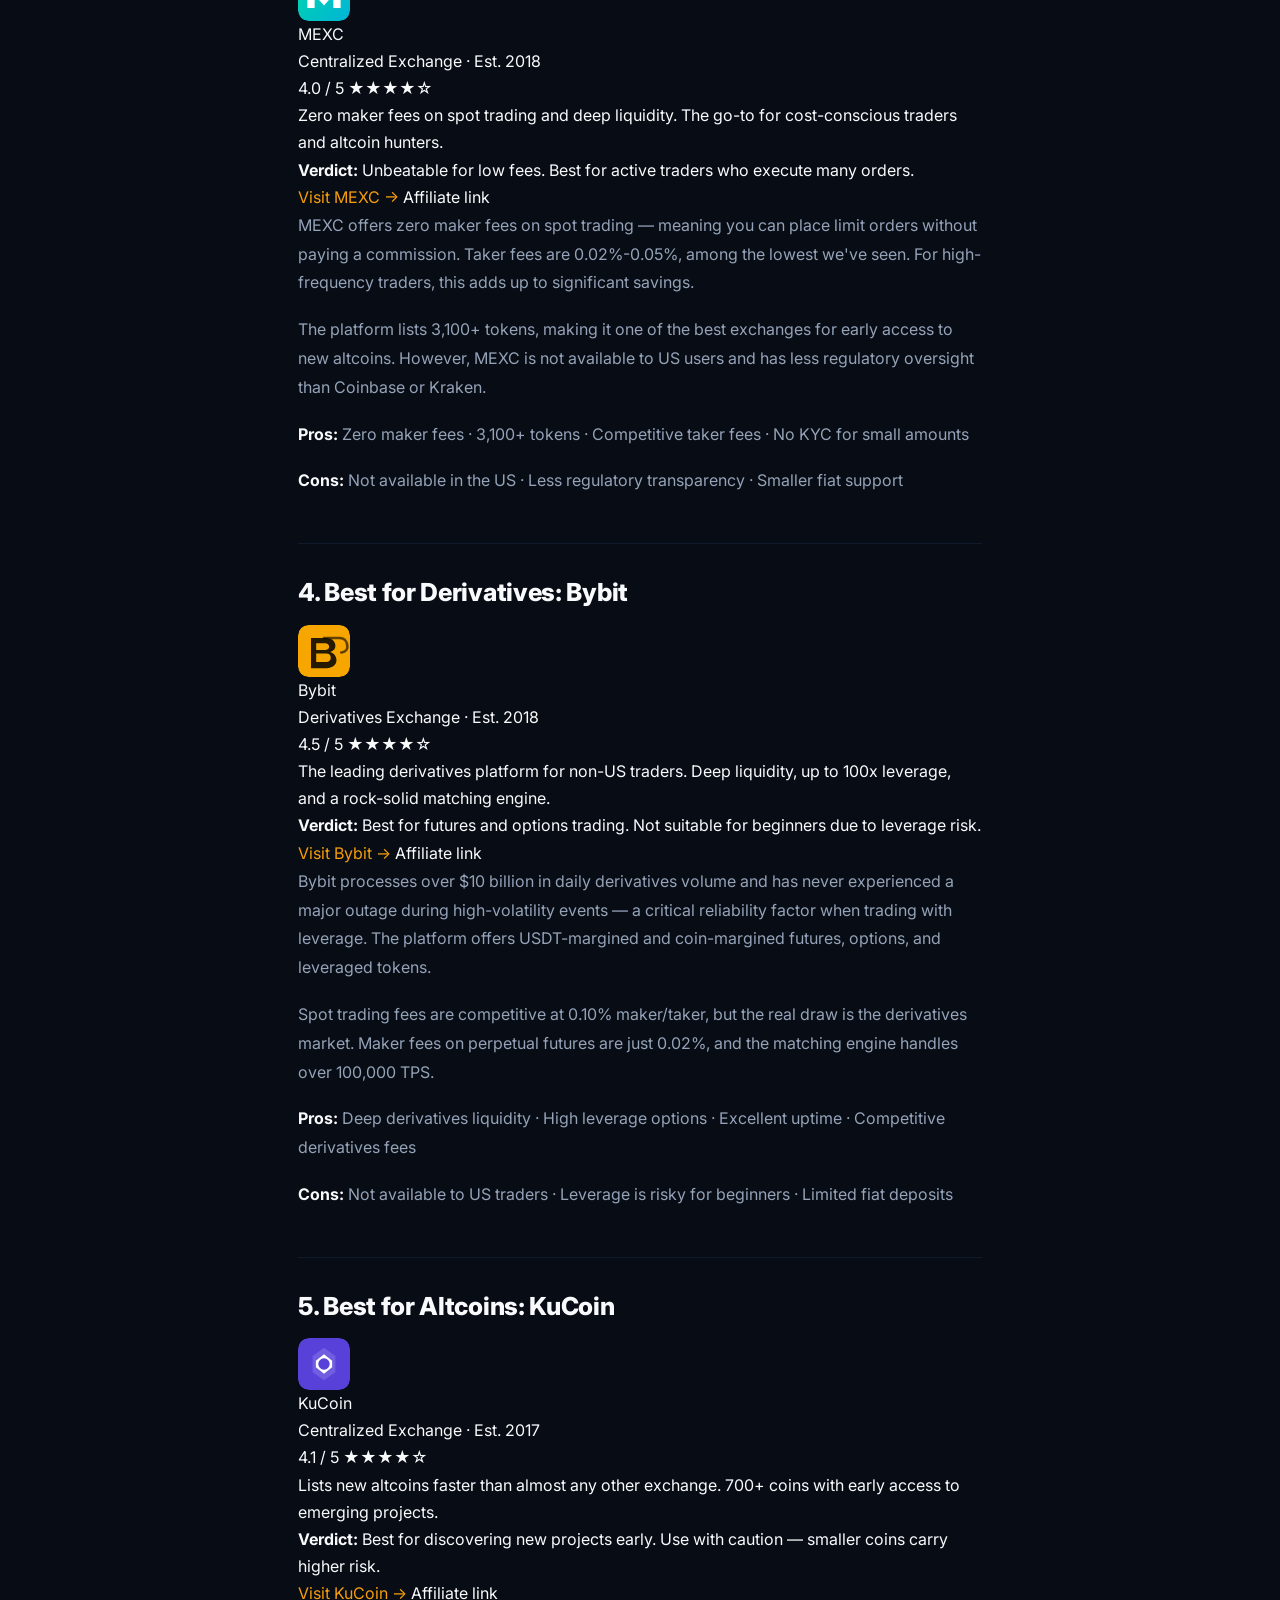
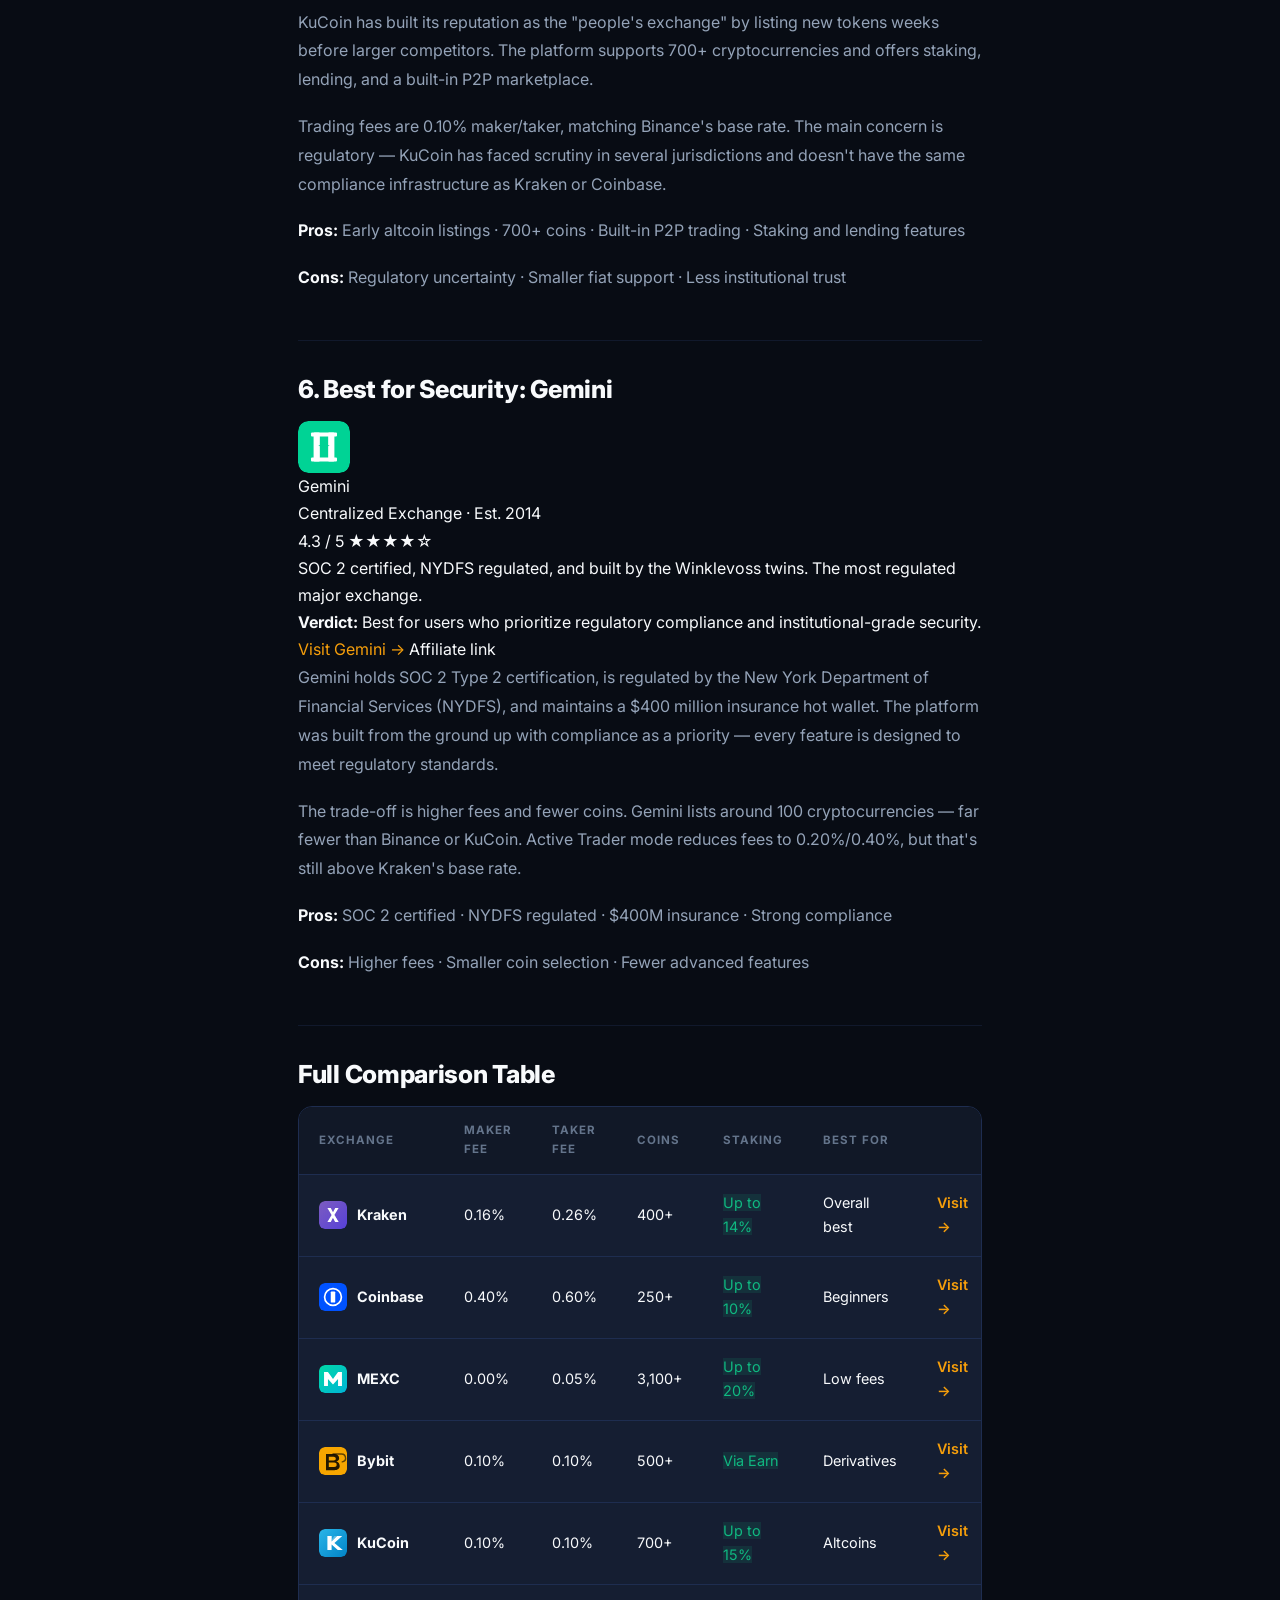
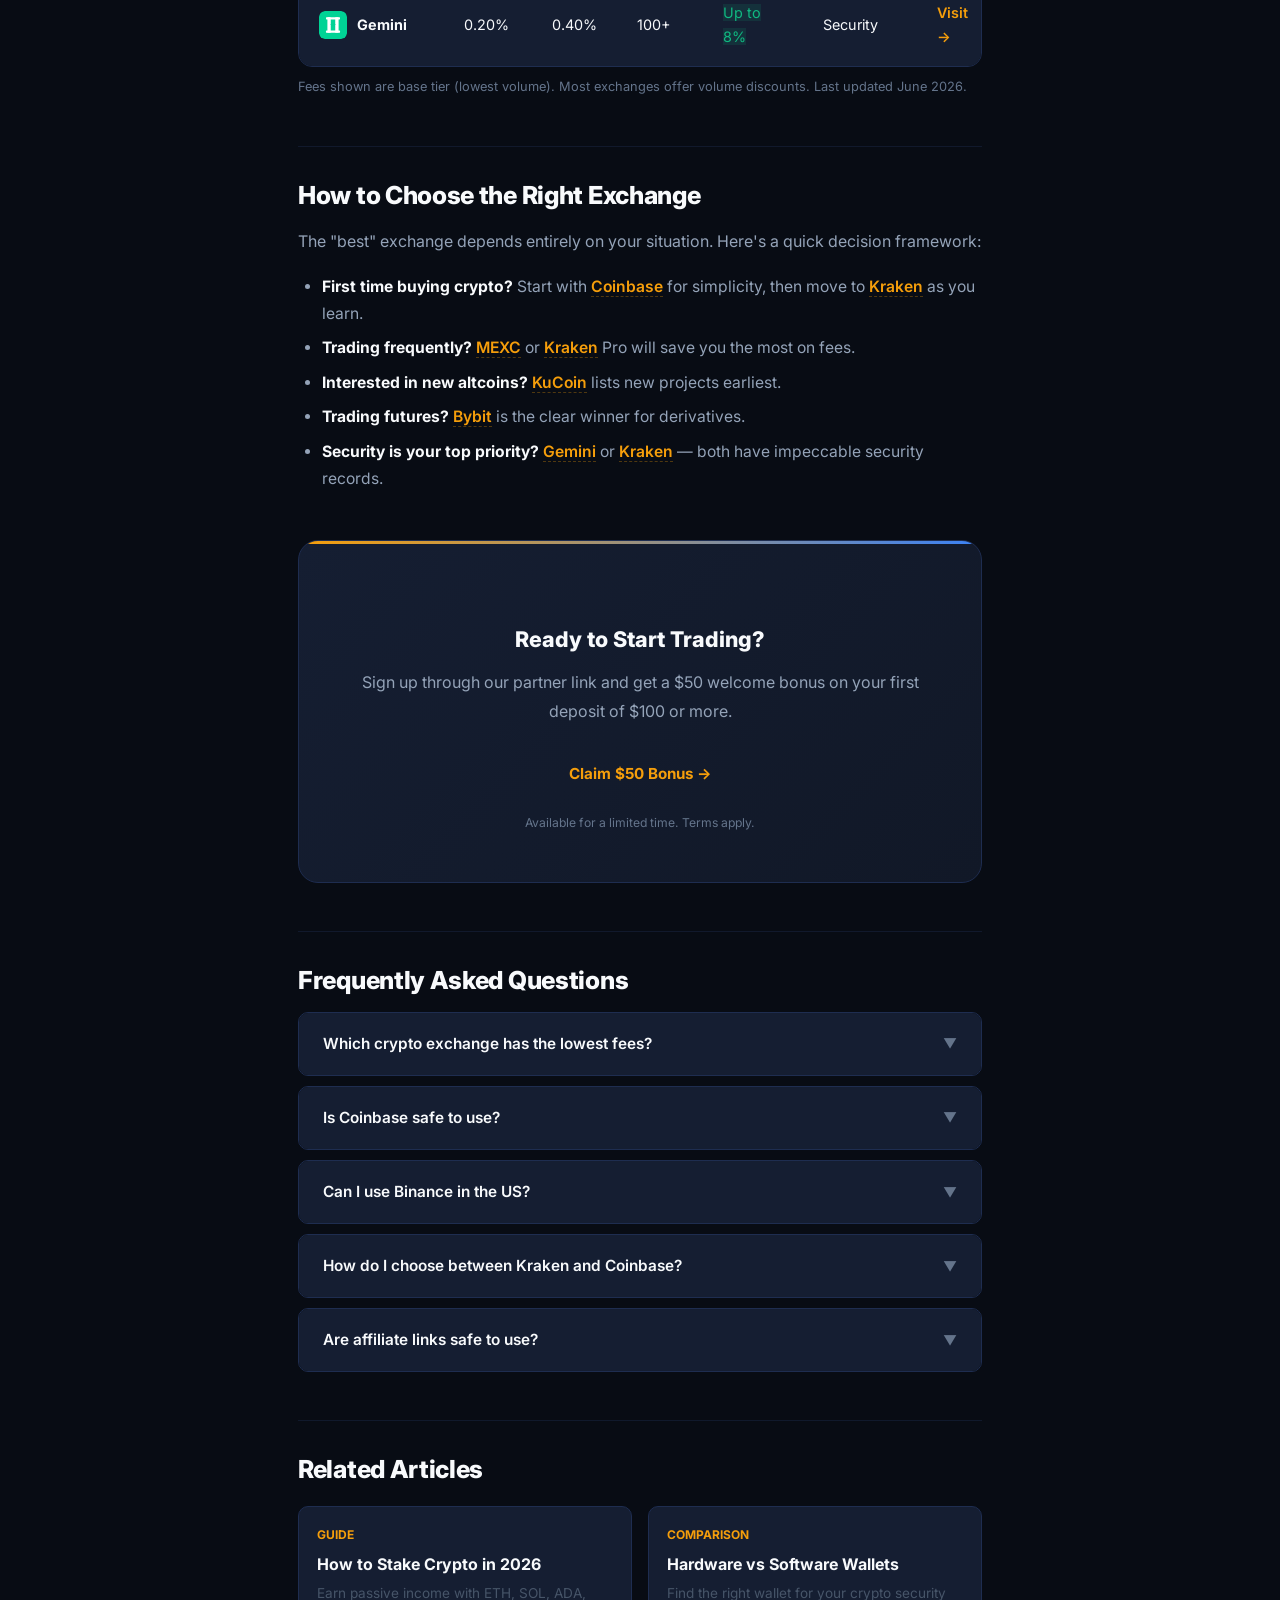
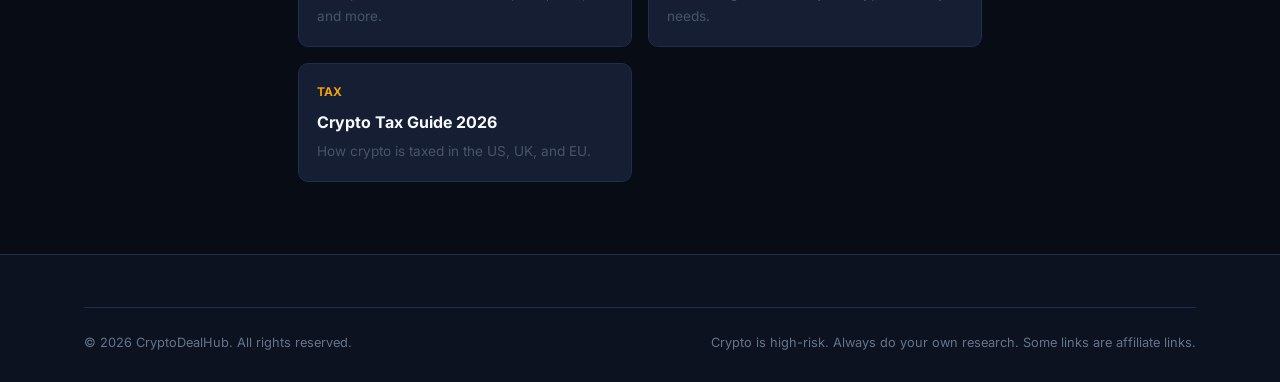
==== commit 799350ec: "Replace letter icons with proper brand SVG logos for all platforms" ====
--- a/article-1-best-exchanges.html
+++ b/article-1-best-exchanges.html
@@ -105,7 +105,7 @@
 
         <h2 id="best-beginners">2. Best for Beginners: Coinbase</h2>
         <div class="review-box">
-            <div class="rb-icon logo-icon"><img src="/images/coinbase.svg" alt="Coinbase" width="52" height="52"></div>
+            <div class="rb-icon logo-icon"><img src="/images/coinbase.svg" alt="Coinbase" width="52" height="52" loading="lazy"></div>
             <div class="rb-info">
                 <div class="rb-name">Coinbase</div>
                 <div class="rb-tag">Centralized Exchange · Est. 2012</div>
@@ -125,7 +125,7 @@
 
         <h2 id="best-fees">3. Best for Low Fees: MEXC</h2>
         <div class="review-box">
-            <div class="rb-icon logo-icon"><img src="/images/mexc.svg" alt="MEXC" width="52" height="52"></div>
+            <div class="rb-icon logo-icon"><img src="/images/mexc.svg" alt="MEXC" width="52" height="52" loading="lazy"></div>
             <div class="rb-info">
                 <div class="rb-name">MEXC</div>
                 <div class="rb-tag">Centralized Exchange · Est. 2018</div>
@@ -145,7 +145,7 @@
 
         <h2 id="best-derivatives">4. Best for Derivatives: Bybit</h2>
         <div class="review-box">
-            <div class="rb-icon logo-icon"><img src="/images/bybit.svg" alt="Bybit" width="52" height="52"></div>
+            <div class="rb-icon logo-icon"><img src="/images/bybit.svg" alt="Bybit" width="52" height="52" loading="lazy"></div>
             <div class="rb-info">
                 <div class="rb-name">Bybit</div>
                 <div class="rb-tag">Derivatives Exchange · Est. 2018</div>
@@ -185,7 +185,7 @@
 
         <h2 id="best-security">6. Best for Security: Gemini</h2>
         <div class="review-box">
-            <div class="rb-icon logo-icon"><img src="/images/gemini.svg" alt="Gemini" width="52" height="52"></div>
+            <div class="rb-icon logo-icon"><img src="/images/gemini.svg" alt="Gemini" width="52" height="52" loading="lazy"></div>
             <div class="rb-info">
                 <div class="rb-name">Gemini</div>
                 <div class="rb-tag">Centralized Exchange · Est. 2014</div>
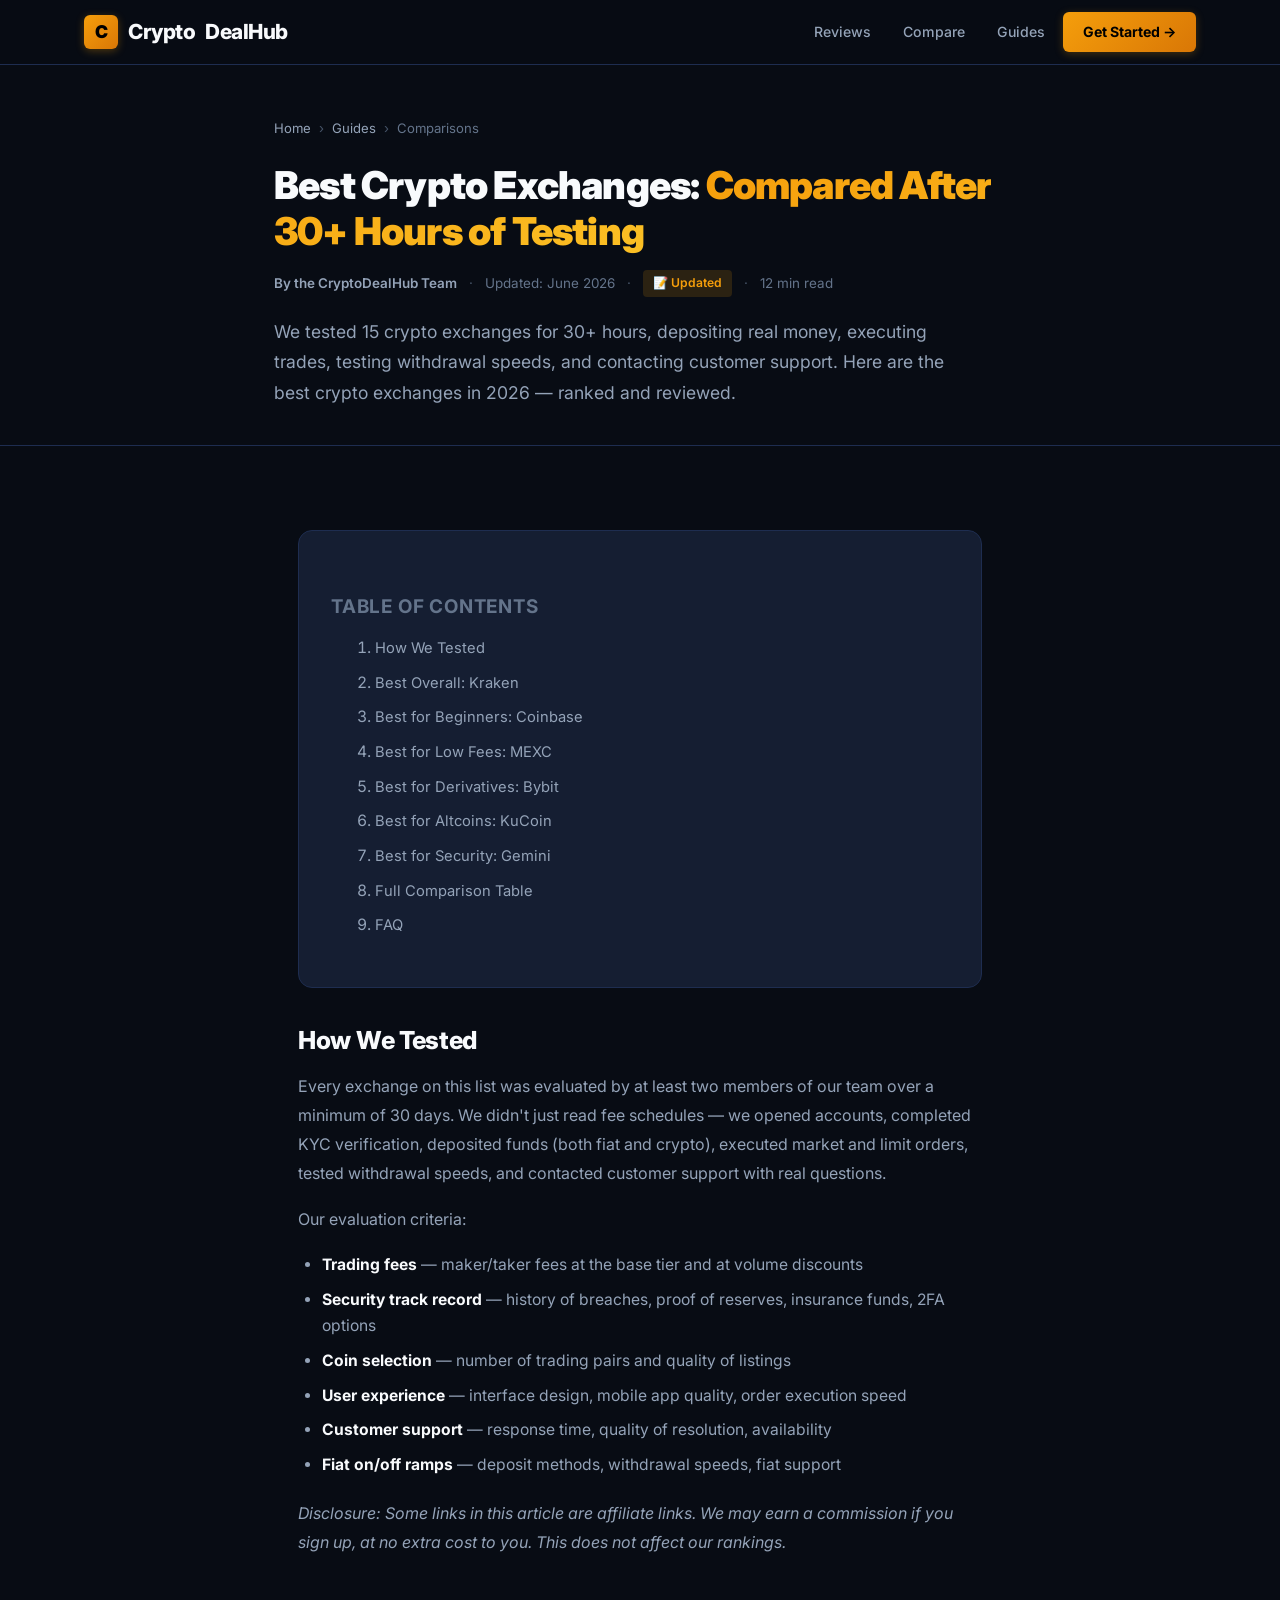
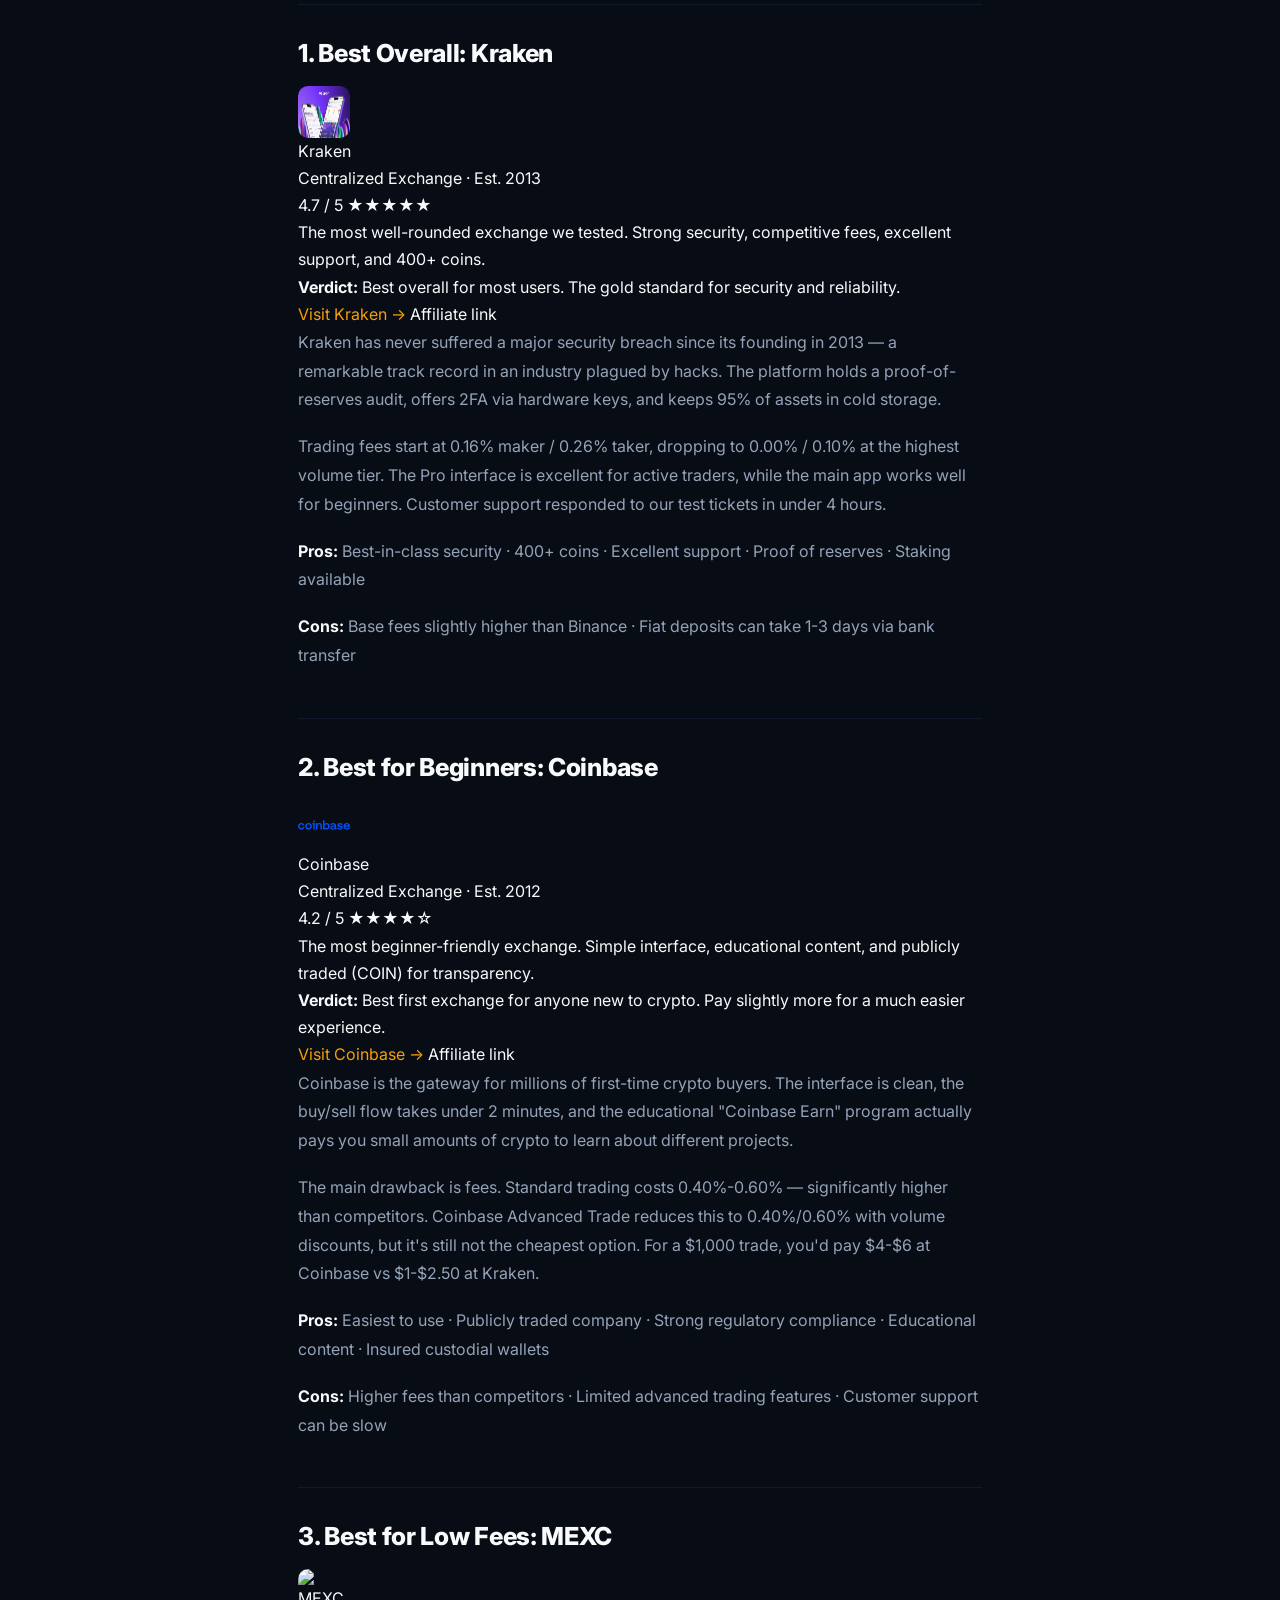
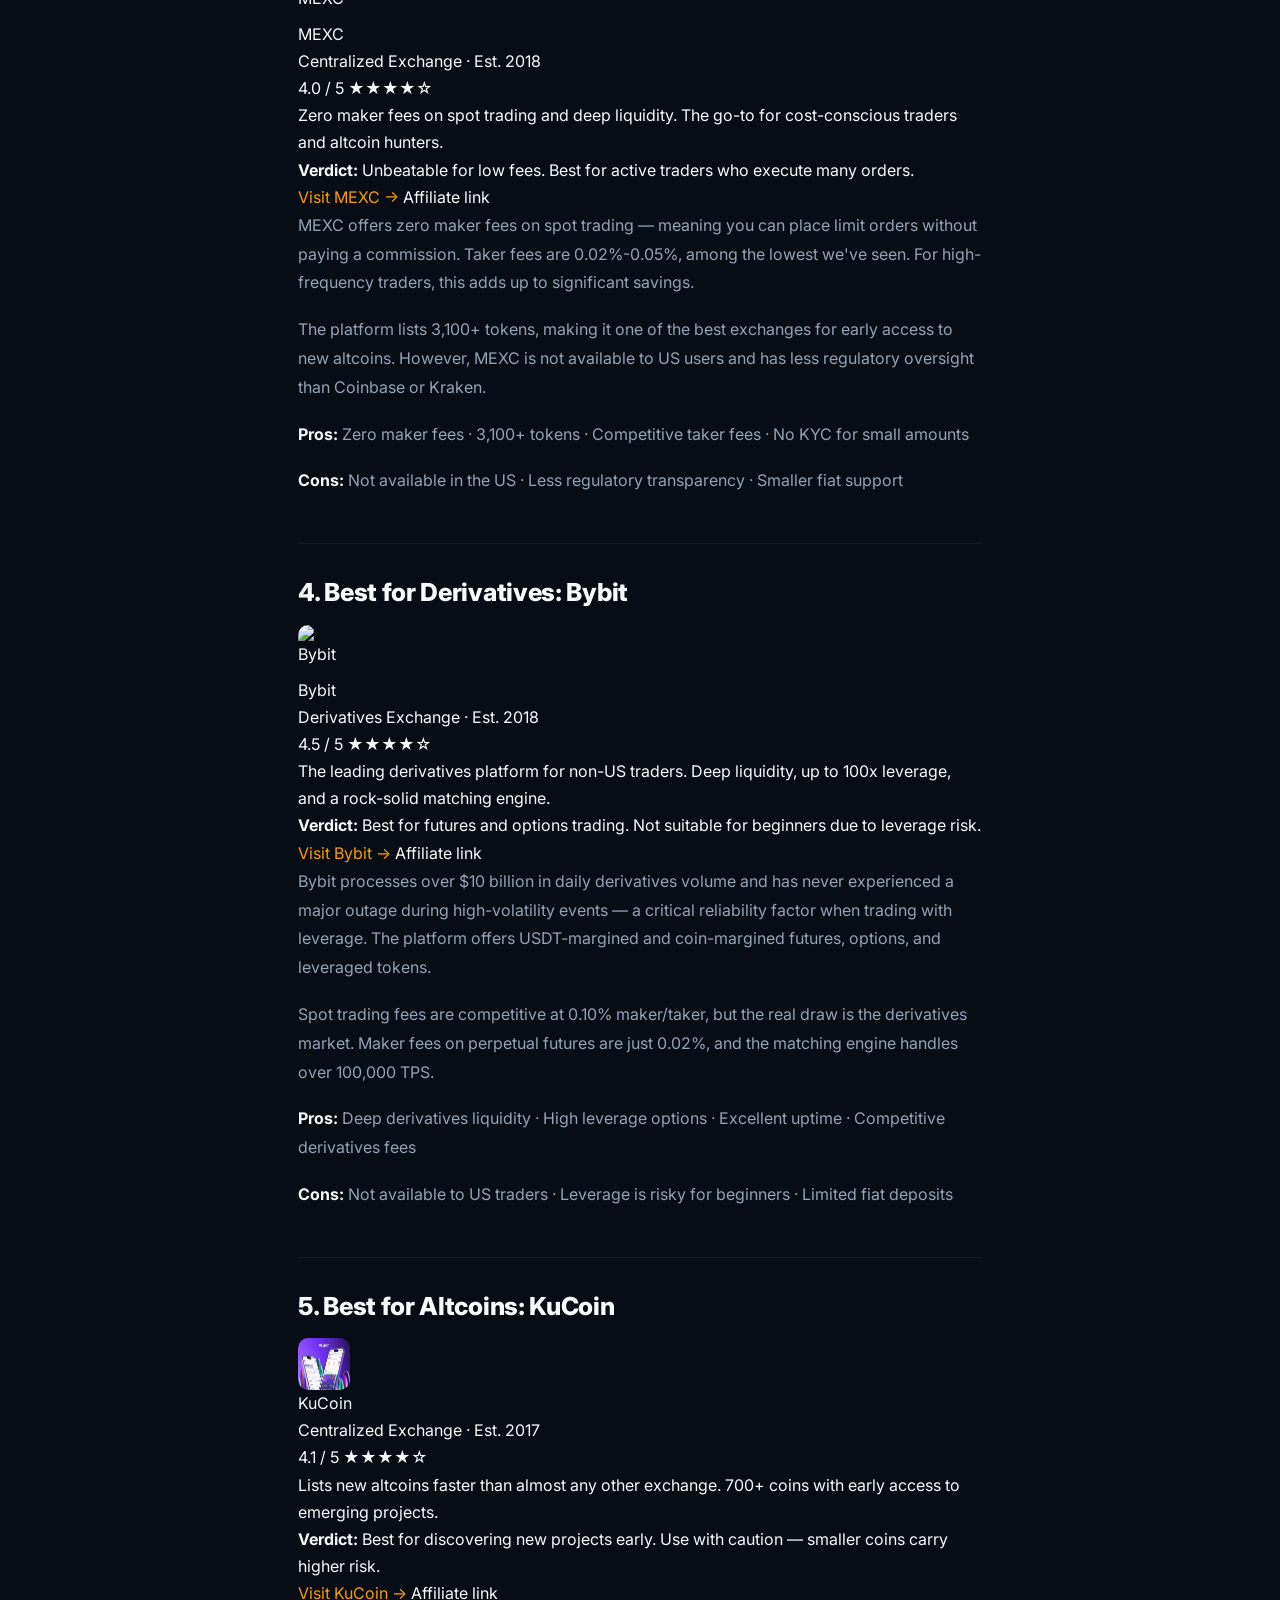
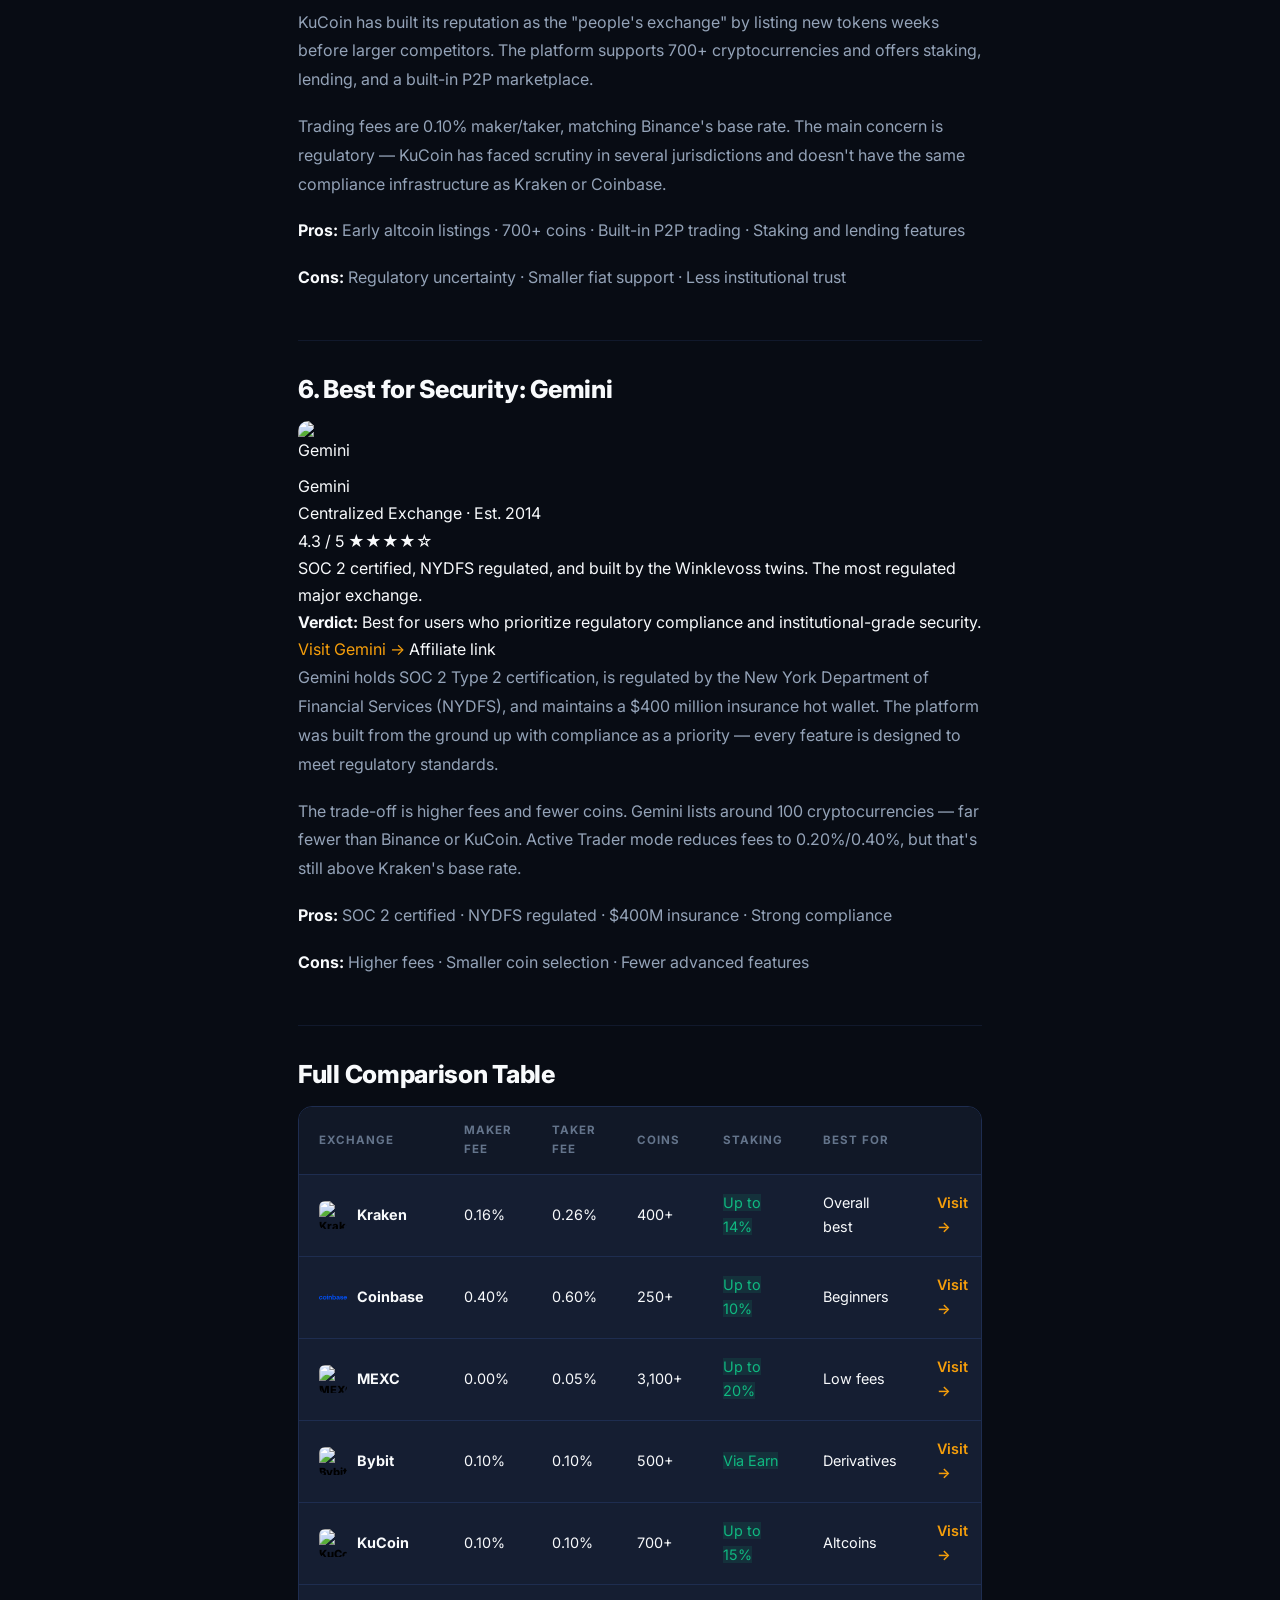
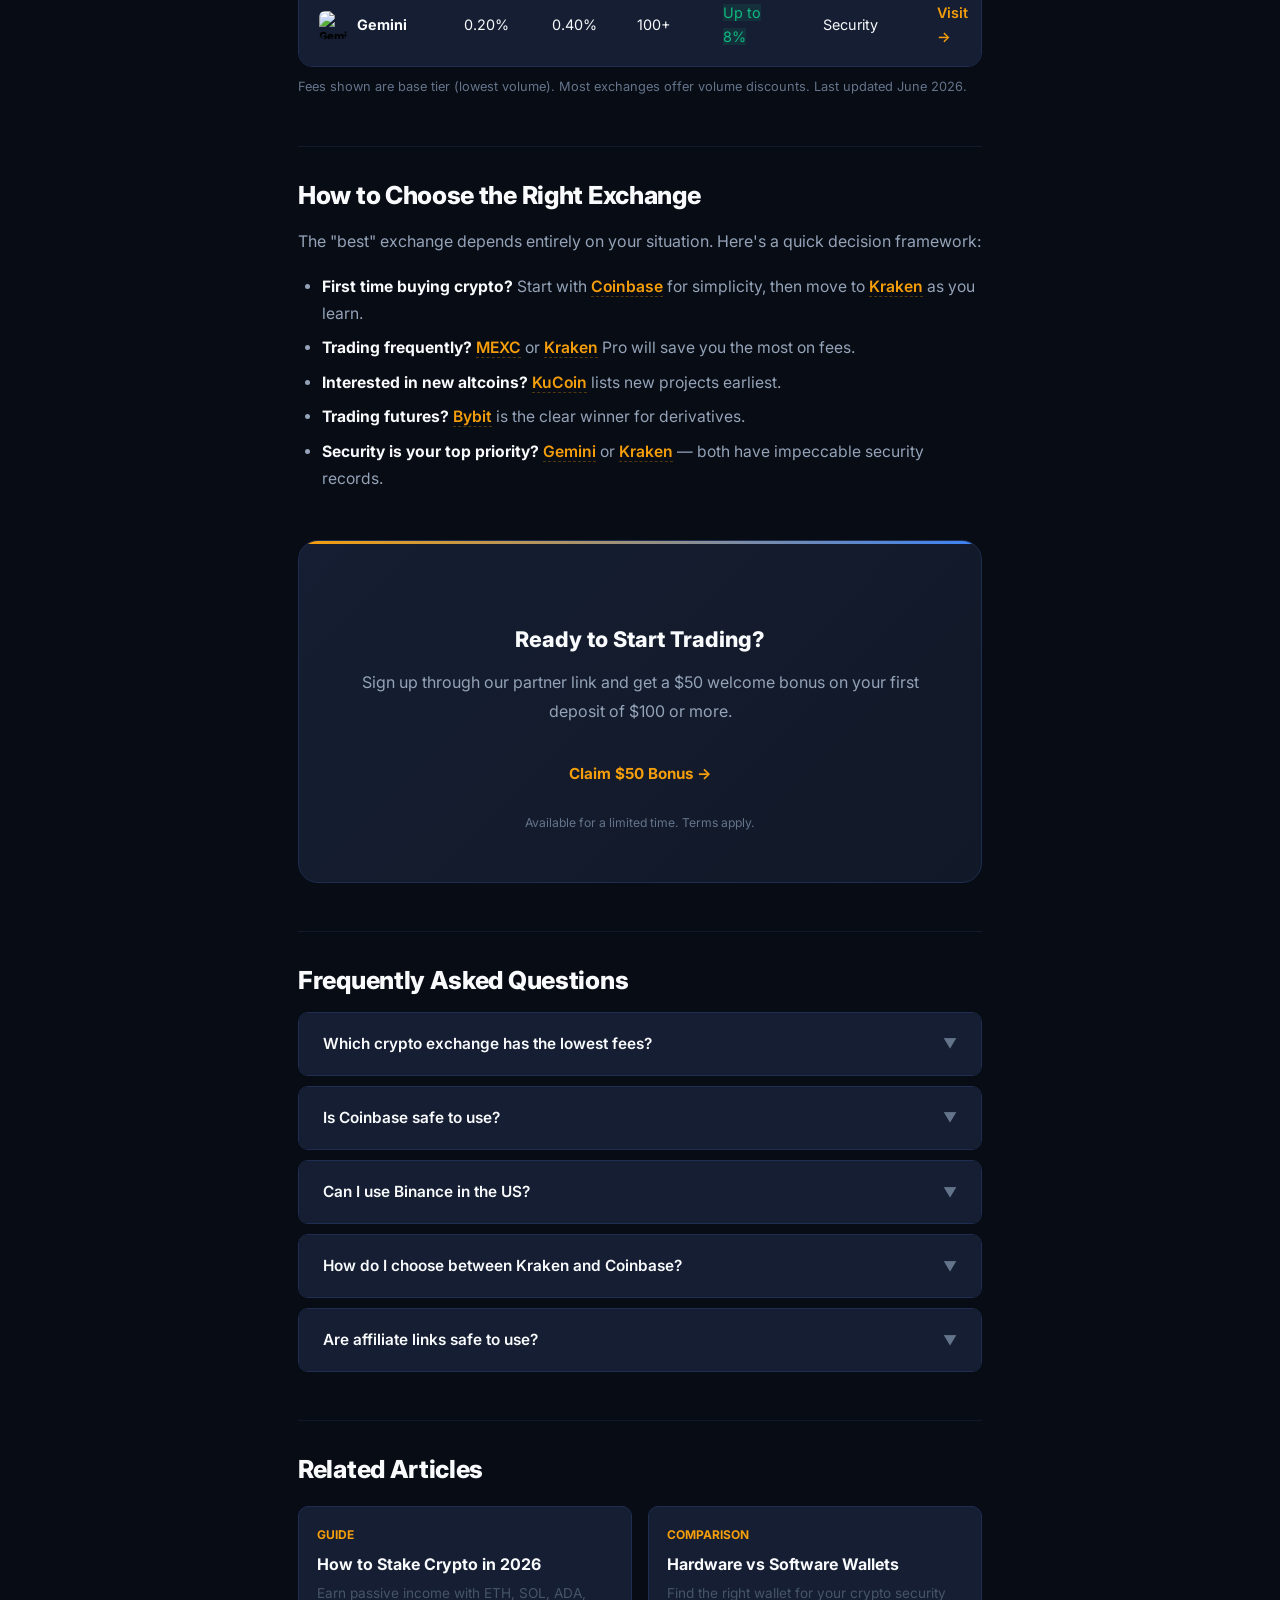
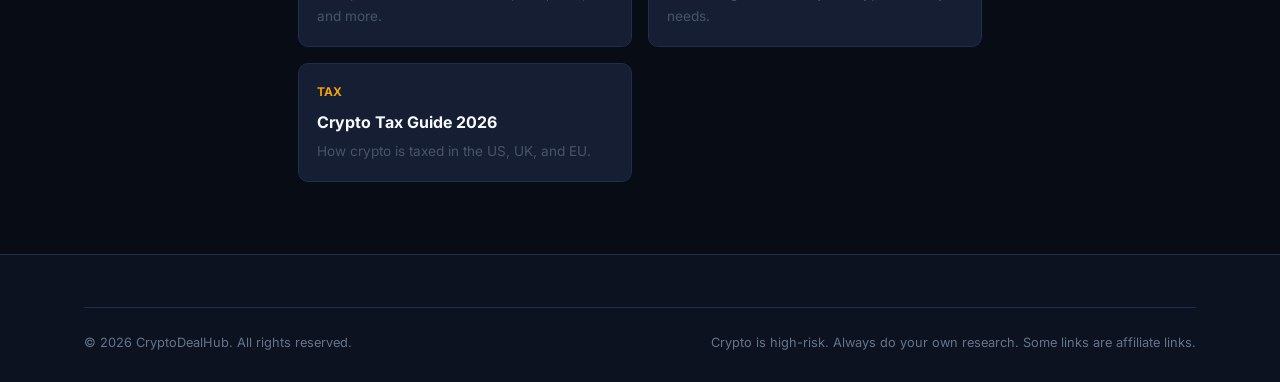
==== commit 36f8706e: "Replace SVG placeholders with real brand logo images" ====
--- a/article-1-best-exchanges.html
+++ b/article-1-best-exchanges.html
@@ -85,7 +85,7 @@
 
         <h2 id="best-overall">1. Best Overall: Kraken</h2>
         <div class="review-box">
-            <div class="rb-icon logo-icon" style="background:transparent;"><svg class="logo-svg" viewBox="0 0 32 32"><rect width="32" height="32" rx="7" fill="#5741D9"/><path d="M16 6L9 11V21L16 26L23 21V11L16 6Z" fill="#fff" fill-opacity="0.15"/><path d="M16 10L11 14V18L16 22L21 18V14L16 10Z" fill="#fff"/><circle cx="16" cy="16" r="3.5" fill="#5741D9"/></svg></div>
+            <div class="rb-icon logo-icon"><img src="/images/kraken.png" alt="Kraken" width="52" height="52"></div>
             <div class="rb-info">
                 <div class="rb-name">Kraken</div>
                 <div class="rb-tag">Centralized Exchange · Est. 2013</div>
@@ -165,7 +165,7 @@
 
         <h2 id="best-altcoins">5. Best for Altcoins: KuCoin</h2>
         <div class="review-box">
-            <div class="rb-icon logo-icon" style="background:transparent;"><svg class="logo-svg" viewBox="0 0 32 32"><rect width="32" height="32" rx="7" fill="#5741D9"/><path d="M16 6L9 11V21L16 26L23 21V11L16 6Z" fill="#fff" fill-opacity="0.15"/><path d="M16 10L11 14V18L16 22L21 18V14L16 10Z" fill="#fff"/><circle cx="16" cy="16" r="3.5" fill="#5741D9"/></svg></div>
+            <div class="rb-icon logo-icon"><img src="/images/kraken.png" alt="Kraken" width="52" height="52"></div>
             <div class="rb-info">
                 <div class="rb-name">KuCoin</div>
                 <div class="rb-tag">Centralized Exchange · Est. 2017</div>
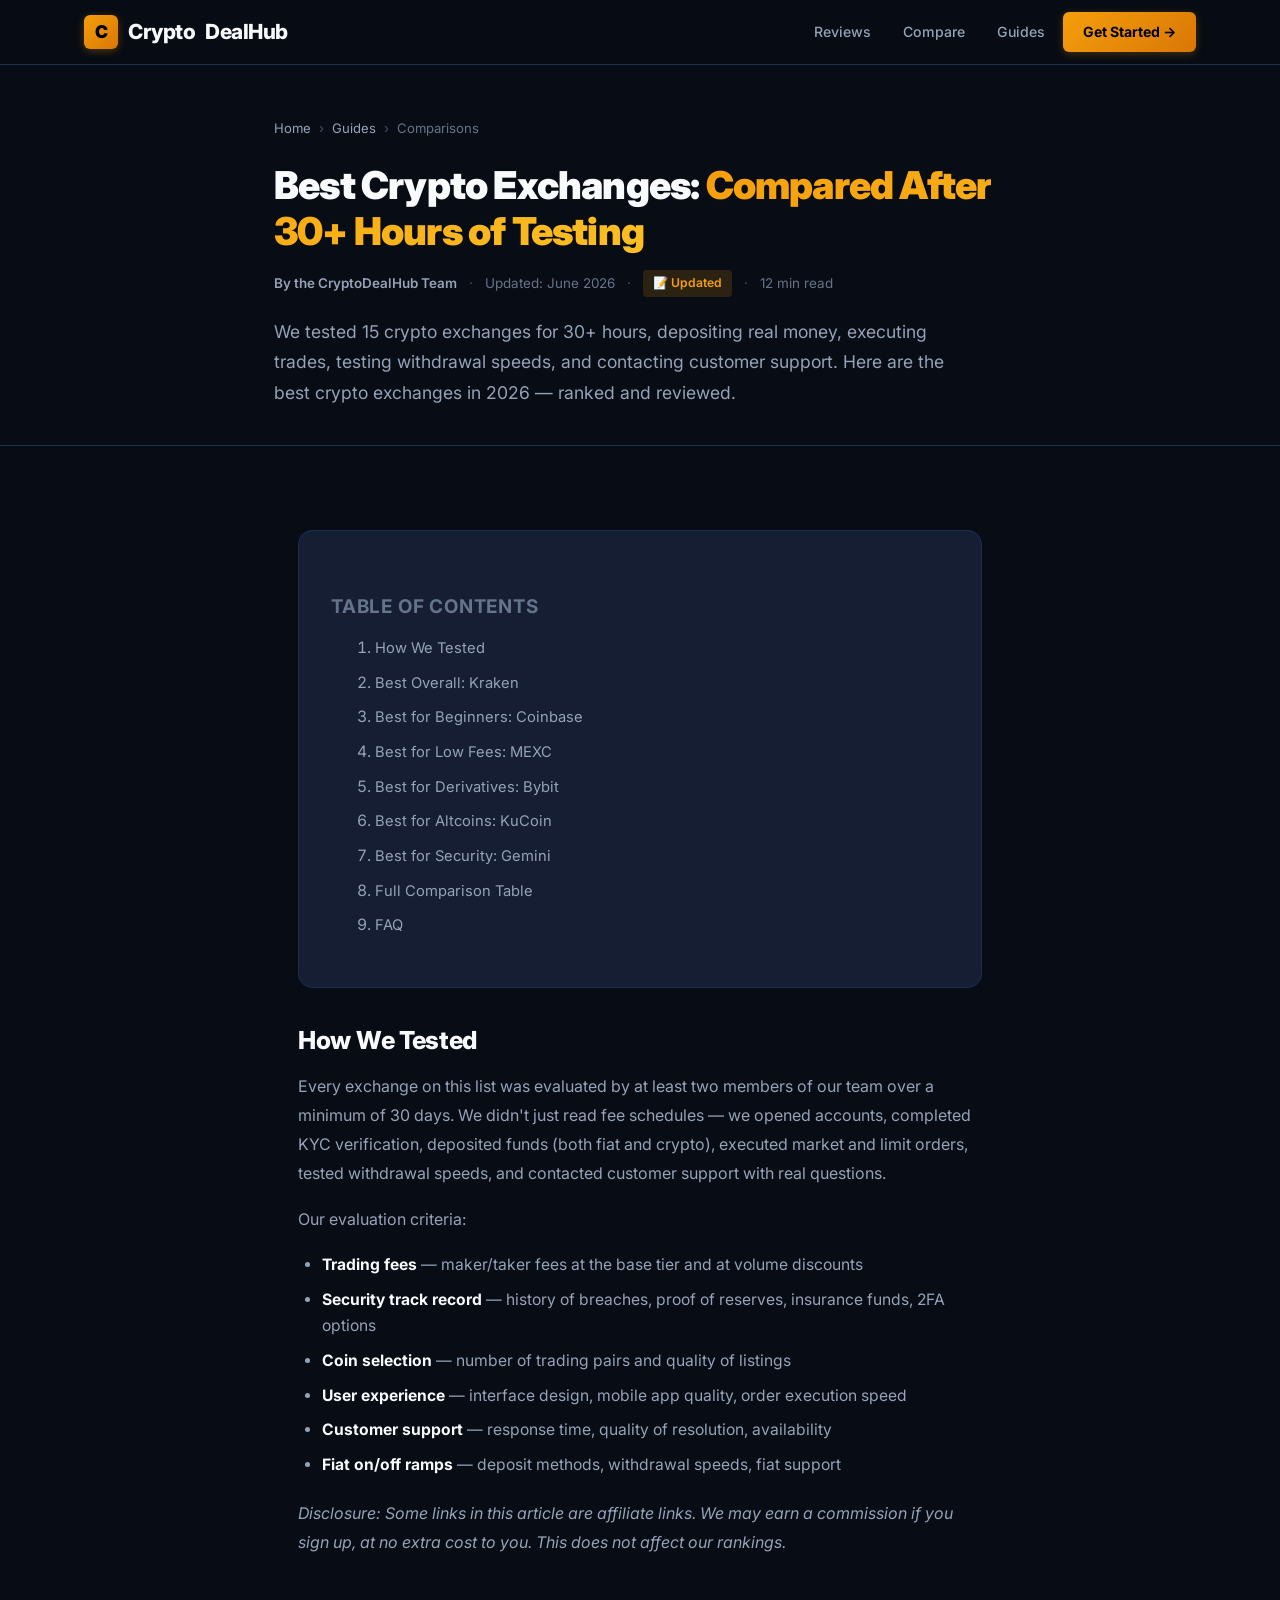
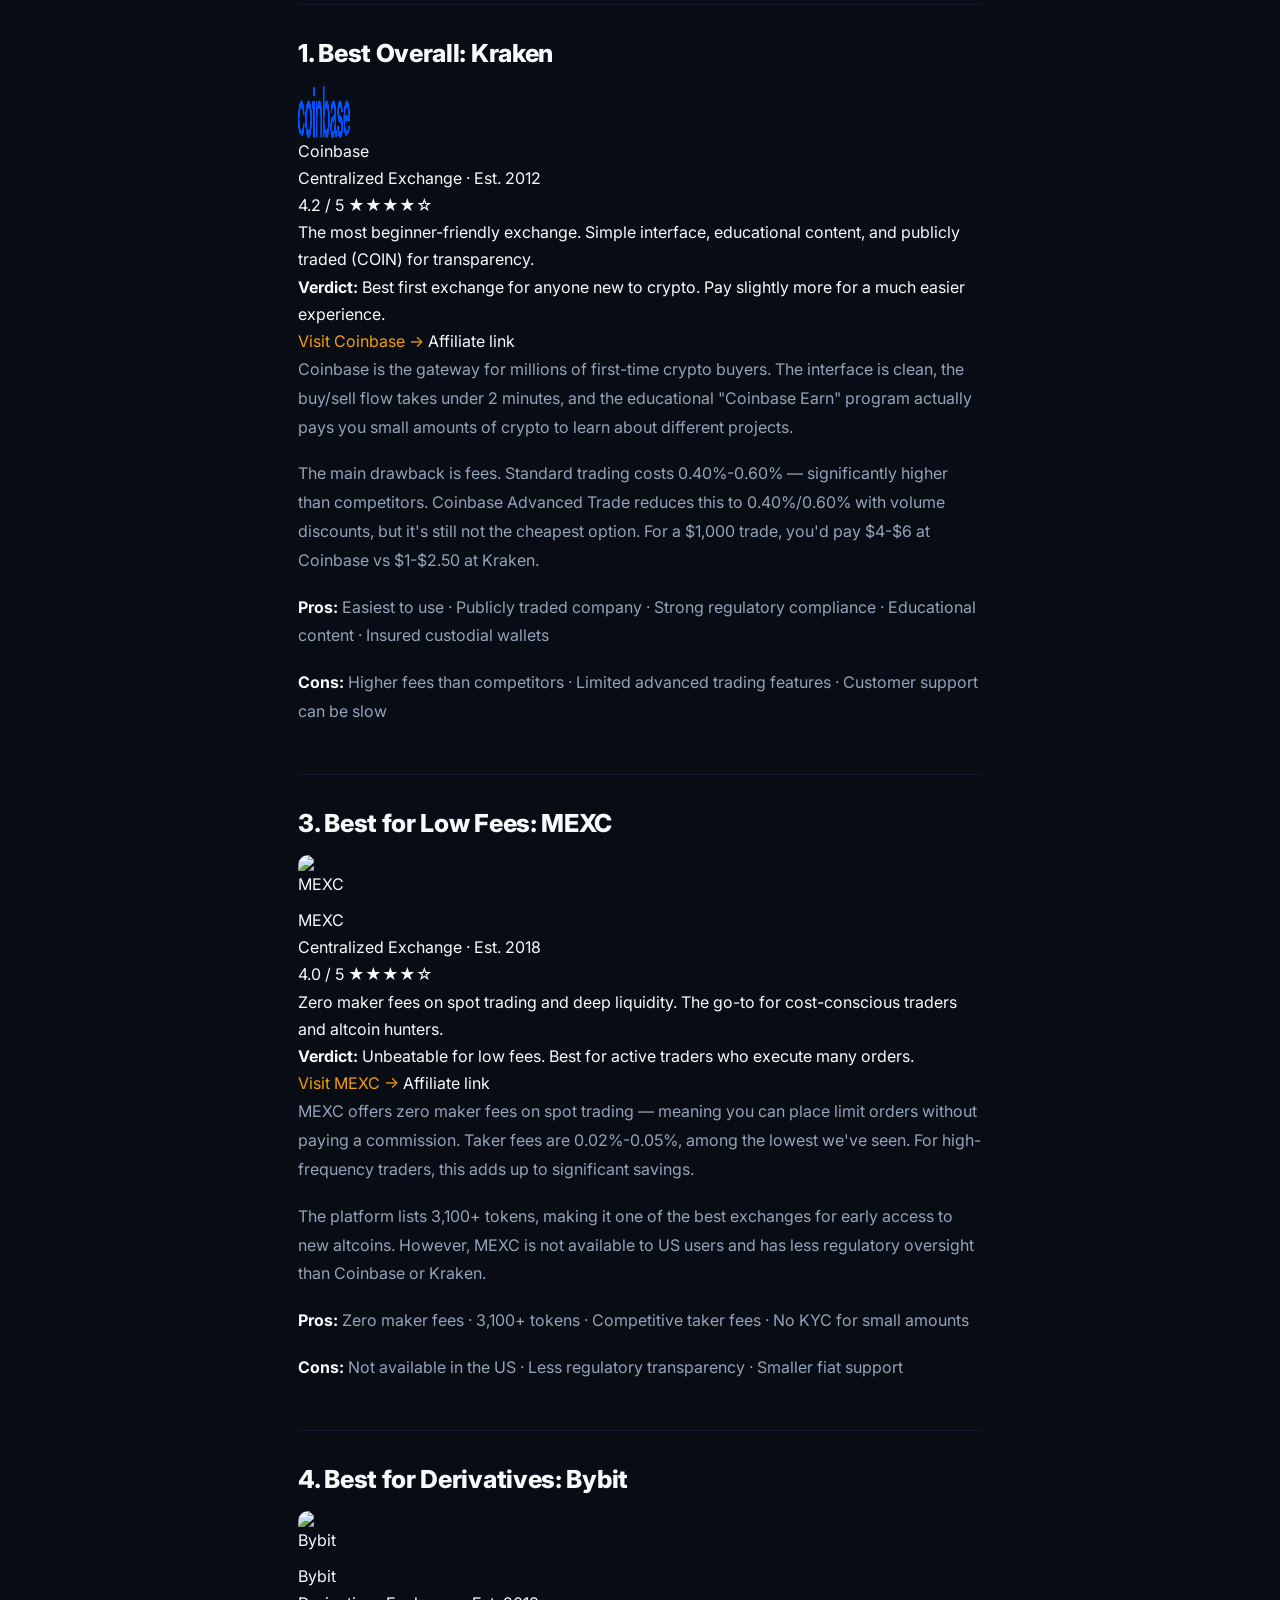
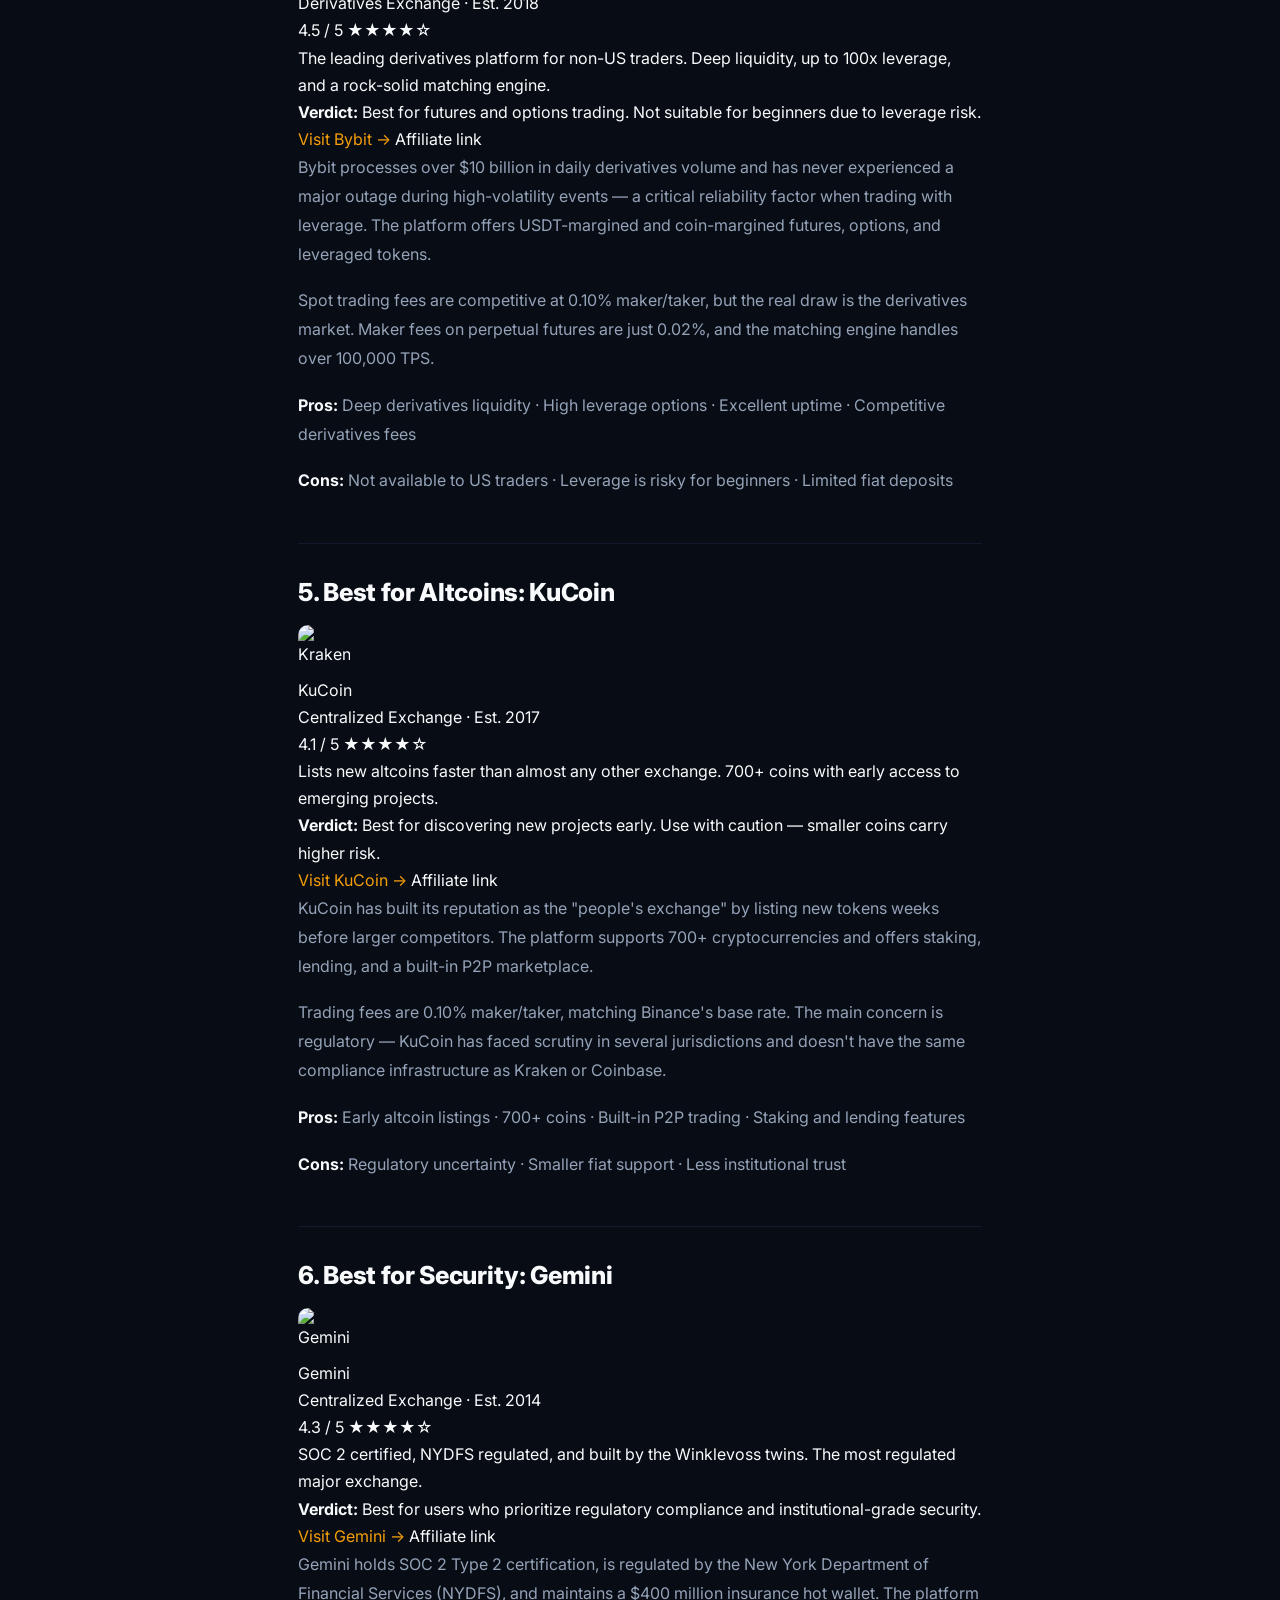
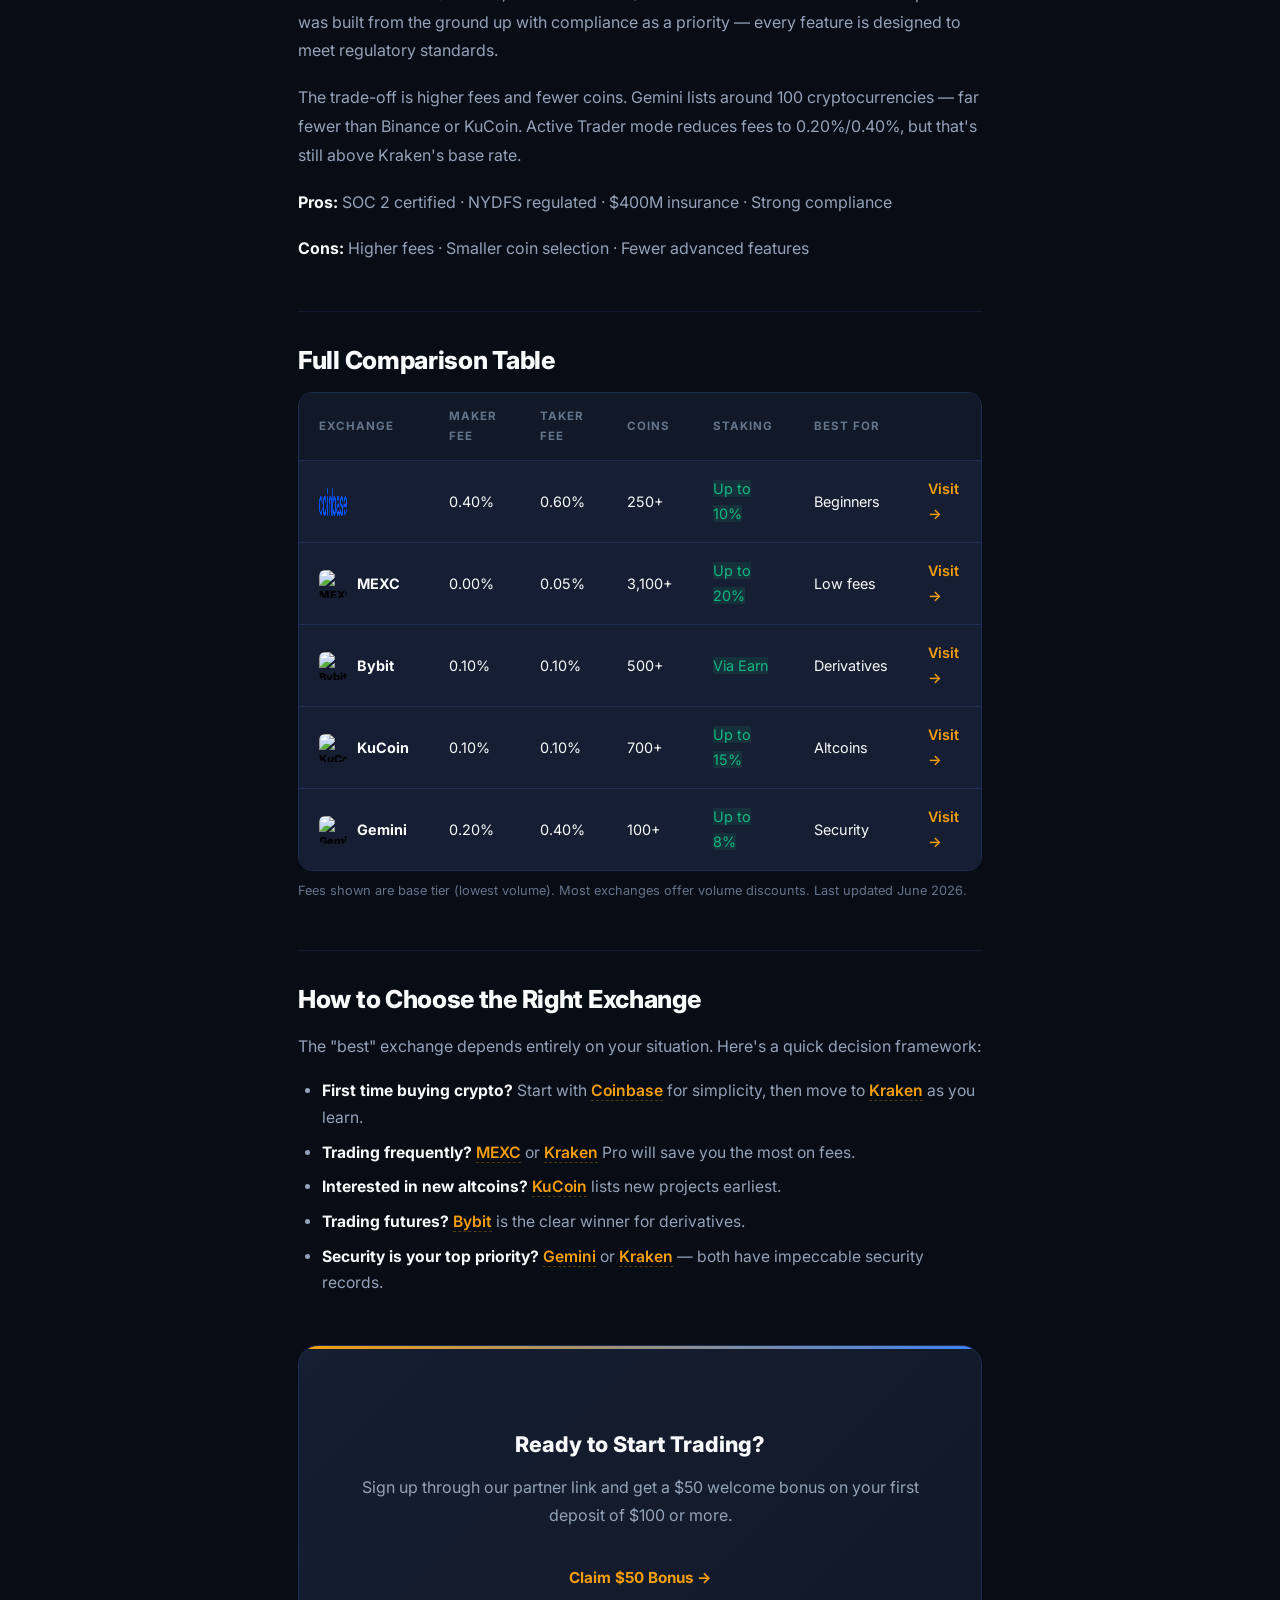
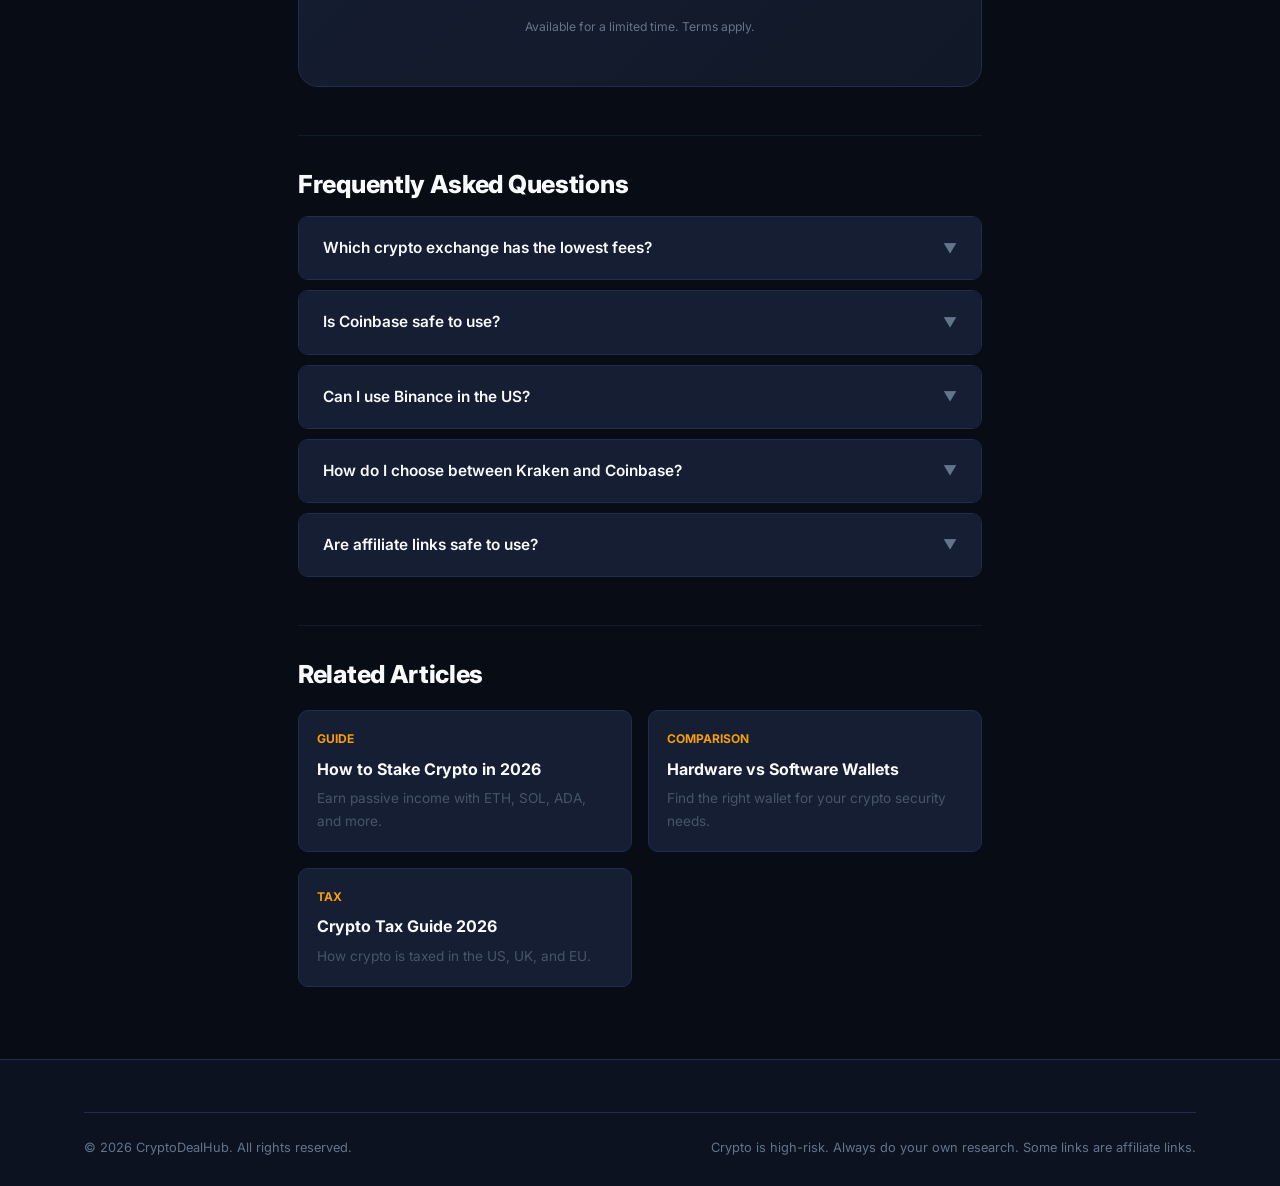
==== commit a63733a8: "Use real brand logos: Kraken JPG, Coinbase PNG, MetaMask SVG, Ledger PNG" ====
--- a/article-1-best-exchanges.html
+++ b/article-1-best-exchanges.html
@@ -85,27 +85,7 @@
 
         <h2 id="best-overall">1. Best Overall: Kraken</h2>
         <div class="review-box">
-            <div class="rb-icon logo-icon"><img src="/images/kraken.png" alt="Kraken" width="52" height="52"></div>
-            <div class="rb-info">
-                <div class="rb-name">Kraken</div>
-                <div class="rb-tag">Centralized Exchange · Est. 2013</div>
-                <div class="rb-stars">4.7 / 5 ★★★★★</div>
-                <div class="rb-desc">The most well-rounded exchange we tested. Strong security, competitive fees, excellent support, and 400+ coins.</div>
-                <div class="rb-verdict"><strong>Verdict:</strong> Best overall for most users. The gold standard for security and reliability.</div>
-                <div class="rb-cta">
-                    <a href="#" target="_blank" rel="noopener">Visit Kraken →</a>
-                    <span class="disclaimer">Affiliate link</span>
-                </div>
-            </div>
-        </div>
-        <p>Kraken has never suffered a major security breach since its founding in 2013 — a remarkable track record in an industry plagued by hacks. The platform holds a proof-of-reserves audit, offers 2FA via hardware keys, and keeps 95% of assets in cold storage.</p>
-        <p>Trading fees start at 0.16% maker / 0.26% taker, dropping to 0.00% / 0.10% at the highest volume tier. The Pro interface is excellent for active traders, while the main app works well for beginners. Customer support responded to our test tickets in under 4 hours.</p>
-        <p><strong>Pros:</strong> Best-in-class security · 400+ coins · Excellent support · Proof of reserves · Staking available</p>
-        <p><strong>Cons:</strong> Base fees slightly higher than Binance · Fiat deposits can take 1-3 days via bank transfer</p>
-
-        <h2 id="best-beginners">2. Best for Beginners: Coinbase</h2>
-        <div class="review-box">
-            <div class="rb-icon logo-icon"><img src="/images/coinbase.svg" alt="Coinbase" width="52" height="52" loading="lazy"></div>
+            <div class="rb-icon logo-icon"><img src="/images/coinbase.png" alt="Coinbase" width="52" height="52"></div>
             <div class="rb-info">
                 <div class="rb-name">Coinbase</div>
                 <div class="rb-tag">Centralized Exchange · Est. 2012</div>
@@ -219,16 +199,7 @@
                 </thead>
                 <tbody>
                     <tr>
-                        <td><div class="plat-name"><div class="plat-icon logo-icon"><img src="/images/kraken.svg" alt="Kraken" width="28" height="28"></div>Kraken</div></td>
-                        <td>0.16%</td>
-                        <td>0.26%</td>
-                        <td>400+</td>
-                        <td><span class="badge-green">Up to 14%</span></td>
-                        <td>Overall best</td>
-                        <td><a href="#" target="_blank" rel="noopener">Visit →</a></td>
-                    </tr>
-                    <tr>
-                        <td><div class="plat-name"><div class="plat-icon logo-icon"><img src="/images/coinbase.svg" alt="Coinbase" width="28" height="28"></div>Coinbase</div></td>
+                        <td><div class="plat-name"><div class="plat-icon logo-icon"><img src="/images/coinbase.png" alt="Coinbase" width="28" height="28"></div></div></div></td>
                         <td>0.40%</td>
                         <td>0.60%</td>
                         <td>250+</td>
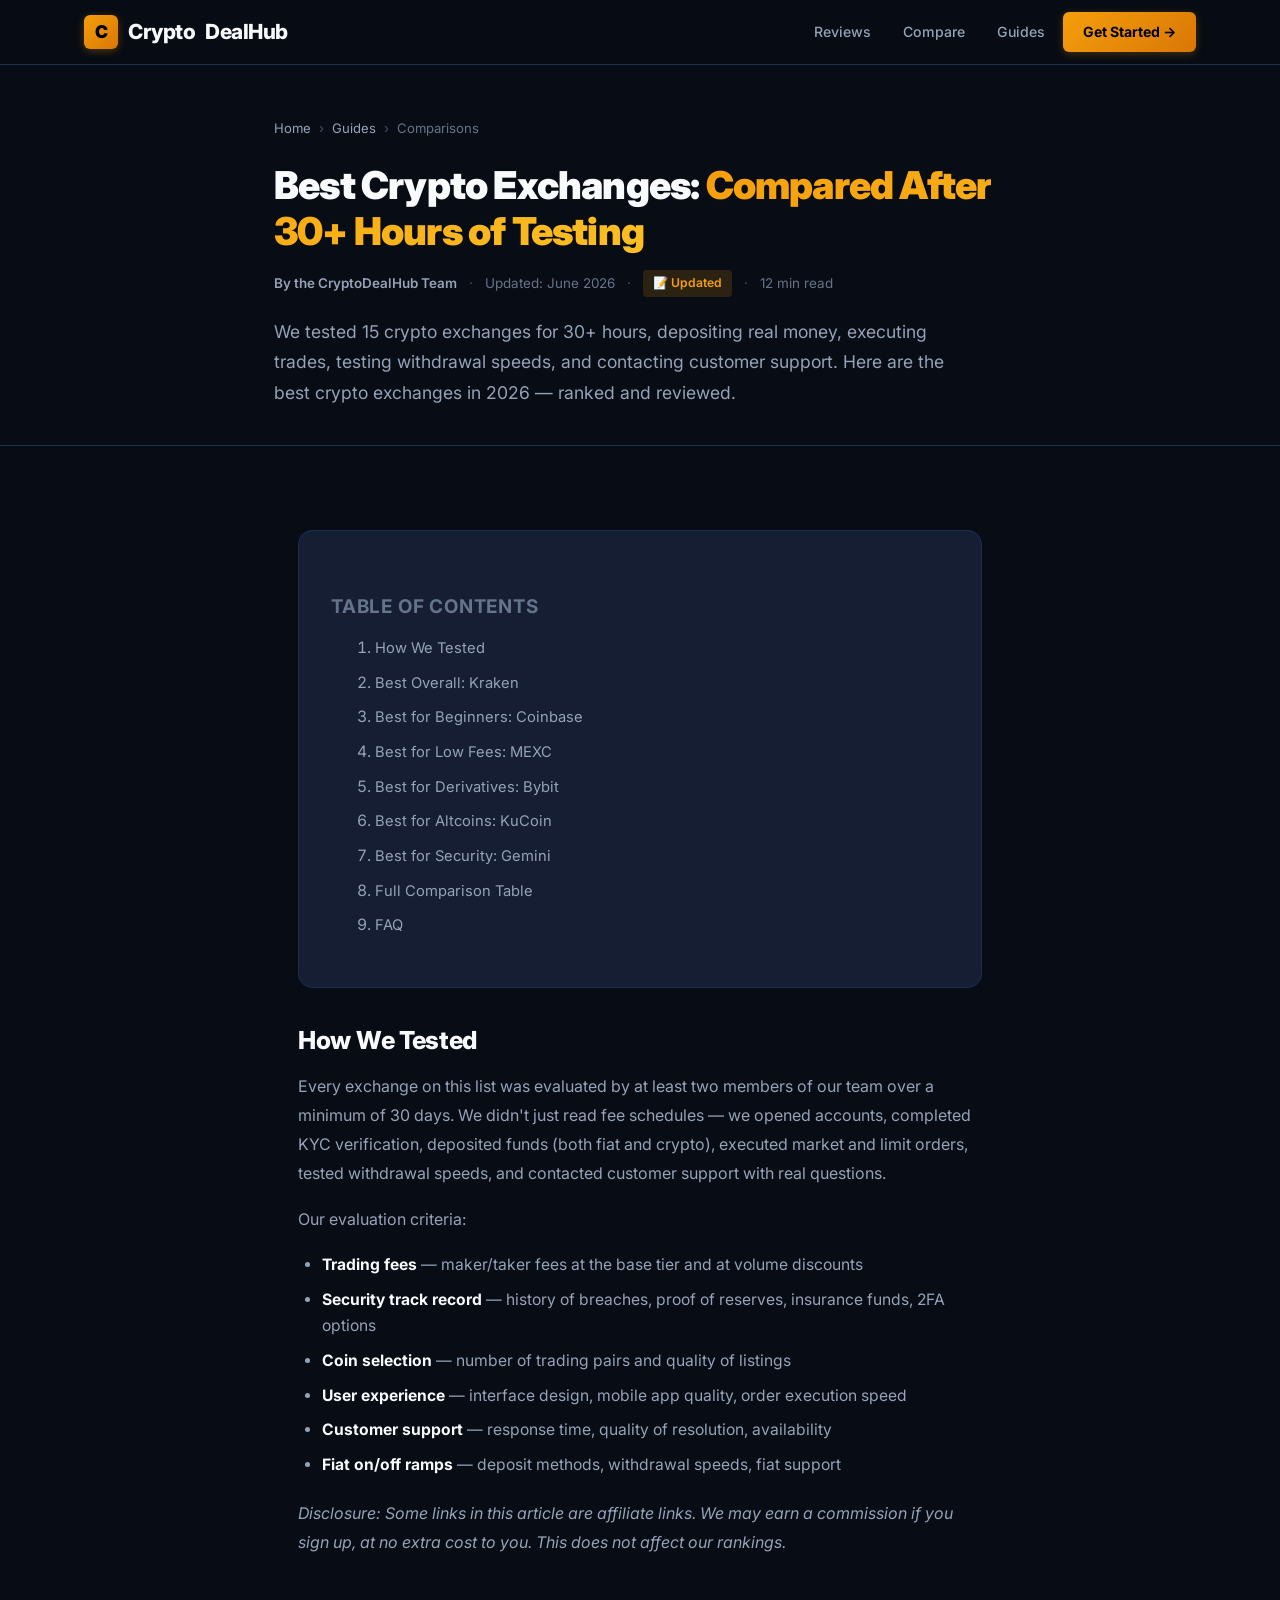
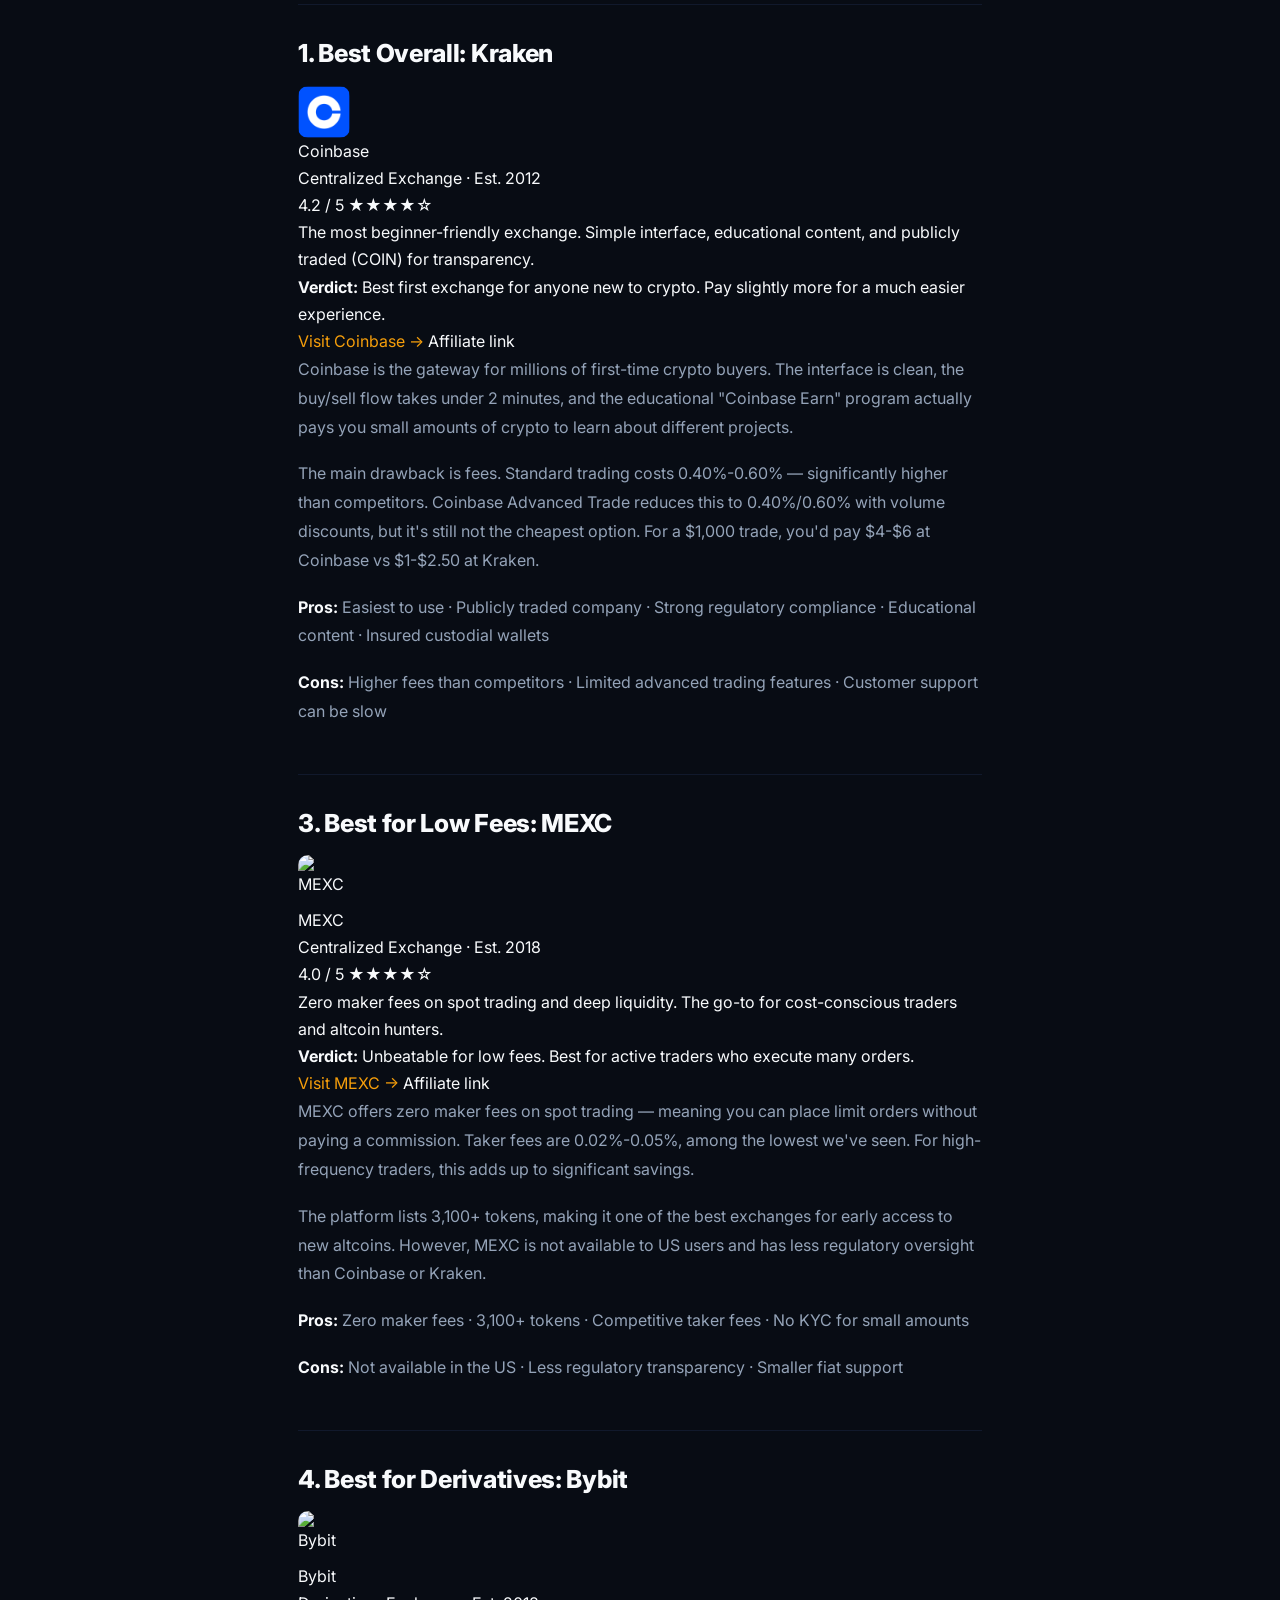
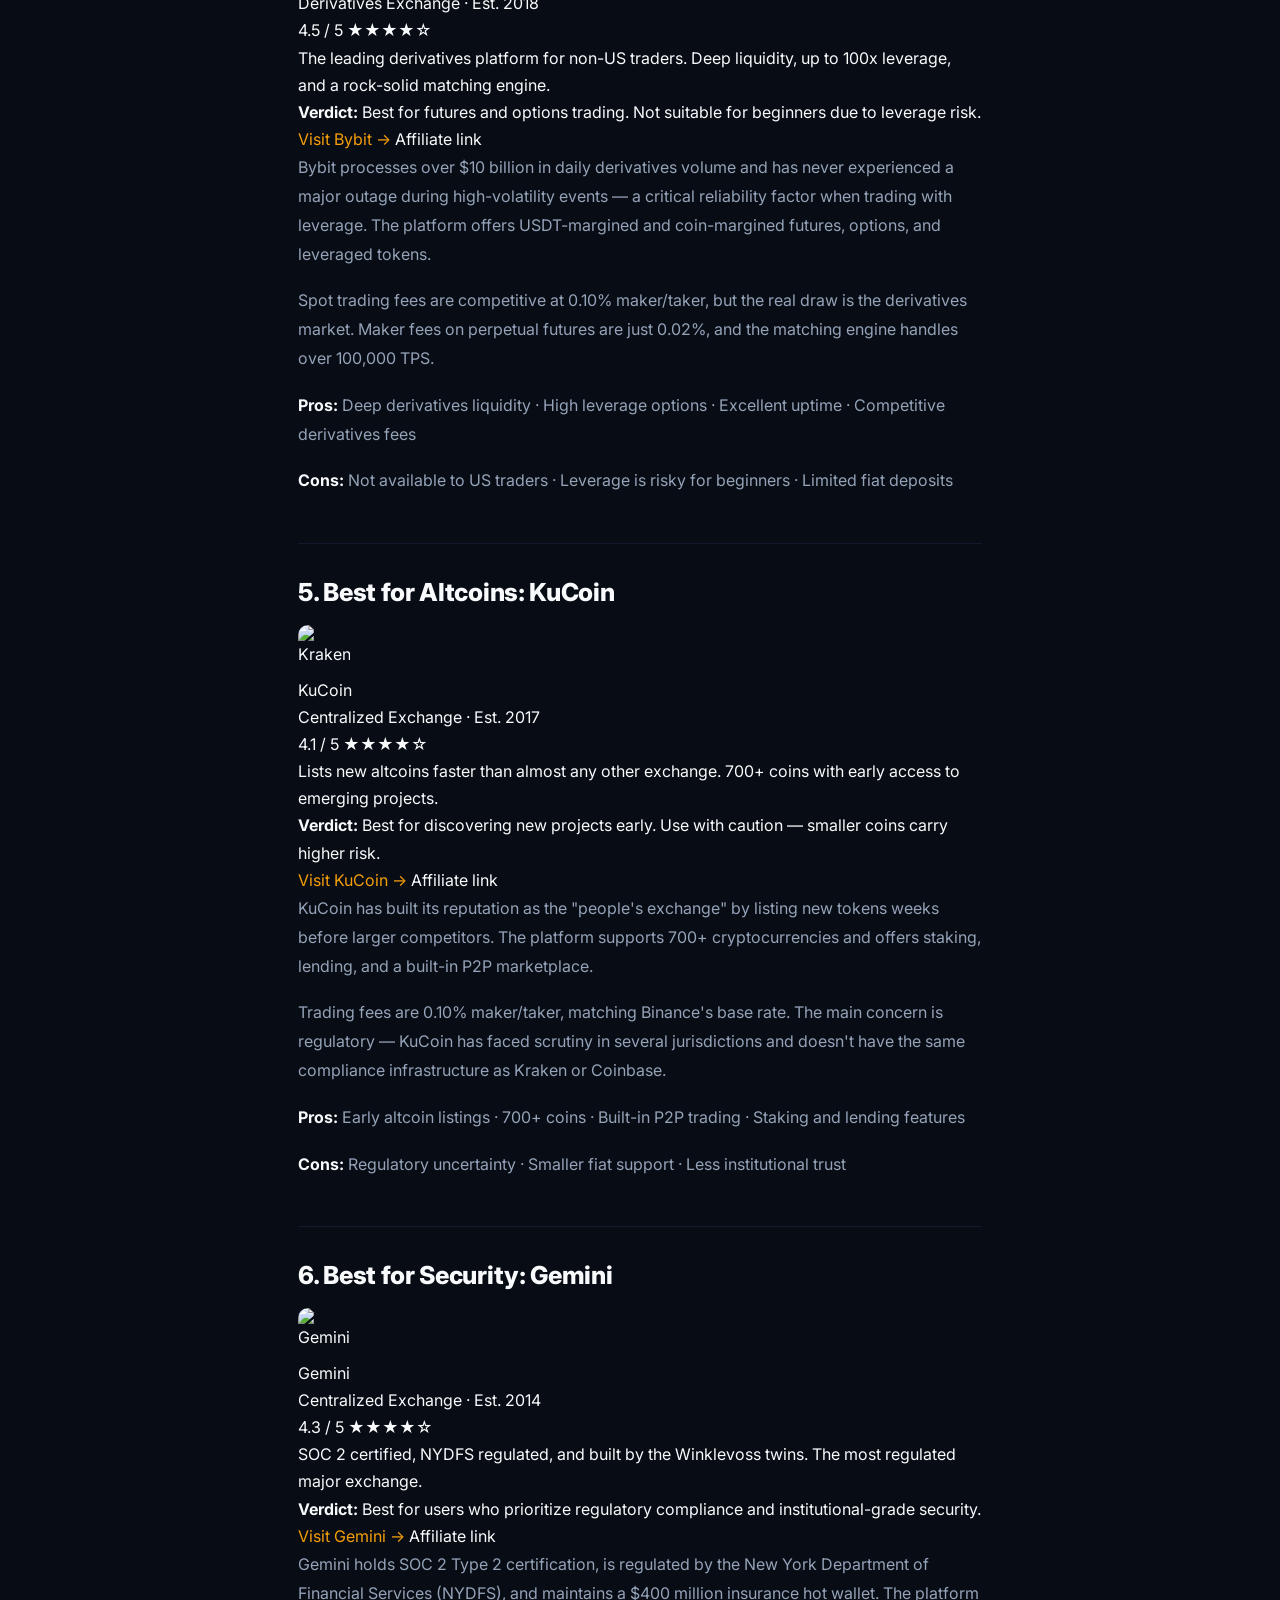
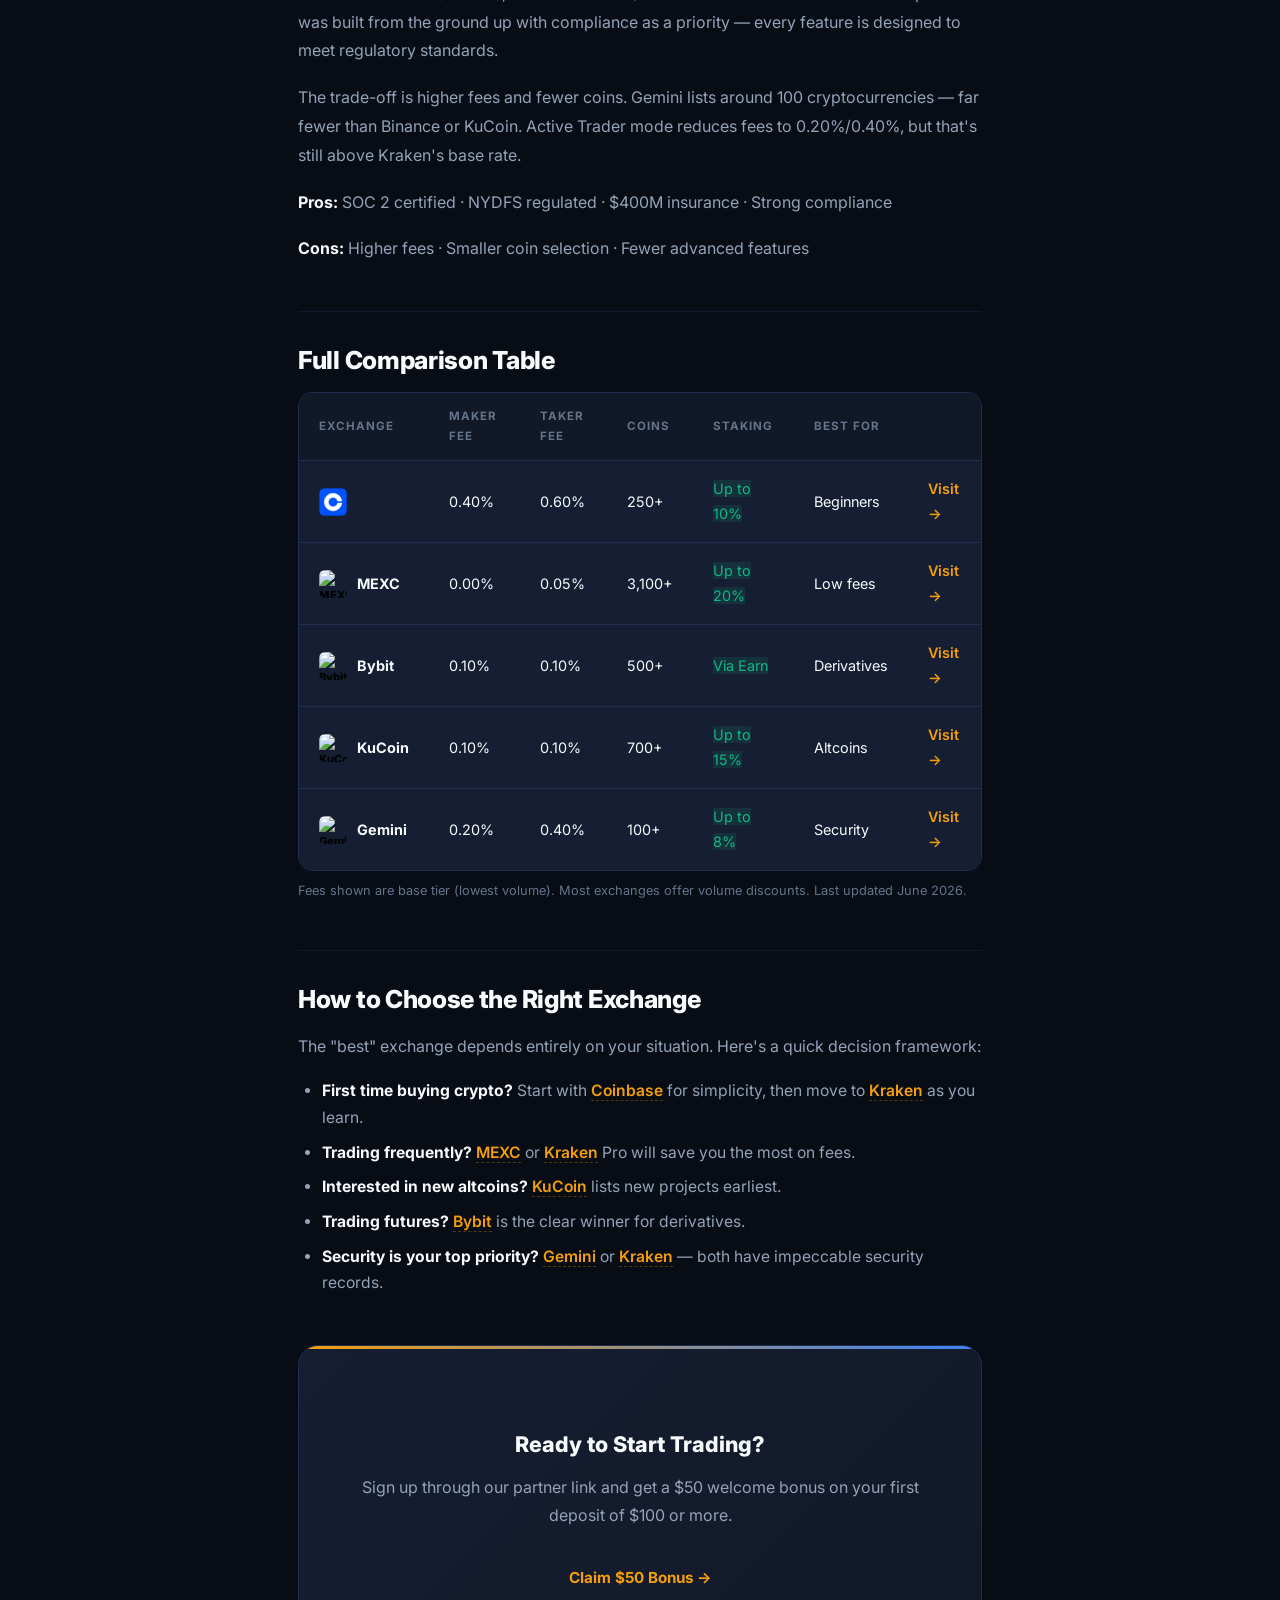
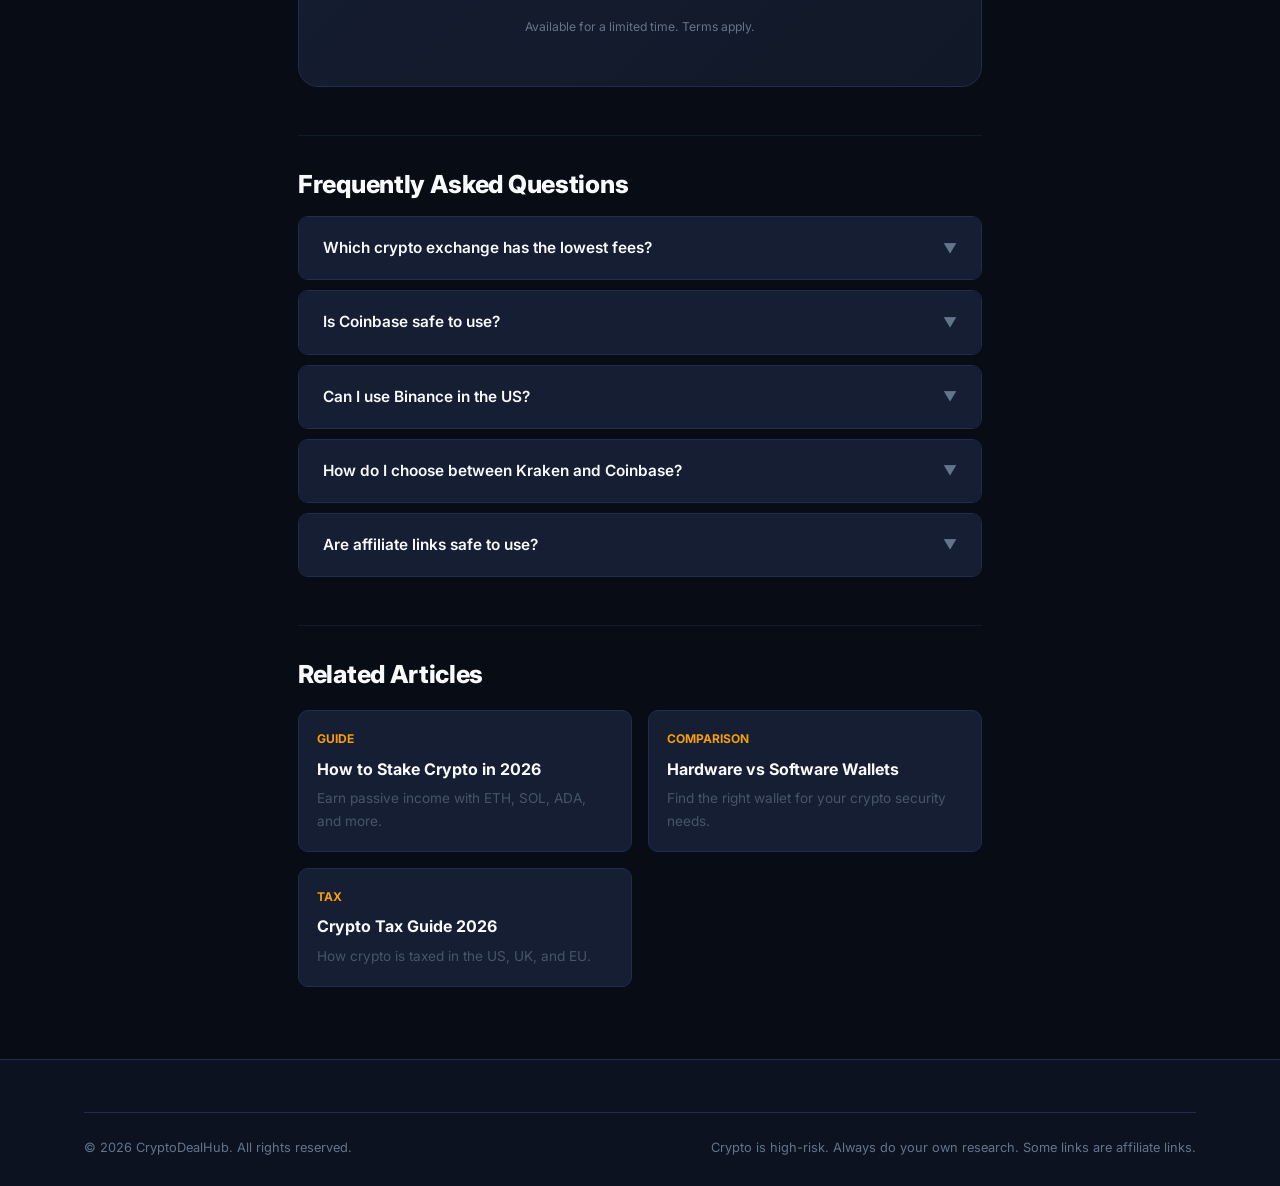
==== commit c06e303e: "Update coinbase logo to new icon file" ====
--- a/article-1-best-exchanges.html
+++ b/article-1-best-exchanges.html
@@ -85,7 +85,7 @@
 
         <h2 id="best-overall">1. Best Overall: Kraken</h2>
         <div class="review-box">
-            <div class="rb-icon logo-icon"><img src="/images/coinbase.png" alt="Coinbase" width="52" height="52"></div>
+            <div class="rb-icon logo-icon"><img src="/images/coinbase-logo-icon.png" alt="Coinbase" width="52" height="52"></div>
             <div class="rb-info">
                 <div class="rb-name">Coinbase</div>
                 <div class="rb-tag">Centralized Exchange · Est. 2012</div>
@@ -199,7 +199,7 @@
                 </thead>
                 <tbody>
                     <tr>
-                        <td><div class="plat-name"><div class="plat-icon logo-icon"><img src="/images/coinbase.png" alt="Coinbase" width="28" height="28"></div></div></div></td>
+                        <td><div class="plat-name"><div class="plat-icon logo-icon"><img src="/images/coinbase-logo-icon.png" alt="Coinbase" width="28" height="28"></div></div></div></td>
                         <td>0.40%</td>
                         <td>0.60%</td>
                         <td>250+</td>
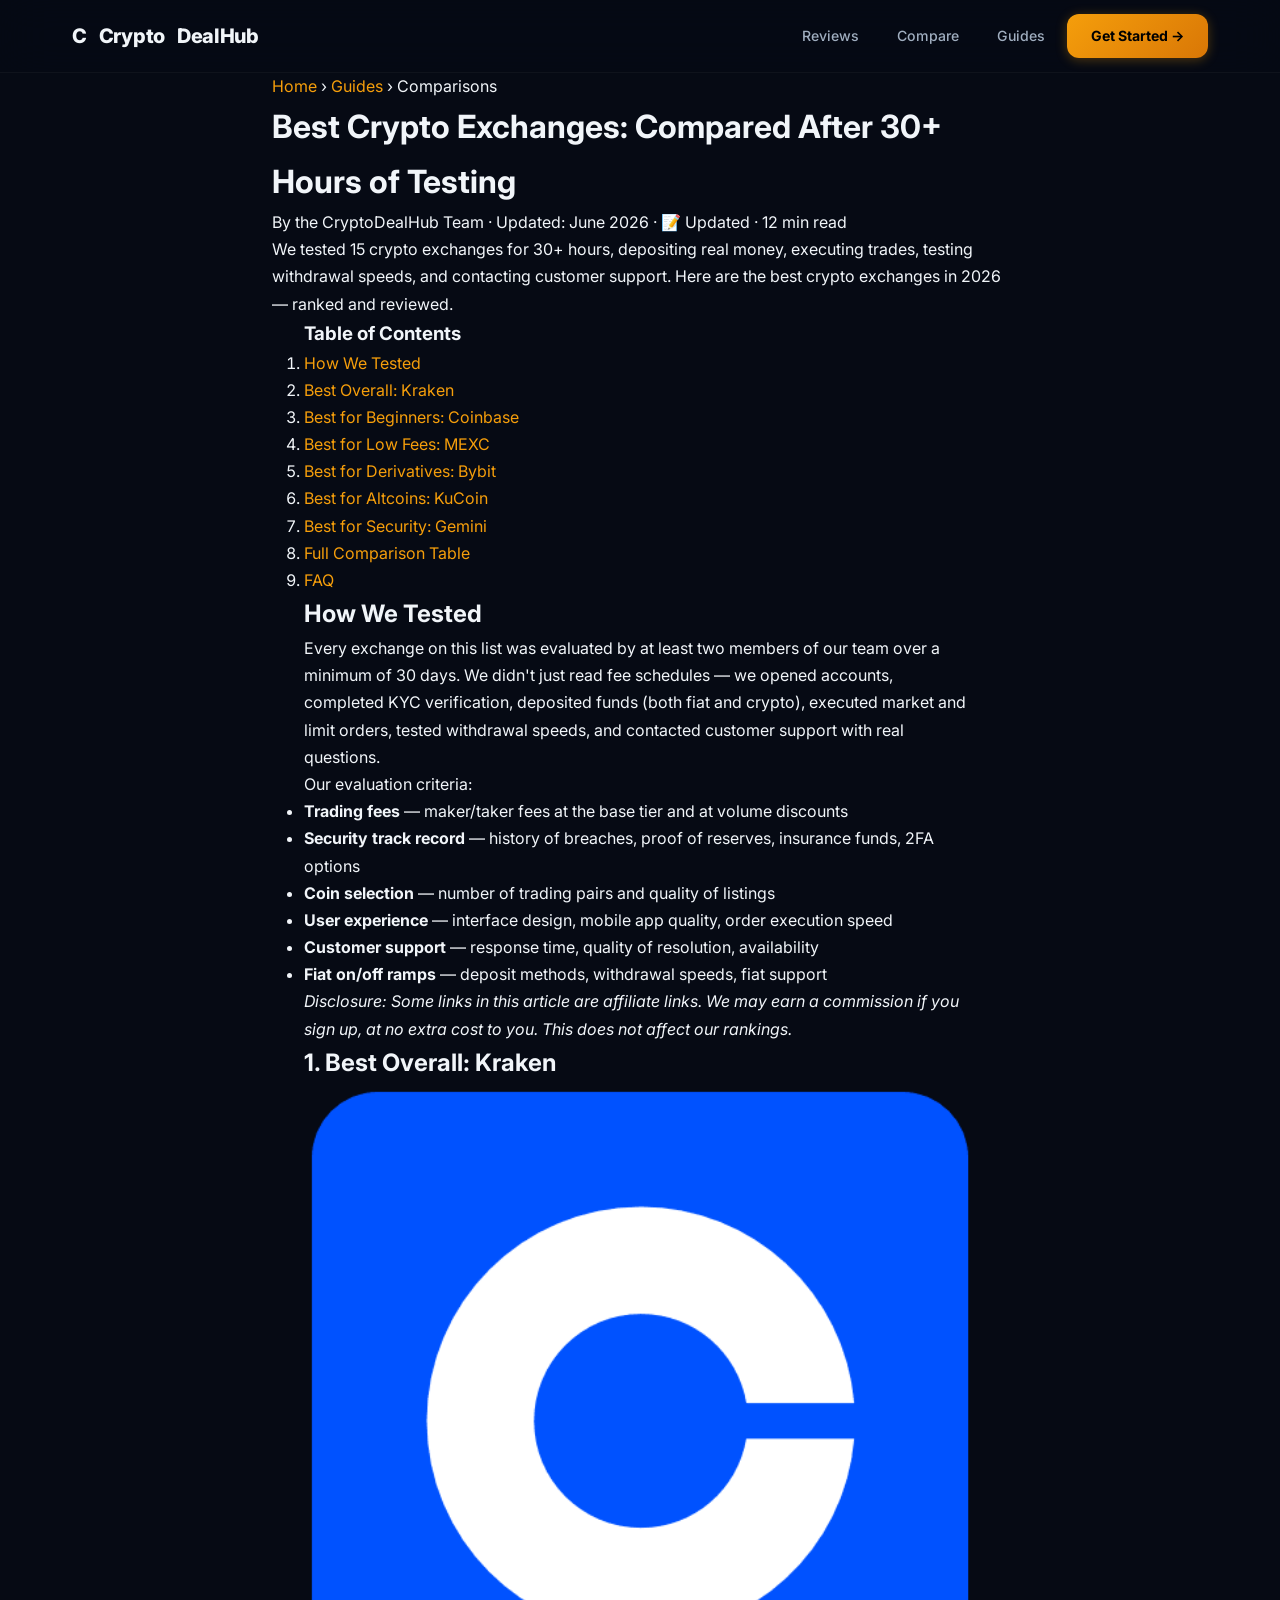
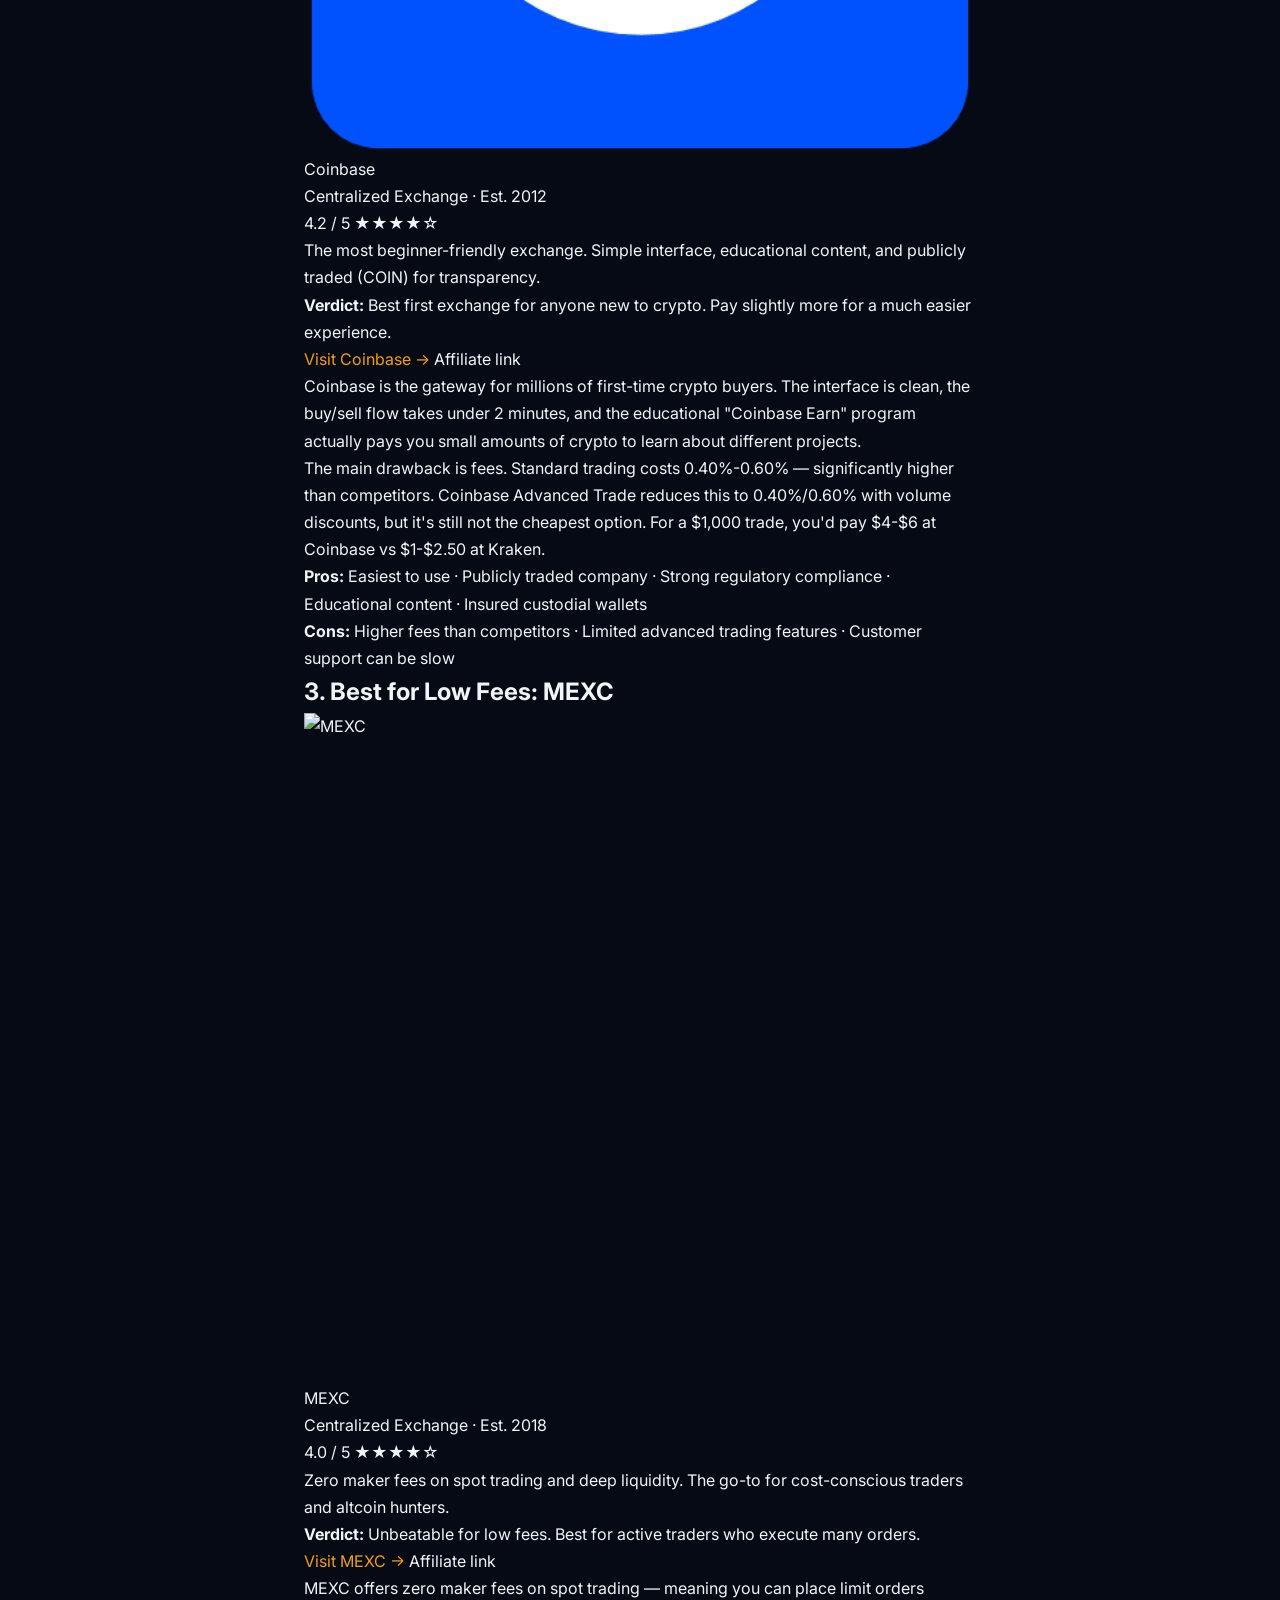
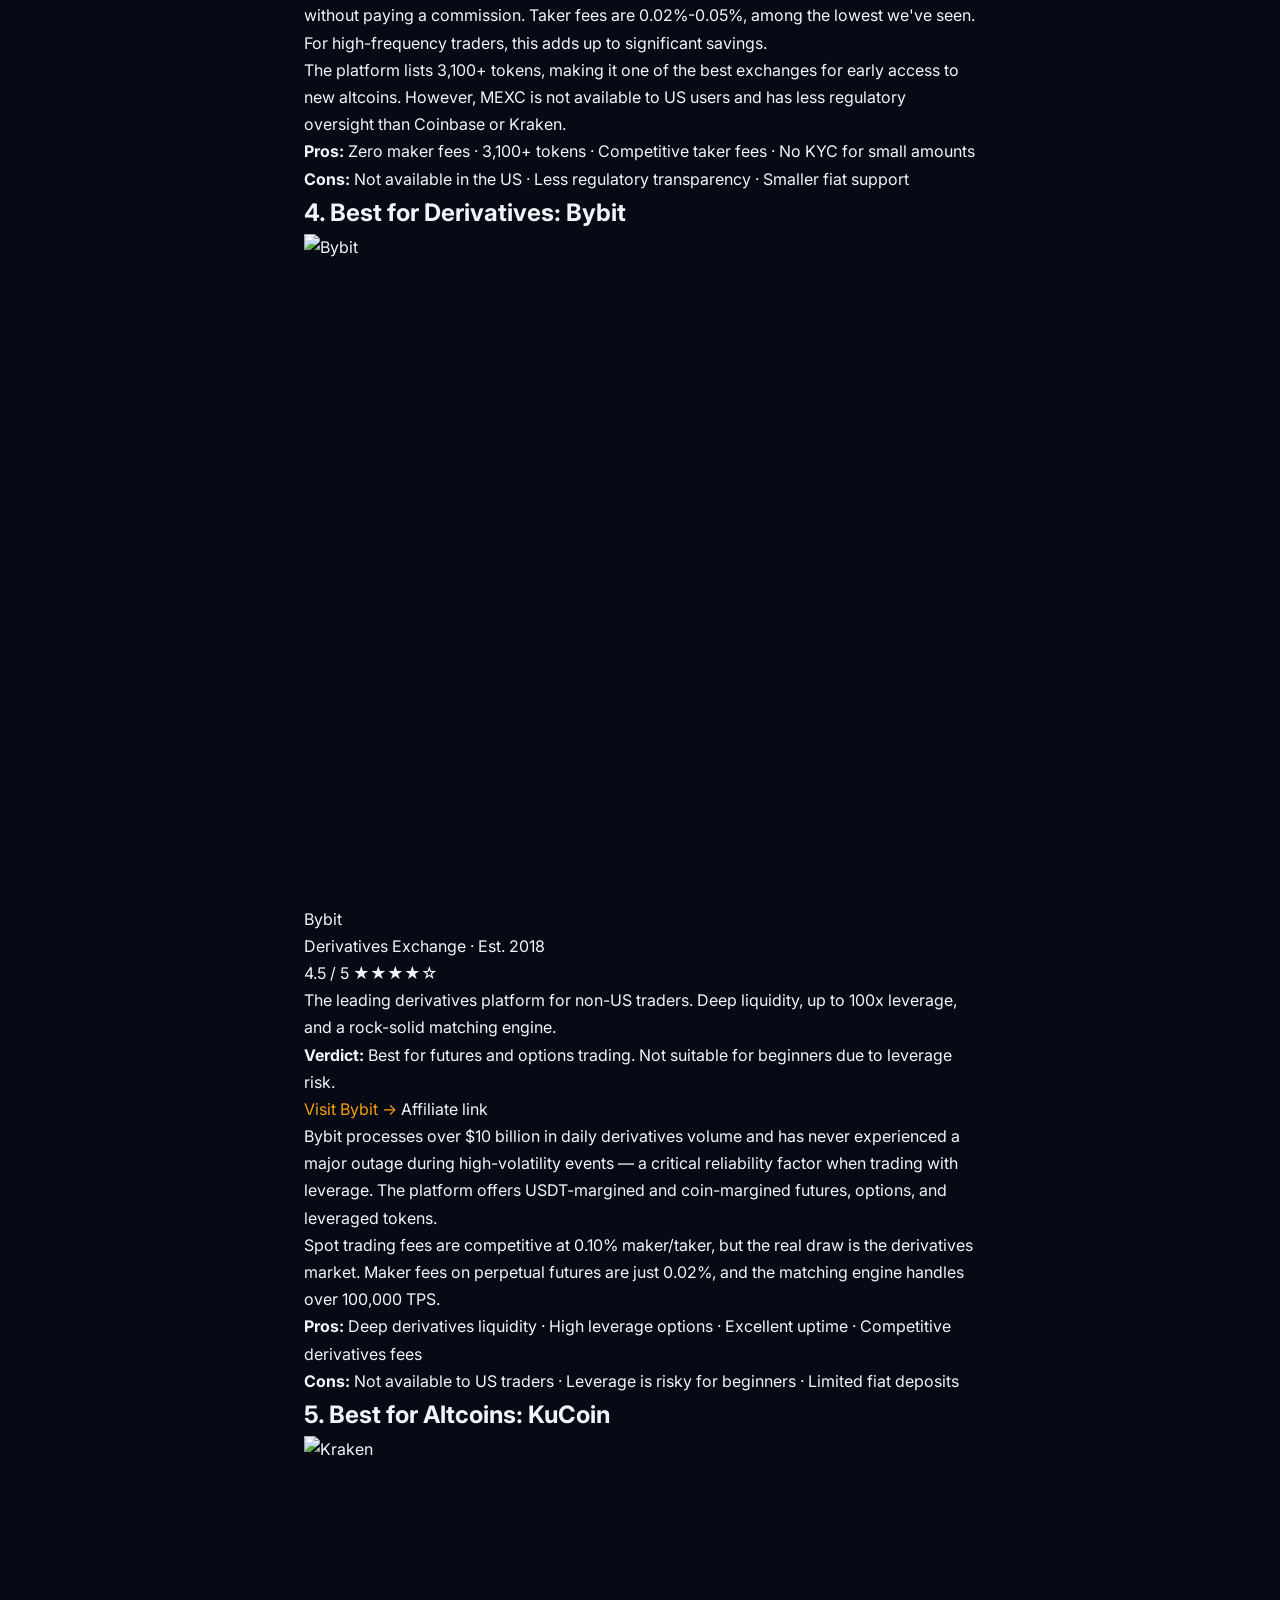
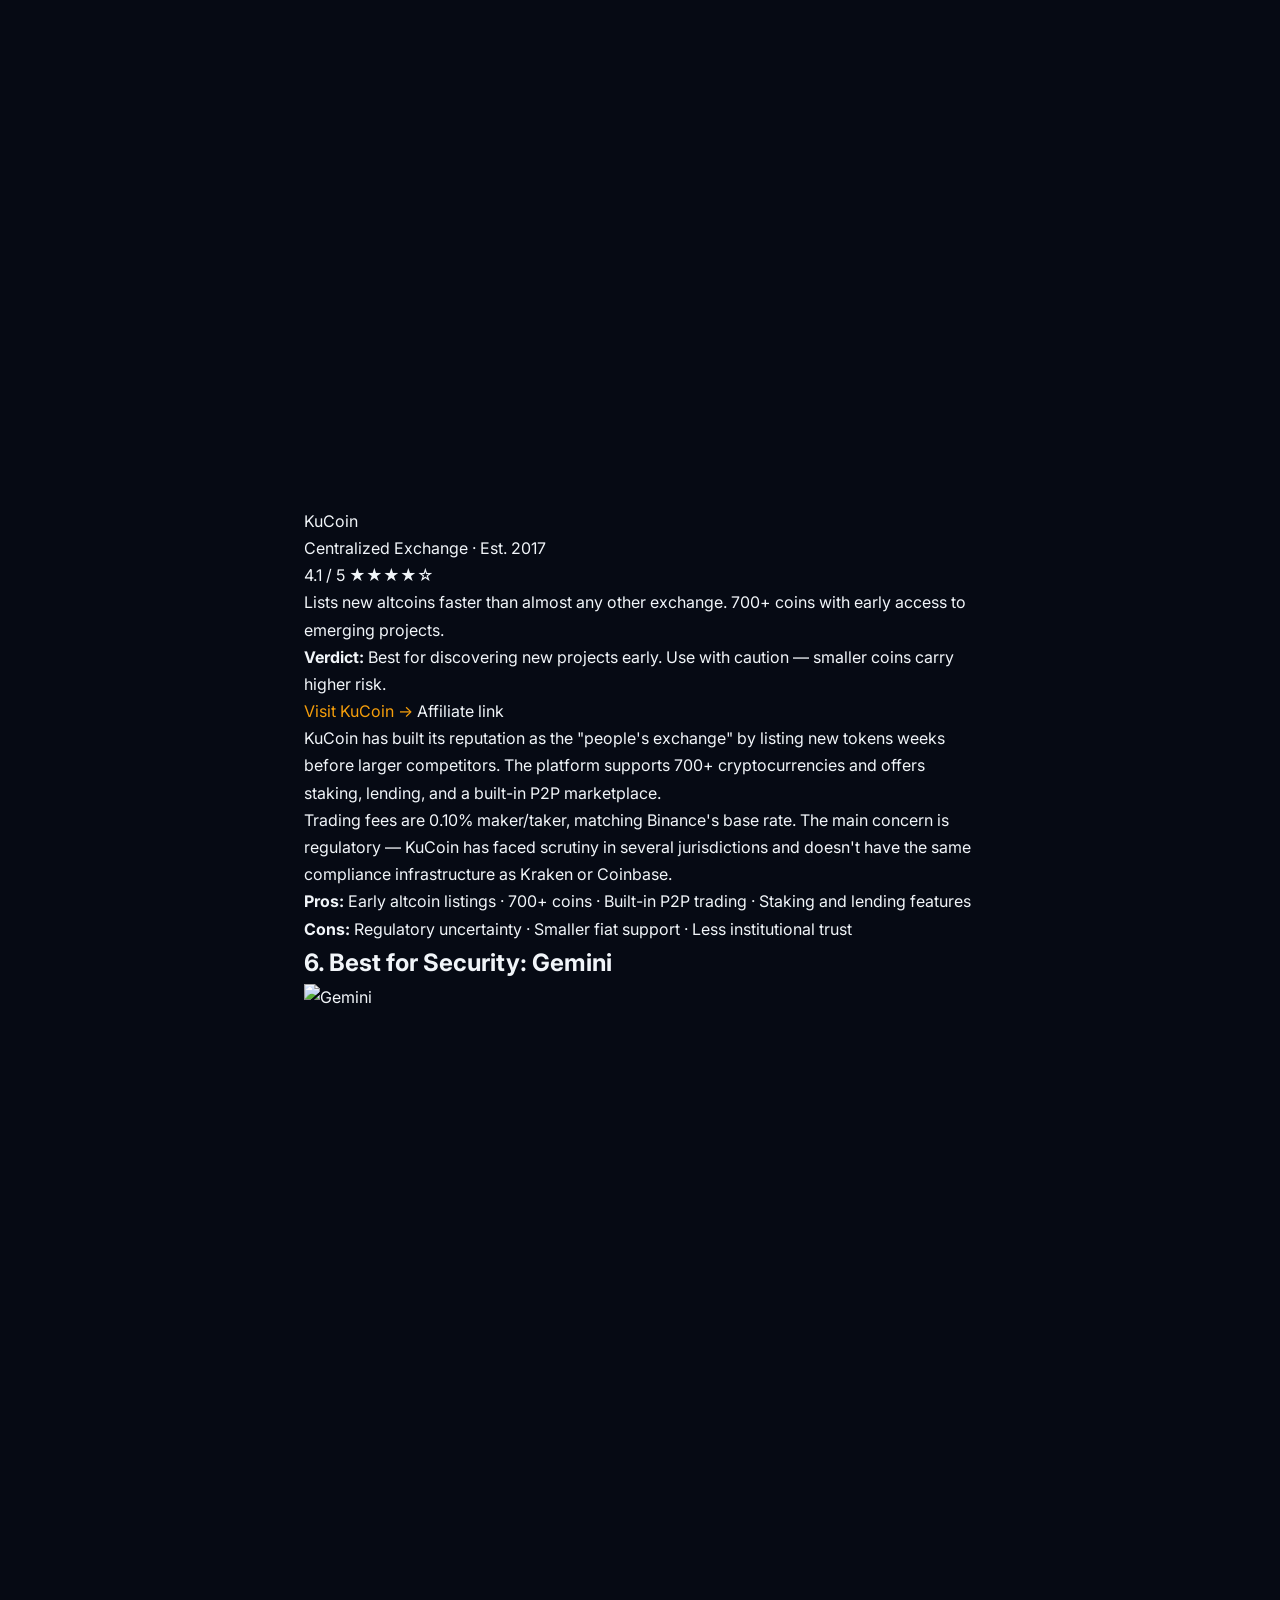
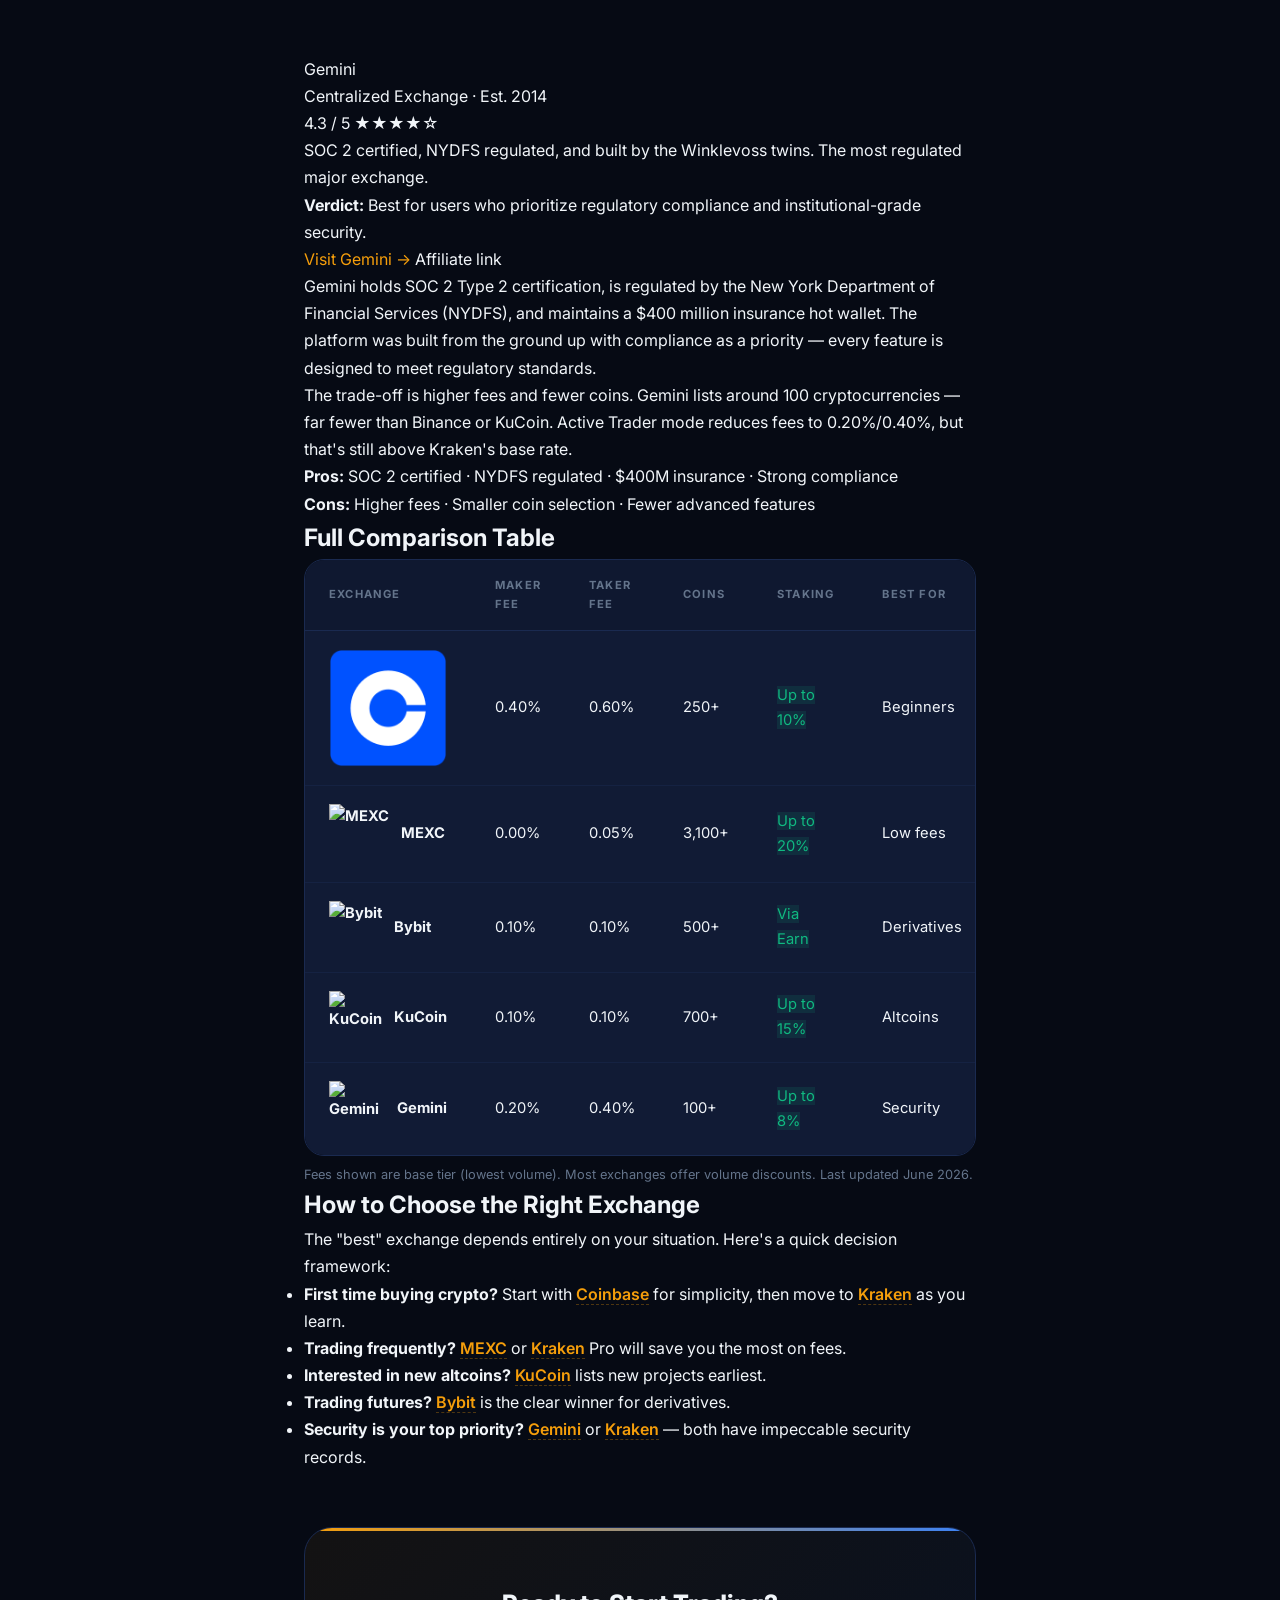
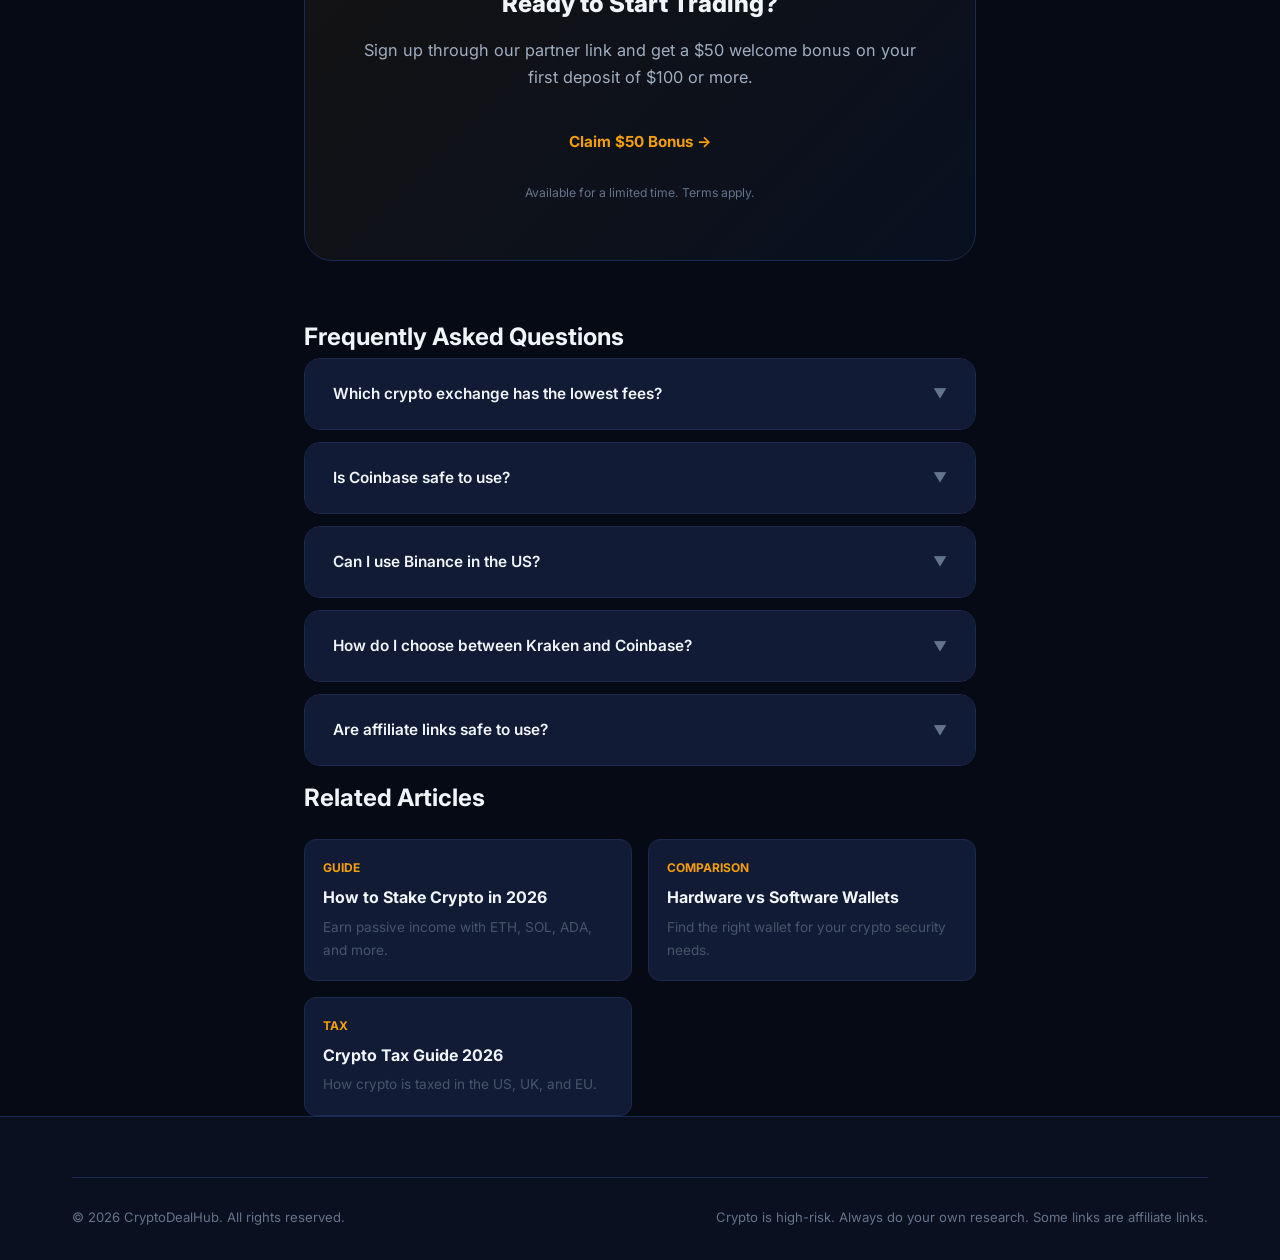
==== commit 8d552d76: "Add Google AdSense meta tag to website (6a5c56cbb3f79f75d942118e)" ====
--- a/article-1-best-exchanges.html
+++ b/article-1-best-exchanges.html
@@ -3,6 +3,7 @@
 <head>
     <meta charset="UTF-8">
     <meta name="viewport" content="width=device-width, initial-scale=1.0">
+    <meta name="google-adsense-account" content="ca-pub-9643858193162328">
     <title>Best Crypto Exchanges: Compared After 30+ Hours of Testing</title>
     <meta name="description" content="We tested 15 crypto exchanges for 30+ hours, depositing real money, executing trades, testing withdrawal speeds, and contacting customer support. Here are the best crypto exchanges in 2026 — ranked and reviewed.">
     <meta name="keywords" content="best crypto exchange 2026, crypto exchange comparison, best crypto trading platform, lowest fee crypto exchange">
@@ -319,4 +320,4 @@
 <script>window.addEventListener('scroll',function(){document.getElementById('scrollTop').classList.toggle('visible',window.scrollY>600);});</script>
 
 </body>
-</html>+</html>
--- a/css/style.css
+++ b/css/style.css
@@ -1,6 +1,7 @@
 /* ============================================================
-   CryptoDealHub — Redesign v3.0
-   Premium crypto publication design
+   CryptoDealHub — Premium UI v3.5
+   Complete redesign with glass morphism, better spacing,
+   improved typography, and premium feel
    ============================================================ */
 
 *, *::before, *::after { margin: 0; padding: 0; box-sizing: border-box; }
@@ -11,31 +12,29 @@
   color: var(--text);
   line-height: 1.7;
   font-size: 16px;
+  overflow-x: hidden;
 }
 a { color: var(--accent); text-decoration: none; transition: all 0.2s; }
 a:hover { color: var(--accent-hover); }
 img { max-width: 100%; display: block; }
 
-/* ── DESIGN TOKENS v3 ── */
+/* ── DESIGN TOKENS ── */
 :root {
-  /* Backgrounds - cleaner, less purple */
-  --bg:           #080c14;
-  --bg-alt:       #0c1220;
-  --bg-elevated:  #111827;
-  --card:         #151e32;
-  --card-hover:   #1a2540;
-  --card-alt:     #182038;
-  --border:       #1e2d50;
-  --border-light: rgba(30,45,80,0.4);
-
-  /* Accent - vibrant amber/gold */
+  --bg:           #060a14;
+  --bg-alt:       #0a1020;
+  --bg-elevated:  #0f1830;
+  --card:         #111b35;
+  --card-hover:   #162345;
+  --card-alt:     #141f40;
+  --border:       #1a2a50;
+  --border-light: rgba(26,42,80,0.5);
+
   --accent:       #f59e0b;
   --accent-hover: #fbbf24;
   --accent-glow:  rgba(245,158,11,0.15);
   --accent-glow-strong: rgba(245,158,11,0.25);
   --accent-dark:  #d97706;
 
-  /* Semantic */
   --green:        #10b981;
   --green-glow:   rgba(16,185,129,0.12);
   --red:          #ef4444;
@@ -44,88 +43,109 @@
   --blue-glow:    rgba(59,130,246,0.12);
   --purple:       #8b5cf6;
   --purple-glow:  rgba(139,92,246,0.12);
-
-  /* Text - higher contrast */
-  --text:         #f8fafc;
-  --text-secondary: #94a3b8;
+  --cyan:         #06b6d4;
+  --cyan-glow:    rgba(6,182,212,0.12);
+
+  --text:         #f1f5f9;
+  --text-secondary: #a0aec0;
   --text-muted:   #64748b;
   --text-dim:     #475569;
 
-  /* Spacing */
-  --radius-sm:    6px;
-  --radius:       10px;
-  --radius-lg:    14px;
+  --radius-sm:    8px;
+  --radius:       12px;
+  --radius-lg:    16px;
   --radius-xl:    20px;
-
-  /* Shadows - more depth */
-  --shadow-sm:    0 1px 2px rgba(0,0,0,0.4);
-  --shadow:       0 4px 12px rgba(0,0,0,0.5);
-  --shadow-lg:    0 8px 24px rgba(0,0,0,0.6);
-  --shadow-xl:    0 16px 48px rgba(0,0,0,0.7);
-  --shadow-glow:  0 0 24px rgba(245,158,11,0.2);
+  --radius-2xl:   28px;
+
+  --shadow-sm:    0 2px 8px rgba(0,0,0,0.4);
+  --shadow:       0 4px 20px rgba(0,0,0,0.5);
+  --shadow-lg:    0 8px 32px rgba(0,0,0,0.6);
+  --shadow-xl:    0 16px 56px rgba(0,0,0,0.7);
+  --shadow-glow:  0 0 30px rgba(245,158,11,0.15);
 }
 
 /* ── LAYOUT ── */
-.wrap { max-width: 1160px; margin: 0 auto; padding: 0 24px; }
-.wrap-content { max-width: 780px; margin: 0 auto; padding: 0 24px; }
+.wrap { max-width: 1200px; margin: 0 auto; padding: 0 32px; }
+.wrap-content { max-width: 800px; margin: 0 auto; padding: 0 32px; }
+
+/* ── GLASS MORPHISM MIXIN ── */
+.glass {
+  background: rgba(17, 27, 53, 0.7);
+  backdrop-filter: blur(20px);
+  -webkit-backdrop-filter: blur(20px);
+  border: 1px solid rgba(255,255,255,0.05);
+}
 
 /* ── TOP BAR ── */
 .top-bar {
-  background: linear-gradient(90deg, var(--accent-dark), var(--accent));
-  color: #000;
-  font-size: 0.82rem;
+  background: linear-gradient(90deg, rgba(245,158,11,0.1), rgba(59,130,246,0.1));
+  border-bottom: 1px solid var(--border-light);
+  color: var(--accent);
+  font-size: 0.8rem;
   font-weight: 600;
   text-align: center;
   padding: 10px 16px;
-}
-.top-bar a { color: #000; text-decoration: underline; text-underline-offset: 2px; }
-.top-bar a:hover { color: rgba(0,0,0,0.7); }
+  letter-spacing: 0.3px;
+}
+.top-bar a { color: var(--accent); text-decoration: underline; text-underline-offset: 3px; }
+.top-bar a:hover { color: var(--accent-hover); }
 
 /* ── NAVIGATION ── */
 .nav {
   position: sticky; top: 0; z-index: 200;
-  background: rgba(8,12,20,0.95);
-  backdrop-filter: blur(20px);
-  border-bottom: 1px solid var(--border);
-}
-.nav-inner { display: flex; align-items: center; justify-content: space-between; height: 64px; }
+  background: rgba(6,10,20,0.85);
+  backdrop-filter: blur(24px);
+  -webkit-backdrop-filter: blur(24px);
+  border-bottom: 1px solid rgba(255,255,255,0.04);
+}
+.nav-inner { display: flex; align-items: center; justify-content: space-between; height: 72px; }
 .brand {
-  font-size: 1.3rem; font-weight: 800; color: var(--text);
-  text-decoration: none; letter-spacing: -0.5px;
-  display: flex; align-items: center; gap: 10px;
-}
-.brand-icon {
-  width: 34px; height: 34px;
-  background: linear-gradient(135deg, var(--accent), var(--accent-dark));
-  border-radius: var(--radius-sm);
-  display: flex; align-items: center; justify-content: center;
-  font-weight: 900; color: #000; font-size: 1.1rem;
-  box-shadow: 0 2px 8px rgba(245,158,11,0.3);
-}
-.nav-links { display: flex; gap: 4px; align-items: center; }
+  font-size: 1.25rem; font-weight: 800; color: var(--text);
+  text-decoration: none; letter-spacing: -0.3px;
+  display: flex; align-items: center; gap: 12px;
+}
+.brand-logo { width: 40px; height: 40px; flex-shrink: 0; border-radius: 10px; }
+.brand-highlight { 
+  background: linear-gradient(135deg, var(--accent), #f97316);
+  -webkit-background-clip: text; -webkit-text-fill-color: transparent;
+  background-clip: text;
+}
+.nav-links { display: flex; gap: 6px; align-items: center; }
 .nav-links a {
   color: var(--text-secondary); text-decoration: none;
   font-size: 0.88rem; font-weight: 500;
-  padding: 8px 14px; border-radius: var(--radius-sm);
-  transition: all 0.2s;
-}
-.nav-links a:hover { color: var(--text); background: var(--bg-elevated); }
+  padding: 8px 16px; border-radius: var(--radius);
+  transition: all 0.25s;
+  position: relative;
+}
+.nav-links a:hover { color: var(--text); background: rgba(255,255,255,0.04); }
+.nav-links a::after {
+  content: ''; position: absolute; bottom: 2px; left: 50%; transform: translateX(-50%);
+  width: 0; height: 2px; background: var(--accent); border-radius: 1px;
+  transition: width 0.3s;
+}
+.nav-links a:hover::after { width: 50%; }
 .nav-cta {
   background: linear-gradient(135deg, var(--accent), var(--accent-dark)) !important;
   color: #000 !important; font-weight: 700 !important;
-  padding: 8px 20px !important; border-radius: var(--radius-sm);
-  box-shadow: 0 2px 8px rgba(245,158,11,0.25);
+  padding: 10px 24px !important; border-radius: var(--radius) !important;
+  box-shadow: 0 2px 12px rgba(245,158,11,0.3) !important;
 }
 .nav-cta:hover {
+  transform: translateY(-2px) !important;
+  box-shadow: 0 4px 20px rgba(245,158,11,0.4) !important;
   background: linear-gradient(135deg, var(--accent-hover), var(--accent)) !important;
-  transform: translateY(-1px);
-  box-shadow: 0 4px 16px rgba(245,158,11,0.35) !important;
-}
+}
+.nav-cta::after { display: none !important; }
 .hamburger { display: none; background: none; border: none; color: var(--text); font-size: 1.5rem; cursor: pointer; }
-@media (max-width: 900px) { .nav-links { display: none; } .hamburger { display: block; } }
+@media (max-width: 900px) {
+  .nav-links { display: none; }
+  .hamburger { display: block; }
+  .wrap { padding: 0 20px; }
+}
 
 .mobile-nav {
-  display: none; position: absolute; top: 64px; left: 0; right: 0;
+  display: none; position: absolute; top: 72px; left: 0; right: 0;
   background: var(--bg-alt); border-bottom: 1px solid var(--border);
   padding: 16px; flex-direction: column; gap: 8px; z-index: 199;
 }
@@ -135,10 +155,10 @@
 
 /* ── HERO ── */
 .hero {
-  padding: 80px 0 64px;
+  padding: 100px 0 80px;
   background:
-    radial-gradient(ellipse at 30% 0%, rgba(245,158,11,0.08) 0%, transparent 50%),
-    radial-gradient(ellipse at 70% 0%, rgba(59,130,246,0.05) 0%, transparent 50%),
+    radial-gradient(ellipse at 20% 0%, rgba(245,158,11,0.08) 0%, transparent 50%),
+    radial-gradient(ellipse at 80% 100%, rgba(59,130,246,0.06) 0%, transparent 50%),
     var(--bg);
   border-bottom: 1px solid var(--border);
   text-align: center;
@@ -146,193 +166,215 @@
   overflow: hidden;
 }
 .hero::before {
-  content: ''; position: absolute; top: -50%; left: 50%; transform: translateX(-50%);
-  width: 800px; height: 800px; border-radius: 50%;
-  background: radial-gradient(circle, rgba(245,158,11,0.04) 0%, transparent 70%);
+  content: ''; position: absolute; top: -60%; left: 50%; transform: translateX(-50%);
+  width: 900px; height: 900px; border-radius: 50%;
+  background: radial-gradient(circle, rgba(245,158,11,0.03) 0%, transparent 70%);
   pointer-events: none;
 }
 .hero-badge {
   display: inline-flex; align-items: center; gap: 8px;
   background: var(--accent-glow); color: var(--accent);
-  font-size: 0.78rem; font-weight: 700; padding: 8px 18px;
-  border-radius: 20px; margin-bottom: 28px; text-transform: uppercase; letter-spacing: 0.8px;
-  border: 1px solid rgba(245,158,11,0.2);
-}
-.hero h1 { font-size: 3.4rem; font-weight: 900; line-height: 1.1; margin-bottom: 20px; letter-spacing: -1.5px; }
+  font-size: 0.75rem; font-weight: 700; padding: 8px 20px;
+  border-radius: 30px; margin-bottom: 32px; text-transform: uppercase; letter-spacing: 1px;
+  border: 1px solid rgba(245,158,11,0.15);
+}
+.hero h1 { font-size: 3.8rem; font-weight: 900; line-height: 1.1; margin-bottom: 24px; letter-spacing: -1.8px; }
 .hero h1 .highlight {
-  background: linear-gradient(135deg, var(--accent), #fbbf24);
+  background: linear-gradient(135deg, var(--accent), #f97316, #ef4444);
   -webkit-background-clip: text; -webkit-text-fill-color: transparent;
   background-clip: text;
 }
-.hero-sub { font-size: 1.18rem; color: var(--text-secondary); max-width: 620px; margin: 0 auto 36px; line-height: 1.75; }
-.hero-actions { display: flex; gap: 14px; justify-content: center; flex-wrap: wrap; margin-bottom: 52px; }
-.hero-trust { display: flex; align-items: center; justify-content: center; gap: 28px; flex-wrap: wrap; }
+.hero-sub { font-size: 1.2rem; color: var(--text-secondary); max-width: 600px; margin: 0 auto 40px; line-height: 1.8; }
+.hero-actions { display: flex; gap: 16px; justify-content: center; flex-wrap: wrap; margin-bottom: 56px; }
+.hero-trust { display: flex; align-items: center; justify-content: center; gap: 32px; flex-wrap: wrap; }
 .hero-trust-item { display: flex; align-items: center; gap: 8px; font-size: 0.82rem; color: var(--text-muted); }
-.hero-trust-dot { width: 8px; height: 8px; border-radius: 50%; background: var(--green); box-shadow: 0 0 8px rgba(16,185,129,0.4); }
+.hero-trust-dot { width: 8px; height: 8px; border-radius: 50%; background: var(--green); box-shadow: 0 0 10px rgba(16,185,129,0.5); }
 
 @media (max-width: 768px) {
-  .hero h1 { font-size: 2.2rem; }
-  .hero { padding: 56px 0 48px; }
-  .hero-trust { gap: 16px; }
+  .hero h1 { font-size: 2.4rem; letter-spacing: -1px; }
+  .hero { padding: 64px 0 48px; }
+  .hero-trust { gap: 20px; }
+  .hero-sub { font-size: 1.05rem; }
 }
 
 /* ── BUTTONS ── */
 .btn {
   display: inline-flex; align-items: center; gap: 8px;
   padding: 14px 28px; border-radius: var(--radius); font-weight: 700;
-  text-decoration: none; font-size: 0.95rem; transition: all 0.25s;
+  text-decoration: none; font-size: 0.95rem; transition: all 0.3s cubic-bezier(0.4, 0, 0.2, 1);
   border: none; cursor: pointer; line-height: 1;
 }
 .btn-primary {
   background: linear-gradient(135deg, var(--accent), var(--accent-dark));
-  color: #000; box-shadow: 0 2px 12px rgba(245,158,11,0.25);
+  color: #000; box-shadow: 0 4px 16px rgba(245,158,11,0.25);
 }
 .btn-primary:hover {
   background: linear-gradient(135deg, var(--accent-hover), var(--accent));
-  transform: translateY(-2px); box-shadow: 0 4px 20px rgba(245,158,11,0.35);
+  transform: translateY(-3px); box-shadow: 0 8px 24px rgba(245,158,11,0.4);
   color: #000;
 }
-.btn-secondary { background: var(--bg-elevated); color: var(--text); border: 1px solid var(--border); }
-.btn-secondary:hover { border-color: var(--text-muted); color: var(--text); transform: translateY(-2px); }
-.btn-ghost { background: transparent; color: var(--text-secondary); border: 1px solid var(--border); }
-.btn-ghost:hover { border-color: var(--text-muted); color: var(--text); }
-.btn-sm { padding: 10px 20px; font-size: 0.88rem; }
-.btn-lg { padding: 16px 36px; font-size: 1.05rem; }
+.btn-secondary {
+  background: var(--bg-elevated); color: var(--text);
+  border: 1px solid var(--border);
+}
+.btn-secondary:hover {
+  border-color: var(--accent); color: var(--text);
+  transform: translateY(-2px);
+  box-shadow: 0 4px 16px rgba(0,0,0,0.3);
+}
+.btn-sm { padding: 10px 22px; font-size: 0.88rem; }
+.btn-lg { padding: 18px 40px; font-size: 1.05rem; }
 
 .btn-disabled {
   background: var(--card-alt) !important; color: var(--text-dim) !important;
-  border: 1px solid var(--border) !important; cursor: not-allowed; opacity: 0.5;
+  border: 1px solid var(--border) !important; cursor: not-allowed; opacity: 0.4;
   box-shadow: none !important;
 }
 .btn-disabled:hover { transform: none !important; box-shadow: none !important; }
 
 /* ── SECTIONS ── */
-section { padding: 80px 0; }
-.section-bg { background: var(--bg-alt); border-top: 1px solid var(--border); border-bottom: 1px solid var(--border); }
-.section-head { text-align: center; margin-bottom: 56px; }
-.section-head h2 { font-size: 2.2rem; font-weight: 800; margin-bottom: 12px; letter-spacing: -0.5px; }
-.section-head p { color: var(--text-secondary); max-width: 560px; margin: 0 auto; font-size: 1.05rem; }
-.section-updated { text-align: center; font-size: 0.82rem; color: var(--text-muted); margin-top: 28px; }
-
-/* ── REVIEW CARDS v3 ── */
-.review-grid { display: grid; grid-template-columns: repeat(auto-fill, minmax(340px, 1fr)); gap: 24px; }
+section { padding: 88px 0; }
+.section-bg {
+  background: linear-gradient(180deg, var(--bg) 0%, var(--bg-alt) 50%, var(--bg) 100%);
+  border-top: 1px solid var(--border-light);
+  border-bottom: 1px solid var(--border-light);
+}
+.section-head { text-align: center; margin-bottom: 60px; }
+.section-head h2 { font-size: 2.4rem; font-weight: 800; margin-bottom: 14px; letter-spacing: -0.5px; }
+.section-head p { color: var(--text-secondary); max-width: 560px; margin: 0 auto; font-size: 1.05rem; line-height: 1.7; }
+.section-updated { text-align: center; font-size: 0.8rem; color: var(--text-muted); margin-top: 32px; }
+
+@media (max-width: 768px) {
+  section { padding: 60px 0; }
+  .section-head h2 { font-size: 1.8rem; }
+}
+
+/* ── REVIEW CARDS ── */
+.review-grid { display: grid; grid-template-columns: repeat(auto-fill, minmax(340px, 1fr)); gap: 28px; }
 .review-card {
   background: var(--card);
   border: 1px solid var(--border);
-  border-radius: var(--radius-lg);
+  border-radius: var(--radius-xl);
   padding: 0;
-  transition: all 0.35s cubic-bezier(0.4, 0, 0.2, 1);
+  transition: all 0.4s cubic-bezier(0.4, 0, 0.2, 1);
   display: flex; flex-direction: column;
   position: relative; overflow: hidden;
 }
 .review-card:hover {
-  border-color: rgba(245,158,11,0.35);
-  transform: translateY(-6px);
-  box-shadow: var(--shadow-xl), 0 0 40px rgba(245,158,11,0.08);
+  border-color: rgba(245,158,11,0.3);
+  transform: translateY(-8px);
+  box-shadow: var(--shadow-xl), 0 0 50px rgba(245,158,11,0.06);
 }
 .review-card-top {
-  padding: 24px 24px 0;
+  padding: 28px 28px 0;
   position: relative;
 }
 .review-badge {
-  position: absolute; top: 16px; right: 16px;
-  font-size: 0.7rem; font-weight: 800; padding: 5px 12px; border-radius: 20px;
-  text-transform: uppercase; letter-spacing: 0.5px;
+  position: absolute; top: 20px; right: 20px;
+  font-size: 0.65rem; font-weight: 800; padding: 5px 12px; border-radius: 20px;
+  text-transform: uppercase; letter-spacing: 0.8px;
 }
 .review-badge-gold { background: var(--accent-glow-strong); color: var(--accent); border: 1px solid rgba(245,158,11,0.2); }
 .review-badge-green { background: var(--green-glow); color: var(--green); border: 1px solid rgba(16,185,129,0.2); }
 .review-badge-blue { background: var(--blue-glow); color: var(--blue); border: 1px solid rgba(59,130,246,0.2); }
 .review-badge-purple { background: var(--purple-glow); color: var(--purple); border: 1px solid rgba(139,92,246,0.2); }
 
-.review-head { display: flex; align-items: center; gap: 14px; margin-bottom: 14px; padding-right: 90px; }
+.review-head { display: flex; align-items: center; gap: 16px; margin-bottom: 16px; padding-right: 90px; }
 .review-icon {
-  width: 48px; height: 48px; border-radius: var(--radius);
+  width: 52px; height: 52px; border-radius: var(--radius);
   display: flex; align-items: center; justify-content: center;
-  font-size: 1.2rem; font-weight: 900; color: #000;
-  box-shadow: 0 2px 8px rgba(0,0,0,0.3);
-}
-.review-title h3 { font-size: 1.12rem; font-weight: 700; margin-bottom: 2px; }
+  overflow: hidden; flex-shrink: 0;
+}
+.review-icon img { width: 100%; height: 100%; object-fit: contain; }
+.review-title h3 { font-size: 1.15rem; font-weight: 700; margin-bottom: 2px; }
 .review-title .tagline { font-size: 0.8rem; color: var(--text-muted); }
-.review-stars { display: flex; align-items: center; gap: 2px; margin-bottom: 14px; padding: 0 24px; }
+.review-stars { display: flex; align-items: center; gap: 3px; margin-bottom: 16px; padding: 0 28px; }
 .review-stars .star { color: var(--accent); font-size: 0.85rem; }
 .review-stars .star-empty { color: var(--text-dim); font-size: 0.85rem; }
-.review-stars .rating { font-weight: 700; color: var(--accent); font-size: 0.88rem; margin-left: 6px; }
-.review-body { color: var(--text-secondary); font-size: 0.92rem; margin-bottom: 16px; line-height: 1.7; padding: 0 24px; flex: 1; }
-.review-pros { margin: 0 24px 16px; }
-.review-pros li { list-style: none; font-size: 0.84rem; color: var(--text-secondary); padding: 4px 0; display: flex; gap: 8px; line-height: 1.5; }
+.review-stars .rating { font-weight: 700; color: var(--accent); font-size: 0.88rem; margin-left: 8px; }
+.review-body { color: var(--text-secondary); font-size: 0.93rem; margin-bottom: 18px; line-height: 1.75; padding: 0 28px; flex: 1; }
+.review-pros { margin: 0 28px 18px; }
+.review-pros li { list-style: none; font-size: 0.84rem; color: var(--text-secondary); padding: 4px 0; display: flex; gap: 10px; line-height: 1.5; }
 .review-pros li::before { content: "✓"; color: var(--green); font-weight: 700; flex-shrink: 0; }
 .review-cons li::before { content: "✗"; color: var(--red); font-weight: 700; }
 .review-verdict {
-  background: var(--accent-glow); border-radius: var(--radius-sm);
-  padding: 12px 16px; font-size: 0.86rem; color: var(--text-secondary);
-  margin: 0 24px 16px; border-left: 3px solid var(--accent);
-  line-height: 1.6;
+  background: linear-gradient(135deg, rgba(245,158,11,0.08), rgba(245,158,11,0.02));
+  border-radius: var(--radius-sm);
+  padding: 14px 18px; font-size: 0.88rem; color: var(--text-secondary);
+  margin: 0 28px 18px; border-left: 3px solid var(--accent);
+  line-height: 1.65;
 }
 .review-verdict strong { color: var(--accent); }
-.review-cta { display: flex; align-items: center; gap: 12px; margin-top: auto; padding: 0 24px 24px; }
-.review-cta .btn { padding: 10px 22px; font-size: 0.88rem; }
+.review-cta { display: flex; align-items: center; gap: 16px; margin-top: auto; padding: 0 28px 28px; }
+.review-cta .btn { padding: 11px 24px; font-size: 0.88rem; }
 .review-cta .disclaimer { font-size: 0.7rem; color: var(--text-dim); }
 
-/* ── COMPARISON TABLE v3 ── */
-.table-wrap { overflow-x: auto; border-radius: var(--radius-lg); border: 1px solid var(--border); }
+/* ── COMPARISON TABLE ── */
+.table-wrap { overflow-x: auto; border-radius: var(--radius-xl); border: 1px solid var(--border); }
 .cmp-table { width: 100%; border-collapse: collapse; background: var(--card); }
 .cmp-table thead tr { background: var(--bg-elevated); }
 .cmp-table th {
-  padding: 14px 20px; text-align: left;
-  font-size: 0.72rem; text-transform: uppercase; letter-spacing: 1px;
+  padding: 16px 24px; text-align: left;
+  font-size: 0.7rem; text-transform: uppercase; letter-spacing: 1.2px;
   color: var(--text-muted); font-weight: 700; border-bottom: 1px solid var(--border);
 }
-.cmp-table td { padding: 16px 20px; border-bottom: 1px solid var(--border); font-size: 0.9rem; vertical-align: middle; }
+.cmp-table td { padding: 18px 24px; border-bottom: 1px solid var(--border-light); font-size: 0.92rem; vertical-align: middle; }
 .cmp-table tr:last-child td { border-bottom: none; }
-.cmp-table tbody tr:hover td { background: rgba(245,158,11,0.03); }
-.cmp-table .plat-name { font-weight: 700; color: var(--text); display: flex; align-items: center; gap: 10px; }
-.cmp-table .plat-icon { width: 28px; height: 28px; border-radius: 6px; display: flex; align-items: center; justify-content: center; font-weight: 800; font-size: 0.7rem; color: #000; }
+.cmp-table tbody tr:hover td { background: rgba(245,158,11,0.02); }
+.cmp-table tbody tr { transition: background 0.2s; }
+.cmp-table .plat-name { font-weight: 700; color: var(--text); display: flex; align-items: center; gap: 12px; }
+.cpl-table .plat-icon { width: 32px; height: 32px; border-radius: 8px; display: flex; align-items: center; justify-content: center; overflow: hidden; flex-shrink: 0; }
+.cmp-table .plat-icon img { width: 100%; height: 100%; object-fit: contain; }
 .cmp-table a { color: var(--accent); font-weight: 600; }
 .cmp-table a:hover { text-decoration: underline; }
 .cmp-table .btn-disabled { color: var(--text-dim); cursor: not-allowed; font-weight: normal; }
 .cmp-table .btn-disabled:hover { text-decoration: none; }
-
-/* Highlighted row for recommended option */
-.cmp-table tr.recommended td { background: rgba(245,158,11,0.04); }
+.cmp-table tr.recommended td { background: rgba(245,158,11,0.03); }
 .cmp-table tr.recommended .plat-name { color: var(--accent); }
 
-.badge { display: inline-block; font-size: 0.7rem; font-weight: 700; padding: 3px 10px; border-radius: 4px; }
+.badge { display: inline-block; font-size: 0.68rem; font-weight: 700; padding: 4px 12px; border-radius: 4px; letter-spacing: 0.3px; }
 .badge-green { background: var(--green-glow); color: var(--green); }
 .badge-red { background: var(--red-glow); color: var(--red); }
 .badge-gold { background: var(--accent-glow); color: var(--accent); }
 .badge-blue { background: var(--blue-glow); color: var(--blue); }
 
-/* ── GUIDE CARDS v3 ── */
-.guide-grid { display: grid; grid-template-columns: repeat(auto-fill, minmax(300px, 1fr)); gap: 20px; }
+/* ── GUIDE CARDS ── */
+.guide-grid { display: grid; grid-template-columns: repeat(auto-fill, minmax(300px, 1fr)); gap: 24px; }
 .guide-card {
   background: var(--card); border: 1px solid var(--border);
-  border-radius: var(--radius-lg); padding: 28px;
-  transition: all 0.35s cubic-bezier(0.4, 0, 0.2, 1);
+  border-radius: var(--radius-xl); padding: 32px;
+  transition: all 0.4s cubic-bezier(0.4, 0, 0.2, 1);
   text-decoration: none; display: flex; flex-direction: column;
   position: relative; overflow: hidden;
 }
+.guide-card::before {
+  content: ''; position: absolute; top: 0; left: 0; right: 0; height: 3px;
+  background: linear-gradient(90deg, var(--accent), var(--blue), var(--purple));
+  opacity: 0; transition: opacity 0.4s;
+}
 .guide-card:hover {
-  border-color: rgba(245,158,11,0.3);
-  transform: translateY(-5px);
+  border-color: rgba(245,158,11,0.25);
+  transform: translateY(-6px);
   box-shadow: var(--shadow-lg);
 }
-.guide-icon { font-size: 2rem; margin-bottom: 16px; }
-.guide-card h4 { font-size: 1.05rem; margin-bottom: 8px; color: var(--text); font-weight: 700; }
+.guide-card:hover::before { opacity: 1; }
+.guide-icon { font-size: 2.2rem; margin-bottom: 18px; }
+.guide-card h4 { font-size: 1.08rem; margin-bottom: 10px; color: var(--text); font-weight: 700; }
 .guide-card p { color: var(--text-secondary); font-size: 0.9rem; line-height: 1.65; flex: 1; }
-.guide-meta { display: flex; align-items: center; gap: 10px; margin-top: 16px; font-size: 0.76rem; color: var(--text-muted); padding-top: 14px; border-top: 1px solid var(--border-light); }
+.guide-meta { display: flex; align-items: center; gap: 12px; margin-top: 18px; font-size: 0.76rem; color: var(--text-muted); padding-top: 16px; border-top: 1px solid var(--border-light); }
 .guide-reading-time { display: flex; align-items: center; gap: 4px; }
-.guide-tag { background: var(--bg-elevated); padding: 2px 8px; border-radius: 4px; font-weight: 600; }
-
-/* ── FAQ v3 ── */
+.guide-tag { background: var(--bg-elevated); padding: 3px 10px; border-radius: 4px; font-weight: 600; font-size: 0.72rem; text-transform: uppercase; letter-spacing: 0.5px; }
+
+/* ── FAQ ── */
 .faq-list { max-width: 780px; margin: 0 auto; }
 .faq-item {
-  border: 1px solid var(--border); border-radius: var(--radius);
-  margin-bottom: 10px; overflow: hidden;
+  border: 1px solid var(--border); border-radius: var(--radius-lg);
+  margin-bottom: 12px; overflow: hidden;
   transition: border-color 0.2s;
 }
 .faq-item:hover { border-color: rgba(245,158,11,0.2); }
 .faq-q {
-  padding: 18px 24px; cursor: pointer; font-weight: 600; font-size: 0.96rem;
+  padding: 22px 28px; cursor: pointer; font-weight: 600; font-size: 0.96rem;
   display: flex; justify-content: space-between; align-items: center;
   background: var(--card); transition: background 0.2s;
 }
@@ -341,149 +383,109 @@
 .faq-item.open .faq-q .arrow { transform: rotate(180deg); }
 .faq-a { max-height: 0; overflow: hidden; transition: max-height 0.4s ease; background: var(--bg-alt); }
 .faq-item.open .faq-a { max-height: 500px; }
-.faq-a-inner { padding: 0 24px 20px; color: var(--text-secondary); font-size: 0.94rem; line-height: 1.75; }
-
-/* ── ARTICLE PAGE v3 ── */
-.article-header { padding: 52px 0 36px; border-bottom: 1px solid var(--border); }
-.article-header h1 { font-size: 2.4rem; font-weight: 900; line-height: 1.18; margin-bottom: 16px; letter-spacing: -0.8px; }
-.article-header h1 .highlight {
-  background: linear-gradient(135deg, var(--accent), #fbbf24);
-  -webkit-background-clip: text; -webkit-text-fill-color: transparent;
-  background-clip: text;
-}
-.article-meta { display: flex; gap: 12px; align-items: center; font-size: 0.84rem; color: var(--text-muted); margin-bottom: 20px; flex-wrap: wrap; }
-.article-meta .author { font-weight: 600; color: var(--text-secondary); }
-.article-meta .divider { color: var(--text-dim); }
-.article-meta .tag { background: var(--accent-glow); color: var(--accent); padding: 3px 10px; border-radius: 4px; font-weight: 600; font-size: 0.76rem; }
-.article-header p { font-size: 1.1rem; color: var(--text-secondary); max-width: 680px; line-height: 1.75; }
-
-.breadcrumb { font-size: 0.82rem; color: var(--text-muted); margin-bottom: 24px; display: flex; align-items: center; gap: 8px; }
-.breadcrumb a { color: var(--text-secondary); text-decoration: none; }
-.breadcrumb a:hover { color: var(--accent); }
-.breadcrumb .sep { color: var(--text-dim); }
-
-.toc { background: var(--card); border: 1px solid var(--border); border-radius: var(--radius-lg); padding: 28px 32px; margin: 36px 0; }
-.toc h3 { font-size: 0.82rem; text-transform: uppercase; letter-spacing: 0.8px; color: var(--text-muted); margin-bottom: 14px; }
-.toc ol { padding-left: 20px; }
-.toc li { margin-bottom: 8px; }
-.toc a { color: var(--text-secondary); text-decoration: none; font-size: 0.92rem; transition: color 0.2s; }
-.toc a:hover { color: var(--accent); }
-
-.content { padding: 48px 0 72px; }
-.content h2 { font-size: 1.55rem; font-weight: 800; margin: 48px 0 16px; letter-spacing: -0.3px; line-height: 1.3; padding-top: 32px; border-top: 1px solid var(--border-light); }
-.content h2:first-of-type { border-top: none; padding-top: 0; margin-top: 0; }
-.content h3 { font-size: 1.18rem; font-weight: 700; margin: 32px 0 12px; }
-.content p { margin-bottom: 18px; color: var(--text-secondary); font-size: 1rem; line-height: 1.8; }
-.content strong { color: var(--text); }
-.content ul, .content ol { margin: 0 0 20px 24px; color: var(--text-secondary); }
-.content li { margin-bottom: 8px; font-size: 0.98rem; line-height: 1.7; }
-.content blockquote { border-left: 3px solid var(--accent); padding: 16px 24px; margin: 24px 0; background: var(--accent-glow); border-radius: 0 var(--radius) var(--radius) 0; color: var(--text-secondary); font-style: italic; }
-
-.article-footer { margin-top: 48px; padding-top: 32px; border-top: 1px solid var(--border); }
-.related-articles { margin-bottom: 32px; }
-.related-articles h3 { font-size: 0.95rem; font-weight: 700; color: var(--text-muted); margin-bottom: 14px; }
-.related-articles a { display: inline-block; color: var(--accent); font-size: 0.92rem; margin-right: 16px; font-weight: 500; }
-.related-articles a:hover { text-decoration: underline; }
-
-/* ── CTA BOX v3 ── */
+.faq-a-inner { padding: 0 28px 22px; color: var(--text-secondary); font-size: 0.94rem; line-height: 1.75; }
+
+/* ── CTA BOX ── */
 .cta-box {
-  background: linear-gradient(135deg, var(--card), var(--bg-elevated));
+  background: linear-gradient(135deg, rgba(245,158,11,0.06), rgba(59,130,246,0.06));
   border: 1px solid var(--border);
-  border-radius: var(--radius-xl);
-  padding: 48px; text-align: center; margin: 48px 0;
+  border-radius: var(--radius-2xl);
+  padding: 56px; text-align: center; margin: 56px 0;
   position: relative; overflow: hidden;
 }
 .cta-box::before {
   content: ''; position: absolute; top: 0; left: 0; right: 0; height: 3px;
   background: linear-gradient(90deg, var(--accent), var(--blue));
 }
-.cta-box h3 { font-size: 1.35rem; font-weight: 800; margin-bottom: 10px; }
-.cta-box p { color: var(--text-secondary); margin-bottom: 22px; font-size: 1rem; }
+.cta-box h3 { font-size: 1.5rem; font-weight: 800; margin-bottom: 12px; }
+.cta-box p { color: var(--text-secondary); margin-bottom: 24px; font-size: 1.02rem; }
 .cta-box .btn { margin: 4px; }
-.cta-box .disc { font-size: 0.76rem; color: var(--text-muted); margin-top: 14px; }
-
-/* ── NEWSLETTER v3 ── */
+.cta-box .disc { font-size: 0.76rem; color: var(--text-muted); margin-top: 16px; }
+
+/* ── NEWSLETTER ── */
 .nl-box {
   background: linear-gradient(135deg, var(--card), var(--bg-elevated));
-  border: 1px solid var(--border); border-radius: var(--radius-xl);
-  padding: 52px; text-align: center;
-}
-.nl-box h2 { font-size: 1.5rem; font-weight: 800; margin-bottom: 10px; }
-.nl-box p { color: var(--text-secondary); margin-bottom: 28px; font-size: 1.02rem; }
-.nl-form { display: flex; gap: 12px; max-width: 480px; margin: 0 auto; flex-wrap: wrap; justify-content: center; }
+  border: 1px solid var(--border); border-radius: var(--radius-2xl);
+  padding: 60px; text-align: center;
+}
+.nl-box h2 { font-size: 1.6rem; font-weight: 800; margin-bottom: 12px; }
+.nl-box p { color: var(--text-secondary); margin-bottom: 32px; font-size: 1.05rem; }
+.nl-form { display: flex; gap: 12px; max-width: 500px; margin: 0 auto; flex-wrap: wrap; justify-content: center; }
 .nl-form input {
-  flex: 1; min-width: 220px; padding: 14px 20px; border-radius: var(--radius);
+  flex: 1; min-width: 240px; padding: 16px 22px; border-radius: var(--radius);
   border: 1px solid var(--border); background: var(--bg);
-  color: var(--text); font-size: 0.95rem; outline: none; transition: border-color 0.2s;
-}
-.nl-form input:focus { border-color: var(--accent); box-shadow: 0 0 0 3px rgba(245,158,11,0.1); }
+  color: var(--text); font-size: 0.95rem; outline: none; transition: all 0.2s;
+}
+.nl-form input:focus { border-color: var(--accent); box-shadow: 0 0 0 4px rgba(245,158,11,0.1); }
 .nl-form button {
-  padding: 14px 28px; background: linear-gradient(135deg, var(--accent), var(--accent-dark));
+  padding: 16px 32px; background: linear-gradient(135deg, var(--accent), var(--accent-dark));
   color: #000; border: none; border-radius: var(--radius); font-weight: 700;
-  cursor: pointer; font-size: 0.95rem; transition: all 0.2s;
-  box-shadow: 0 2px 8px rgba(245,158,11,0.2);
-}
-.nl-form button:hover { transform: translateY(-1px); box-shadow: 0 4px 16px rgba(245,158,11,0.3); }
-
-/* ── TRUST / ABOUT SECTION ── */
+  cursor: pointer; font-size: 0.95rem; transition: all 0.3s;
+  box-shadow: 0 4px 12px rgba(245,158,11,0.2);
+}
+.nl-form button:hover { transform: translateY(-2px); box-shadow: 0 6px 20px rgba(245,158,11,0.35); }
+
+/* ── TRUST SECTION ── */
 .about-grid { display: grid; grid-template-columns: repeat(auto-fill, minmax(280px, 1fr)); gap: 24px; max-width: 900px; margin: 0 auto; }
-.about-card { background: var(--card); border: 1px solid var(--border); border-radius: var(--radius-lg); padding: 28px; text-align: center; transition: all 0.3s; }
-.about-card:hover { border-color: rgba(245,158,11,0.25); transform: translateY(-3px); box-shadow: var(--shadow); }
-.about-icon { font-size: 2rem; margin-bottom: 14px; }
-.about-card h3 { font-size: 1.05rem; font-weight: 700; margin-bottom: 8px; }
+.about-card {
+  background: var(--card); border: 1px solid var(--border);
+  border-radius: var(--radius-xl); padding: 32px; text-align: center;
+  transition: all 0.3s;
+}
+.about-card:hover { border-color: rgba(245,158,11,0.2); transform: translateY(-4px); box-shadow: var(--shadow); }
+.about-icon { font-size: 2.2rem; margin-bottom: 16px; }
+.about-card h3 { font-size: 1.08rem; font-weight: 700; margin-bottom: 10px; }
 .about-card p { color: var(--text-secondary); font-size: 0.9rem; line-height: 1.65; }
 
-/* ── FOOTER v3 ── */
-footer { border-top: 1px solid var(--border); padding: 52px 0 28px; background: var(--bg-alt); }
-.foot-grid { display: grid; grid-template-columns: 2fr 1fr 1fr 1fr; gap: 40px; margin-bottom: 40px; }
-.foot-brand p { color: var(--text-secondary); font-size: 0.88rem; margin-top: 12px; line-height: 1.7; }
+/* ── FOOTER ── */
+footer { border-top: 1px solid var(--border); padding: 60px 0 32px; background: var(--bg-alt); }
+.foot-grid { display: grid; grid-template-columns: 2fr 1fr 1fr 1fr; gap: 48px; margin-bottom: 48px; }
+.foot-brand p { color: var(--text-secondary); font-size: 0.9rem; margin-top: 14px; line-height: 1.7; }
 .foot-brand .brand { margin-bottom: 0; }
-.foot-col h4 { font-size: 0.78rem; text-transform: uppercase; letter-spacing: 1px; color: var(--text-muted); margin-bottom: 16px; font-weight: 700; }
-.foot-col a { display: block; color: var(--text-secondary); text-decoration: none; font-size: 0.88rem; padding: 5px 0; transition: color 0.2s; }
+.foot-col h4 { font-size: 0.75rem; text-transform: uppercase; letter-spacing: 1.2px; color: var(--text-muted); margin-bottom: 18px; font-weight: 700; }
+.foot-col a { display: block; color: var(--text-secondary); text-decoration: none; font-size: 0.9rem; padding: 6px 0; transition: color 0.2s; }
 .foot-col a:hover { color: var(--accent); }
 .foot-bottom {
-  border-top: 1px solid var(--border); padding-top: 24px;
+  border-top: 1px solid var(--border); padding-top: 28px;
   display: flex; justify-content: space-between; align-items: center;
-  font-size: 0.8rem; color: var(--text-muted); flex-wrap: wrap; gap: 16px;
+  font-size: 0.82rem; color: var(--text-muted); flex-wrap: wrap; gap: 16px;
 }
 .foot-bottom a { color: var(--text-muted); text-decoration: none; }
 .foot-bottom a:hover { color: var(--accent); }
 
 @media (max-width: 768px) {
   .foot-grid { grid-template-columns: 1fr 1fr; gap: 32px; }
+  .cta-box { padding: 36px 24px; }
+  .nl-box { padding: 36px 24px; }
+  .review-cta { flex-direction: column; align-items: flex-start; }
 }
 
 /* ── LOGOS ── */
-.logo-icon { display: flex; align-items: center; justify-content: center; }
-.logo-icon svg, .logo-icon img { width: 100%; height: 100%; }
-.review-icon.logo-icon { width: 48px; height: 48px; border-radius: var(--radius); overflow: hidden; background: transparent !important; box-shadow: none; }
-.review-icon.logo-icon svg { width: 48px; height: 48px; border-radius: var(--radius); }
-.plat-icon.logo-icon { width: 28px; height: 28px; border-radius: 6px; overflow: hidden; background: transparent !important; }
-.plat-icon.logo-icon svg { width: 28px; height: 28px; border-radius: 6px; }
-.rb-icon.logo-icon { width: 52px; height: 52px; border-radius: var(--radius); overflow: hidden; background: transparent !important; }
-.rb-icon.logo-icon svg { width: 52px; height: 52px; border-radius: var(--radius); }
+.logo-icon { display: flex; align-items: center; justify-content: center; overflow: hidden; }
+.logo-icon img { width: 100%; height: 100%; object-fit: contain; border-radius: inherit; }
+
+/* ── INLINE LINK ── */
 .inline-link { color: var(--accent); font-weight: 600; text-decoration: none; border-bottom: 1px dashed rgba(245,158,11,0.3); transition: all 0.2s; }
 .inline-link:hover { color: var(--accent-hover); border-bottom-color: var(--accent); }
 
 /* ── SCROLL TO TOP ── */
 .scroll-top {
-  position: fixed; bottom: 24px; right: 24px; width: 44px; height: 44px;
+  position: fixed; bottom: 28px; right: 28px; width: 48px; height: 48px;
   background: linear-gradient(135deg, var(--accent), var(--accent-dark));
   color: #000; border: none; border-radius: 50%;
-  font-size: 1.2rem; cursor: pointer; display: none; align-items: center; justify-content: center;
-  box-shadow: 0 4px 16px rgba(245,158,11,0.3); z-index: 100; transition: all 0.3s;
-}
-.scroll-top:hover { transform: translateY(-2px); box-shadow: 0 6px 24px rgba(245,158,11,0.4); }
+  font-size: 1.3rem; cursor: pointer; display: none; align-items: center; justify-content: center;
+  box-shadow: 0 4px 20px rgba(245,158,11,0.35); z-index: 100; transition: all 0.3s;
+}
+.scroll-top:hover { transform: translateY(-3px) scale(1.05); box-shadow: 0 8px 28px rgba(245,158,11,0.45); }
 .scroll-top.visible { display: flex; }
 
 /* ── RESPONSIVE ── */
 @media (max-width: 768px) {
-  section { padding: 52px 0; }
-  .hero h1 { font-size: 2rem; }
+  section { padding: 60px 0; }
+  .hero h1 { font-size: 2.2rem; }
   .article-header h1 { font-size: 1.75rem; }
-  .content h2 { font-size: 1.3rem; }
-  .review-cta { flex-direction: column; align-items: flex-start; }
-  .cta-box { padding: 32px 20px; }
-  .nl-box { padding: 32px 20px; }
+  .content h2 { font-size: 1.35rem; }
   .section-head h2 { font-size: 1.7rem; }
-}
+  .review-grid { grid-template-columns: 1fr; }
+  .guide-grid { grid-template-columns: 1fr; }
+}
